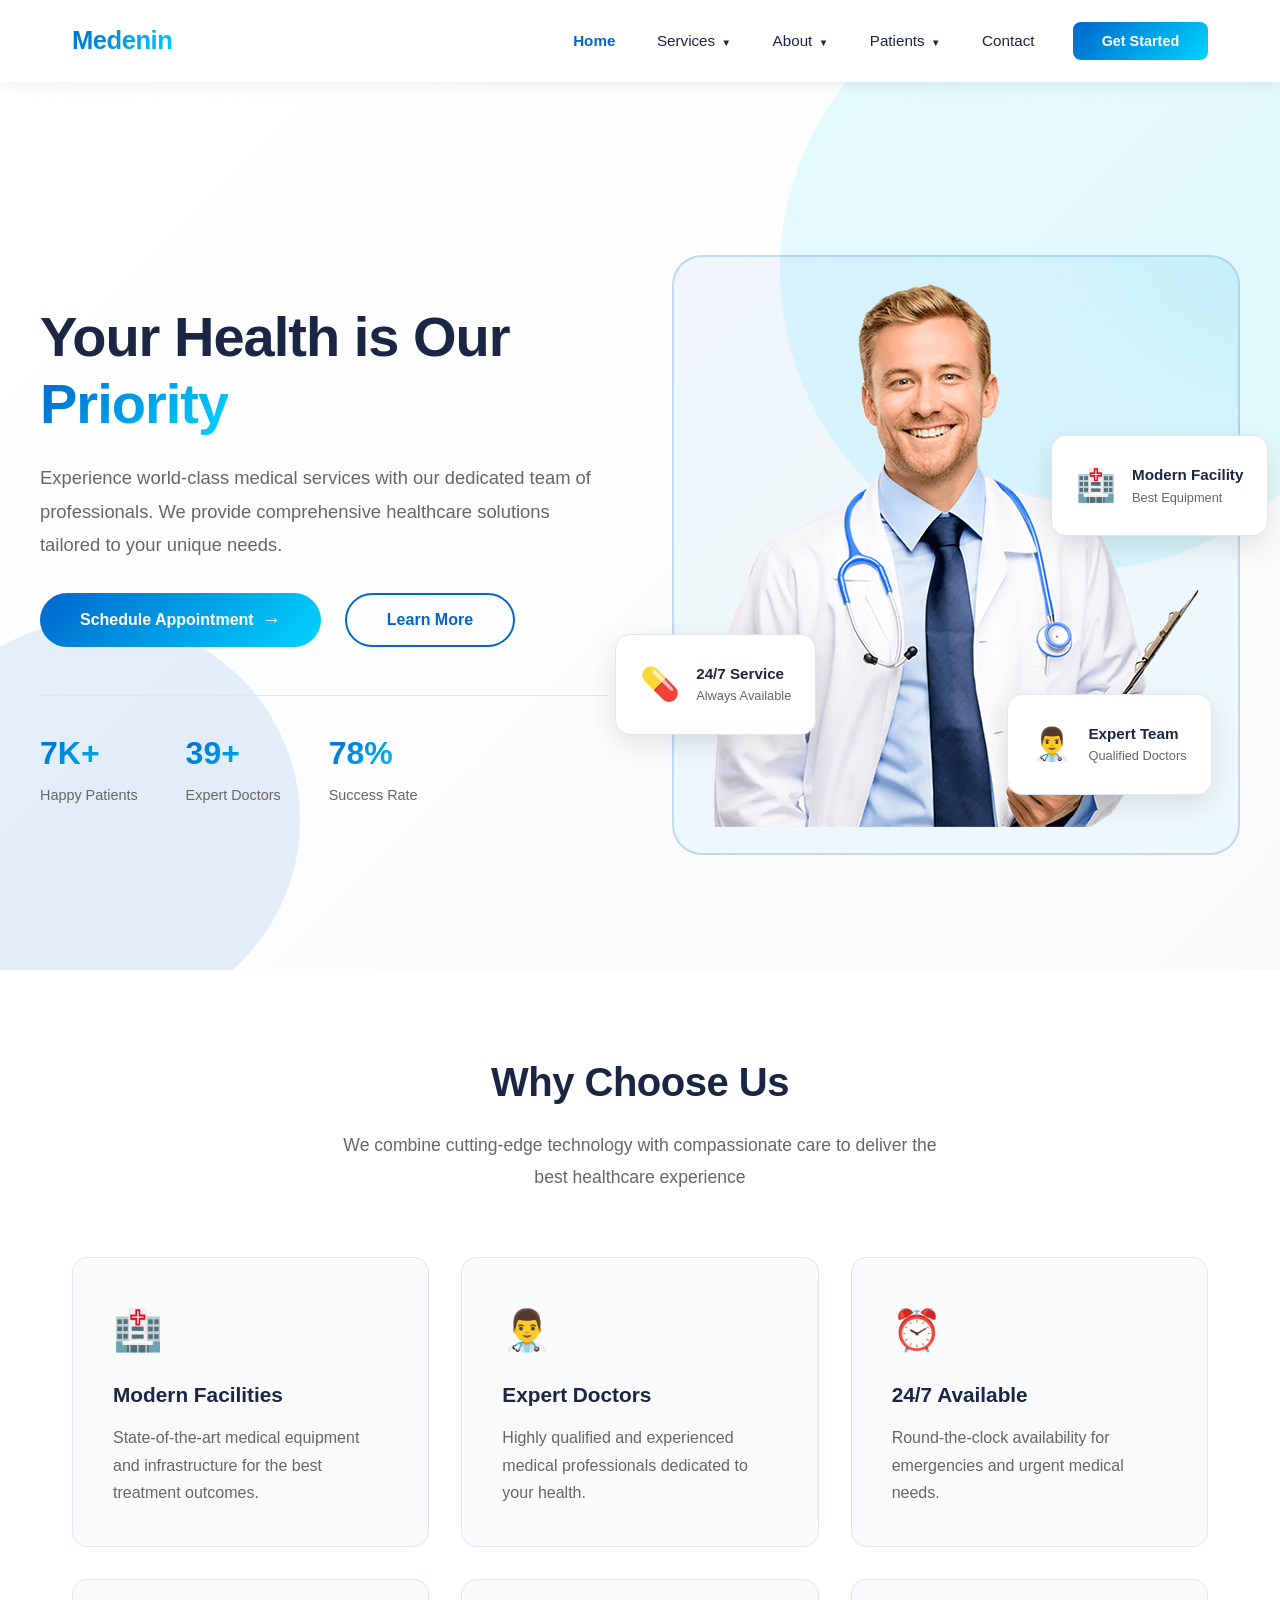
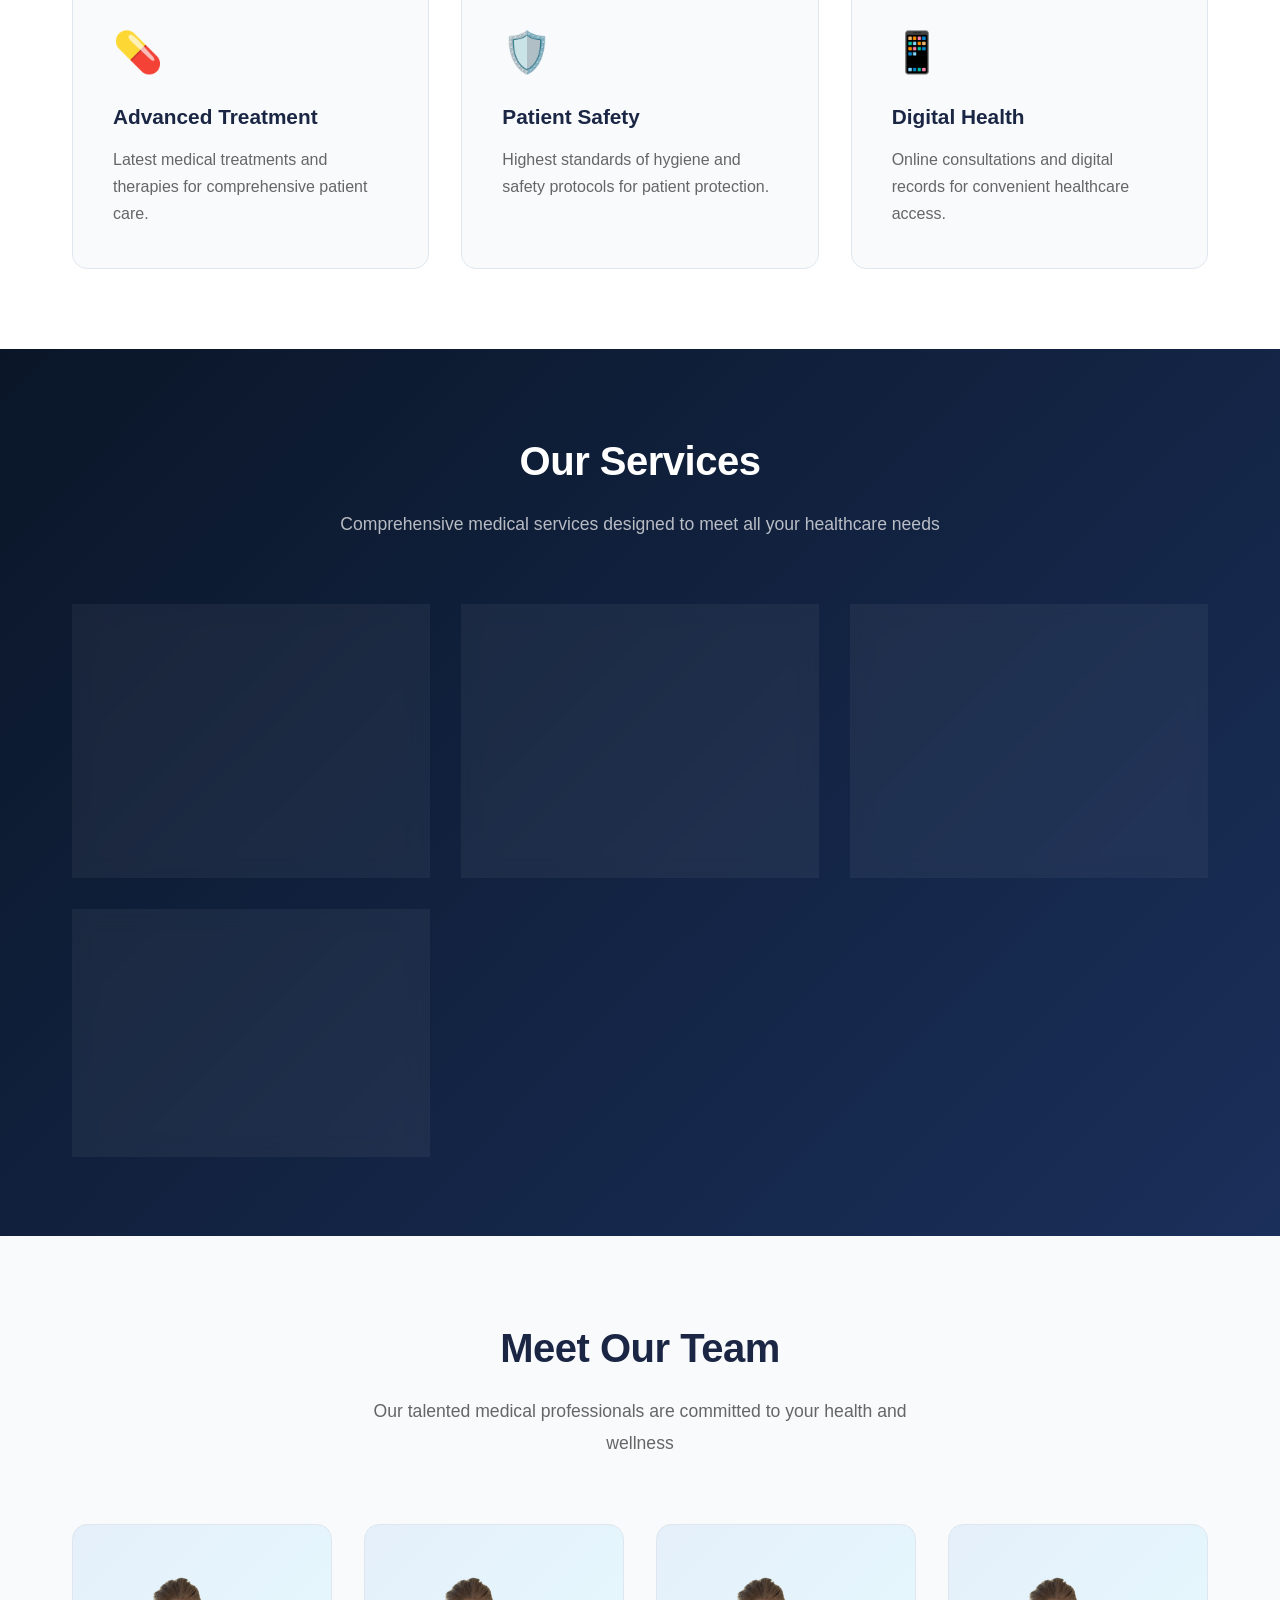
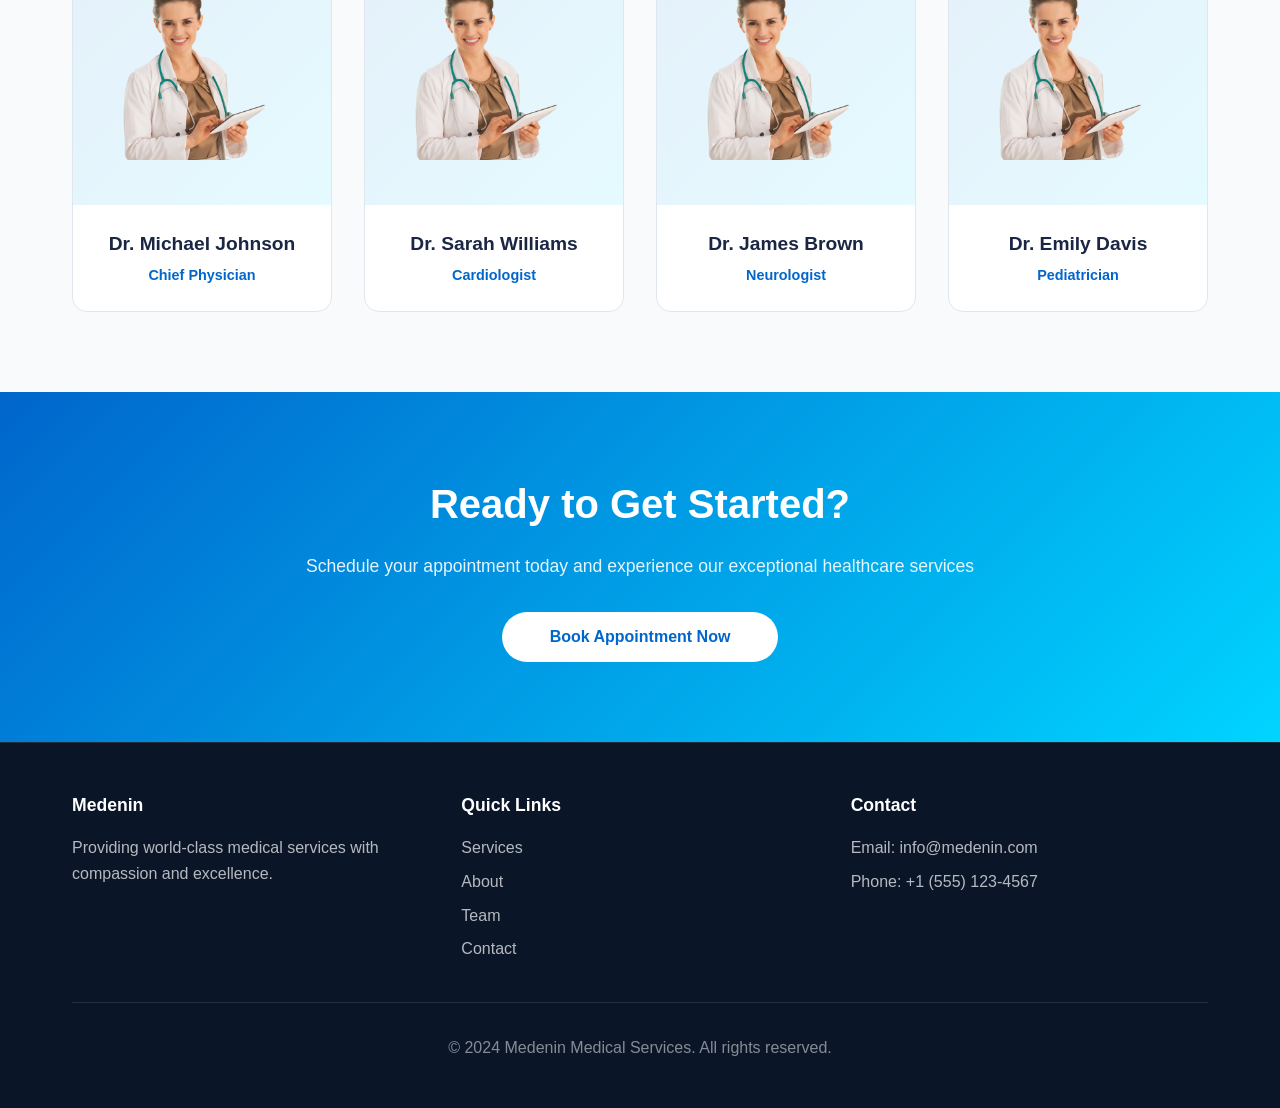
==== index.html @ 027848d7 "Initial" ====
<!DOCTYPE html>
<html lang="en">
<head>
    <meta charset="UTF-8">
    <meta name="viewport" content="width=device-width, initial-scale=1.0">
    <title>Medenin - Medical & Health Services</title>
    <link rel="stylesheet" href="css/styles.css">
</head>
<body>
    <!-- Navigation -->
    <nav class="navbar">
        <div class="nav-container">
            <div class="logo">Medenin</div>
            
            <button class="hamburger" id="hamburger">
                <span></span>
                <span></span>
                <span></span>
            </button>

            <ul class="nav-menu" id="navMenu">
                <li class="nav-item">
                    <a href="#hero" class="nav-link">Home</a>
                </li>
                
                <li class="nav-item has-dropdown">
                    <a href="#" class="nav-link">Services</a>
                    <div class="dropdown-menu">
                        <div class="dropdown-item"><a href="#services">Laboratory Tests</a></div>
                        <div class="dropdown-item"><a href="#services">Dental Care</a></div>
                        <div class="dropdown-item"><a href="#services">Cardiology</a></div>
                        <div class="dropdown-item"><a href="#services">Neurology</a></div>
                        <div class="dropdown-item"><a href="#services">Orthopedics</a></div>
                        <div class="dropdown-item"><a href="#services">Pediatrics</a></div>
                    </div>
                </li>

                <li class="nav-item has-dropdown">
                    <a href="#" class="nav-link">About</a>
                    <div class="dropdown-menu">
                        <div class="dropdown-item"><a href="#features">Why Choose Us</a></div>
                        <div class="dropdown-item"><a href="#team">Our Team</a></div>
                        <div class="dropdown-item"><a href="#team">Our Facilities</a></div>
                        <div class="dropdown-item"><a href="#contact">Contact Info</a></div>
                    </div>
                </li>

                <li class="nav-item has-dropdown">
                    <a href="#" class="nav-link">Patients</a>
                    <div class="dropdown-menu">
                        <div class="dropdown-item"><a href="#contact">Book Appointment</a></div>
                        <div class="dropdown-item"><a href="#contact">Medical Records</a></div>
                        <div class="dropdown-item"><a href="#contact">Insurance Info</a></div>
                        <div class="dropdown-item"><a href="#contact">Patient Portal</a></div>
                    </div>
                </li>

                <li class="nav-item">
                    <a href="#contact" class="nav-link">Contact</a>
                </li>

                <li class="nav-item nav-cta">
                    <button class="cta-button" id="ctaBtn">Get Started</button>
                </li>
            </ul>
        </div>
    </nav>

    <!-- Hero Section -->
    <section class="hero" id="hero">
        <div class="hero-background">
            <div class="hero-blob hero-blob-1"></div>
            <div class="hero-blob hero-blob-2"></div>
            <div class="hero-blob hero-blob-3"></div>
        </div>

        <div class="hero-container">
            <div class="hero-content">
                <h1 class="hero-title">
                    Your Health is Our <span class="highlight">Priority</span>
                </h1>
                <p class="hero-description">
                    Experience world-class medical services with our dedicated team of professionals. 
                    We provide comprehensive healthcare solutions tailored to your unique needs.
                </p>
                
                <div class="hero-buttons">
                    <button class="btn btn-primary">
                        <span class="btn-text">Schedule Appointment</span>
                        <span class="btn-icon">→</span>
                    </button>
                    <button class="btn btn-secondary">Learn More</button>
                </div>

                <div class="hero-stats">
                    <div class="hero-stat">
                        <div class="stat-value">10K+</div>
                        <div class="stat-label">Happy Patients</div>
                    </div>
                    <div class="hero-stat">
                        <div class="stat-value">50+</div>
                        <div class="stat-label">Expert Doctors</div>
                    </div>
                    <div class="hero-stat">
                        <div class="stat-value">99%</div>
                        <div class="stat-label">Success Rate</div>
                    </div>
                </div>
            </div>

            <div class="hero-visual">
                <div class="hero-image-container">
                    <div class="pulse-circle pulse-1"></div>
                    <div class="pulse-circle pulse-2"></div>
                    <div class="pulse-circle pulse-3"></div>
                    
                    <div class="hero-image-icon">
                        <img src="doc1.png" alt="doctor">                    </div>
                </div>

                <div class="floating-card card-1">
                    <div class="card-icon">💊</div>
                    <div class="card-text">
                        <div class="card-title">24/7 Service</div>
                        <div class="card-desc">Always Available</div>
                    </div>
                </div>

                <div class="floating-card card-2">
                    <div class="card-icon">🏥</div>
                    <div class="card-text">
                        <div class="card-title">Modern Facility</div>
                        <div class="card-desc">Best Equipment</div>
                    </div>
                </div>

                <div class="floating-card card-3">
                    <div class="card-icon">👨‍⚕️</div>
                    <div class="card-text">
                        <div class="card-title">Expert Team</div>
                        <div class="card-desc">Qualified Doctors</div>
                    </div>
                </div>
            </div>
        </div>
    </section>

    <!-- Features Section -->
    <section class="features" id="features">
        <div class="section-container">
            <div class="section-title">
                <h2>Why Choose Us</h2>
                <p>We combine cutting-edge technology with compassionate care to deliver the best healthcare experience</p>
            </div>

            <div class="features-grid">
                <div class="feature-card">
                    <div class="feature-icon">🏥</div>
                    <h3>Modern Facilities</h3>
                    <p>State-of-the-art medical equipment and infrastructure for the best treatment outcomes.</p>
                </div>
                <div class="feature-card">
                    <div class="feature-icon">👨‍⚕️</div>
                    <h3>Expert Doctors</h3>
                    <p>Highly qualified and experienced medical professionals dedicated to your health.</p>
                </div>
                <div class="feature-card">
                    <div class="feature-icon">⏰</div>
                    <h3>24/7 Available</h3>
                    <p>Round-the-clock availability for emergencies and urgent medical needs.</p>
                </div>
                <div class="feature-card">
                    <div class="feature-icon">💊</div>
                    <h3>Advanced Treatment</h3>
                    <p>Latest medical treatments and therapies for comprehensive patient care.</p>
                </div>
                <div class="feature-card">
                    <div class="feature-icon">🛡️</div>
                    <h3>Patient Safety</h3>
                    <p>Highest standards of hygiene and safety protocols for patient protection.</p>
                </div>
                <div class="feature-card">
                    <div class="feature-icon">📱</div>
                    <h3>Digital Health</h3>
                    <p>Online consultations and digital records for convenient healthcare access.</p>
                </div>
            </div>
        </div>
    </section>

    <!-- Services Section -->
    <section class="services" id="services">
        <div class="section-container">
            <div class="section-title">
                <h2>Our Services</h2>
                <p>Comprehensive medical services designed to meet all your healthcare needs</p>
            </div>

            <div class="services-grid">
                <div class="service-card">
                    <div class="service-icon">🔬</div>
                    <h3>Laboratory Tests</h3>
                    <p>Complete diagnostic testing with rapid and accurate results for better health insights.</p>
                </div>
                <div class="service-card">
                    <div class="service-icon">🧬</div>
                    <h3>Dental Care</h3>
                    <p>Professional dental treatments from routine checkups to advanced cosmetic procedures.</p>
                </div>
                <div class="service-card">
                    <div class="service-icon">❤️</div>
                    <h3>Cardiology</h3>
                    <p>Specialized heart care services with advanced diagnostic and treatment options.</p>
                </div>
                <div class="service-card">
                    <div class="service-icon">🧠</div>
                    <h3>Neurology</h3>
                    <p>Expert neurological care for brain and nervous system conditions.</p>
                </div>
            </div>
        </div>
    </section>

    <!-- Team Section -->
    <section class="team" id="team">
        <div class="section-container">
            <div class="section-title">
                <h2>Meet Our Team</h2>
                <p>Our talented medical professionals are committed to your health and wellness</p>
            </div>

            <div class="team-grid">
                <div class="team-member">
                    <div class="team-member-image">
                        <img src="images/doc2.png" alt="doctor">
                    </div>
                    <div class="team-member-info">
                        <div class="team-member-name">Dr. Michael Johnson</div>
                        <div class="team-member-role">Chief Physician</div>
                    </div>
                </div>
                <div class="team-member">
                    <div class="team-member-image"><img src="images/doc2.png" alt="doctor"></div>
                    <div class="team-member-info">
                        <div class="team-member-name">Dr. Sarah Williams</div>
                        <div class="team-member-role">Cardiologist</div>
                    </div>
                </div>
                <div class="team-member">
                    <div class="team-member-image"><img src="images/doc2.png" alt="doctor"></div>
                    <div class="team-member-info">
                        <div class="team-member-name">Dr. James Brown</div>
                        <div class="team-member-role">Neurologist</div>
                    </div>
                </div>
                <div class="team-member">
                    <div class="team-member-image"><img src="images/doc2.png" alt="doctor"></div>
                    <div class="team-member-info">
                        <div class="team-member-name">Dr. Emily Davis</div>
                        <div class="team-member-role">Pediatrician</div>
                    </div>
                </div>
            </div>
        </div>
    </section>

    <!-- CTA Section -->
    <section class="cta-section" id="contact">
        <div class="section-container">
            <h2>Ready to Get Started?</h2>
            <p>Schedule your appointment today and experience our exceptional healthcare services</p>
            <button class="cta-button-white">Book Appointment Now</button>
        </div>
    </section>

    <!-- Footer -->
    <footer class="footer">
        <div class="section-container">
            <div class="footer-content">
                <div class="footer-section">
                    <h4>Medenin</h4>
                    <p>Providing world-class medical services with compassion and excellence.</p>
                </div>
                <div class="footer-section">
                    <h4>Quick Links</h4>
                    <ul>
                        <li><a href="#services">Services</a></li>
                        <li><a href="#features">About</a></li>
                        <li><a href="#team">Team</a></li>
                        <li><a href="#contact">Contact</a></li>
                    </ul>
                </div>
                <div class="footer-section">
                    <h4>Contact</h4>
                    <p>Email: info@medenin.com</p>
                    <p>Phone: +1 (555) 123-4567</p>
                </div>
            </div>
            <div class="footer-bottom">
                <p>&copy; 2024 Medenin Medical Services. All rights reserved.</p>
            </div>
        </div>
    </footer>

    <script src="script/script.js"></script>
</body>
</html>
---- css/styles.css ----
/* ======================== ROOT VARIABLES ======================== */
:root {
    --primary-color: #0066cc;
    --secondary-color: #00d4ff;
    --accent-color: #ff6b6b;
    --dark-bg: #0a1628;
    --light-bg: #f8fafb;
    --text-dark: #1a2644;
    --text-light: #666;
    --border-color: #e0e6ed;
    --white: #ffffff;
    --transition: all 0.3s cubic-bezier(0.4, 0, 0.2, 1);
}

/* ======================== GLOBAL STYLES ======================== */
* {
    margin: 0;
    padding: 0;
    box-sizing: border-box;
}

html {
    scroll-behavior: smooth;
}

body {
    font-family: 'Segoe UI', Tahoma, Geneva, Verdana, sans-serif;
    background-color: var(--light-bg);
    color: var(--text-dark);
    line-height: 1.6;
    overflow-x: hidden;
}

/* ======================== SECTION CONTAINER ======================== */
.section-container {
    max-width: 1200px;
    margin: 0 auto;
    padding: 0 2rem;
}

.section-title {
    text-align: center;
    margin-bottom: 4rem;
    animation: fadeInUp 0.8s ease-out;
}

.section-title h2 {
    font-size: 2.5rem;
    margin-bottom: 1rem;
    color: var(--text-dark);
    font-weight: 800;
    letter-spacing: -0.5px;
}

.section-title p {
    font-size: 1.1rem;
    color: var(--text-light);
    max-width: 600px;
    margin: 0 auto;
    line-height: 1.8;
}

/* ======================== NAVIGATION ======================== */
.navbar {
    position: fixed;
    top: 0;
    left: 0;
    right: 0;
    background: white;
    z-index: 1000;
    box-shadow: 0 2px 15px rgba(0, 0, 0, 0.08);
    animation: slideDown 0.6s ease-out;
}

@keyframes slideDown {
    from {
        transform: translateY(-100%);
        opacity: 0;
    }
    to {
        transform: translateY(0);
        opacity: 1;
    }
}

.nav-container {
    max-width: 1200px;
    margin: 0 auto;
    padding: 1.2rem 2rem;
    display: flex;
    justify-content: space-between;
    align-items: center;
}

.logo {
    font-size: 1.6rem;
    font-weight: 800;
    background: linear-gradient(135deg, var(--primary-color), var(--secondary-color));
    -webkit-background-clip: text;
    -webkit-text-fill-color: transparent;
    background-clip: text;
    letter-spacing: -0.5px;
    transition: var(--transition);
    cursor: pointer;
}

.logo:hover {
    transform: scale(1.05);
}

.nav-menu {
    display: flex;
    list-style: none;
    gap: 0.2rem;
    align-items: center;
    margin: 0;
}

.nav-item {
    position: relative;
}

.nav-link {
    text-decoration: none;
    color: var(--text-dark);
    font-weight: 500;
    font-size: 0.95rem;
    padding: 0.6rem 1.2rem;
    transition: var(--transition);
    position: relative;
    display: block;
    border-radius: 6px;
}

.nav-link:hover {
    color: var(--primary-color);
    background: rgba(0, 102, 204, 0.05);
}

/* Dropdown */
.has-dropdown {
    position: relative;
}

.has-dropdown > .nav-link::after {
    content: '▼';
    font-size: 0.6rem;
    margin-left: 0.4rem;
    transition: var(--transition);
}

.has-dropdown:hover > .nav-link::after {
    transform: rotate(180deg);
}

.dropdown-menu {
    position: absolute;
    top: 100%;
    left: 0;
    background: white;
    border-radius: 10px;
    box-shadow: 0 8px 25px rgba(0, 0, 0, 0.12);
    min-width: 220px;
    margin-top: 0.8rem;
    opacity: 0;
    visibility: hidden;
    transform: translateY(-8px);
    transition: all 0.3s cubic-bezier(0.4, 0, 0.2, 1);
    padding: 0.8rem 0;
    border: 1px solid var(--border-color);
    z-index: 1001;
}

.has-dropdown:hover .dropdown-menu {
    opacity: 1;
    visibility: visible;
    transform: translateY(0);
}

.dropdown-item {
    border-bottom: 1px solid rgba(0, 0, 0, 0.05);
}

.dropdown-item:last-child {
    border-bottom: none;
}

.dropdown-item a {
    display: block;
    padding: 0.75rem 1.5rem;
    color: var(--text-dark);
    text-decoration: none;
    font-weight: 500;
    font-size: 0.9rem;
    transition: var(--transition);
    position: relative;
    overflow: hidden;
}

.dropdown-item a::before {
    content: '';
    position: absolute;
    left: 0;
    top: 0;
    height: 100%;
    width: 4px;
    background: linear-gradient(135deg, var(--primary-color), var(--secondary-color));
    transform: scaleX(0);
    transform-origin: left;
    transition: transform 0.3s ease;
}

.dropdown-item a:hover::before {
    transform: scaleX(1);
}

.dropdown-item a:hover {
    background: rgba(0, 102, 204, 0.05);
    color: var(--primary-color);
    padding-left: 1.8rem;
}

/* CTA Button in Nav */
.nav-cta {
    margin-left: 1rem;
}

.cta-button {
    background: linear-gradient(135deg, var(--primary-color), var(--secondary-color));
    color: white;
    padding: 0.7rem 1.8rem;
    border-radius: 8px;
    border: none;
    font-weight: 600;
    font-size: 0.9rem;
    cursor: pointer;
    transition: var(--transition);
    white-space: nowrap;
}

.cta-button:hover {
    transform: translateY(-2px);
    box-shadow: 0 8px 20px rgba(0, 102, 204, 0.3);
}

.cta-button:active {
    transform: translateY(0);
}

/* Hamburger Menu */
.hamburger {
    display: none;
    flex-direction: column;
    background: none;
    border: none;
    cursor: pointer;
    gap: 6px;
    width: 28px;
    height: 24px;
    padding: 0;
}

.hamburger span {
    width: 100%;
    height: 2.5px;
    background: var(--text-dark);
    border-radius: 2px;
    transition: var(--transition);
    transform-origin: center;
}

.hamburger.active span:nth-child(1) {
    transform: rotate(45deg) translate(9px, 9px);
}

.hamburger.active span:nth-child(2) {
    opacity: 0;
}

.hamburger.active span:nth-child(3) {
    transform: rotate(-45deg) translate(8px, -8px);
}

/* ======================== HERO SECTION ======================== */
.hero {
    padding: 150px 2rem 80px;
    background: linear-gradient(135deg, #ffffff 0%, var(--light-bg) 100%);
    min-height: 100vh;
    position: relative;
    overflow: hidden;
    margin-top: 70px;
    display: flex;
    align-items: center;
}

.hero-background {
    position: absolute;
    top: 0;
    left: 0;
    right: 0;
    bottom: 0;
    z-index: 0;
    overflow: hidden;
}

.hero-blob {
    position: absolute;
    border-radius: 50%;
    opacity: 0.1;
}

.hero-blob-1 {
    width: 600px;
    height: 600px;
    background: var(--secondary-color);
    top: -100px;
    right: -100px;
    animation: float 8s ease-in-out infinite;
}

.hero-blob-2 {
    width: 400px;
    height: 400px;
    background: var(--primary-color);
    bottom: -50px;
    left: -100px;
    animation: float 10s ease-in-out infinite reverse;
}

.hero-blob-3 {
    width: 300px;
    height: 300px;
    background: var(--accent-color);
    top: 50%;
    right: 20%;
    animation: float 12s ease-in-out infinite;
}

@keyframes float {
    0%, 100% {
        transform: translateY(0px) translateX(0px);
    }
    50% {
        transform: translateY(-40px) translateX(-30px);
    }
}

.hero-container {
    display: grid;
    grid-template-columns: 1fr 1fr;
    gap: 4rem;
    align-items: center;
    max-width: 1200px;
    margin: 0 auto;
    position: relative;
    z-index: 2;
    width: 100%;
}

/* Hero Content */
.hero-content {
    animation: fadeInUp 0.8s ease-out 0.3s backwards;
}

.hero-title {
    font-size: 3.5rem;
    line-height: 1.2;
    margin-bottom: 1.5rem;
    color: var(--text-dark);
    font-weight: 800;
    letter-spacing: -1px;
}

.hero-title .highlight {
    background: linear-gradient(135deg, var(--primary-color), var(--secondary-color));
    -webkit-background-clip: text;
    -webkit-text-fill-color: transparent;
    background-clip: text;
}

.hero-description {
    font-size: 1.15rem;
    color: var(--text-light);
    margin-bottom: 2rem;
    line-height: 1.8;
}

.hero-buttons {
    display: flex;
    gap: 1.5rem;
    flex-wrap: wrap;
    margin-bottom: 3rem;
    animation: fadeInUp 0.8s ease-out 0.5s backwards;
}

.btn {
    padding: 1rem 2.5rem;
    border-radius: 50px;
    border: none;
    font-size: 1rem;
    font-weight: 600;
    cursor: pointer;
    transition: var(--transition);
    position: relative;
    overflow: hidden;
    display: flex;
    align-items: center;
    gap: 0.5rem;
}

.btn-primary {
    background: linear-gradient(135deg, var(--primary-color), var(--secondary-color));
    color: white;
}

.btn-primary::before {
    content: '';
    position: absolute;
    top: 0;
    left: -100%;
    width: 100%;
    height: 100%;
    background: rgba(255, 255, 255, 0.2);
    transition: left 0.3s ease;
}

.btn-primary:hover::before {
    left: 100%;
}

.btn-primary:hover {
    transform: translateY(-3px);
    box-shadow: 0 15px 40px rgba(0, 102, 204, 0.3);
}

.btn-secondary {
    background: transparent;
    color: var(--primary-color);
    border: 2px solid var(--primary-color);
}

.btn-secondary:hover {
    background: var(--primary-color);
    color: white;
    transform: translateY(-3px);
}

.btn-icon {
    font-size: 1.2rem;
}

/* Hero Stats */
.hero-stats {
    display: flex;
    gap: 3rem;
    margin-top: 3rem;
    padding-top: 2rem;
    border-top: 1px solid var(--border-color);
    animation: fadeInUp 0.8s ease-out 0.6s backwards;
}

.hero-stat {
    display: flex;
    flex-direction: column;
}

.stat-value {
    font-size: 2rem;
    font-weight: 800;
    background: linear-gradient(135deg, var(--primary-color), var(--secondary-color));
    -webkit-background-clip: text;
    -webkit-text-fill-color: transparent;
    background-clip: text;
    margin-bottom: 0.3rem;
}

.stat-label {
    color: var(--text-light);
    font-size: 0.9rem;
    font-weight: 500;
}

/* Hero Visual */
.hero-visual {
    position: relative;
    animation: fadeInRight 0.8s ease-out 0.5s backwards;
    height: 600px;
}

.hero-image-container {
    width: 100%;
    height: 100%;
    background: linear-gradient(135deg, rgba(0, 102, 204, 0.05), rgba(0, 212, 255, 0.05));
    border-radius: 30px;
    display: flex;
    align-items: center;
    justify-content: center;
    position: relative;
    overflow: hidden;
    border: 2px solid rgba(0, 102, 204, 0.2);
}

.hero-image-container::before {
    content: '';
    position: absolute;
    top: -50%;
    right: -50%;
    width: 500px;
    height: 500px;
    background: radial-gradient(circle, var(--secondary-color) 0%, transparent 70%);
    opacity: 0.1;
    animation: spin 20s linear infinite;
}

@keyframes spin {
    from {
        transform: rotate(0deg);
    }
    to {
        transform: rotate(360deg);
    }
}

/* Pulse Circles */
.pulse-circle {
    position: absolute;
    border: 2px solid var(--primary-color);
    border-radius: 50%;
    opacity: 0;
}

.pulse-1 {
    width: 100px;
    height: 100px;
    animation: pulse-animation 2s ease-out infinite;
}

.pulse-2 {
    width: 100px;
    height: 100px;
    animation: pulse-animation 2s ease-out 0.7s infinite;
}

.pulse-3 {
    width: 100px;
    height: 100px;
    animation: pulse-animation 2s ease-out 1.4s infinite;
}

@keyframes pulse-animation {
    0% {
        transform: scale(0);
        opacity: 1;
    }
    100% {
        transform: scale(3);
        opacity: 0;
    }
}

.hero-image-icon {
    font-size: 100px;
    color: var(--primary-color);
    z-index: 2;
    width: 120px;
    height: 120px;
    display: flex;
    align-items: center;
    justify-content: center;
}


/* Floating Cards */
.floating-card {
    position: absolute;
    background: white;
    padding: 1.5rem;
    border-radius: 15px;
    display: flex;
    align-items: center;
    gap: 1rem;
    z-index: 9;
    box-shadow: 0 10px 30px rgba(0, 0, 0, 0.1);
    border: 1px solid var(--border-color);
    animation: float-up 0.8s ease-out backwards;
    cursor: pointer;
    transition: var(--transition);
}

.floating-card:hover {
    transform: translateY(-5px);
    box-shadow: 0 20px 40px rgba(0, 102, 204, 0.2);
}

.card-1 {
    bottom: 20%;
    left: -10%;
    animation-delay: 0.7s;
}

.card-2 {
    top: 30%;
    right: -5%;
    animation-delay: 0.9s;
}

.card-3 {
    bottom: 10%;
    right: 5%;
    animation-delay: 1.1s;
}

@keyframes float-up {
    from {
        opacity: 0;
        transform: translateY(30px);
    }
    to {
        opacity: 1;
        transform: translateY(0);
    }
}

.card-icon {
    font-size: 2rem;
}

.card-text {
    display: flex;
    flex-direction: column;
}

.card-title {
    font-weight: 700;
    color: var(--text-dark);
    font-size: 0.95rem;
}

.card-desc {
    color: var(--text-light);
    font-size: 0.8rem;
}

@keyframes fadeInRight {
    from {
        opacity: 0;
        transform: translateX(30px);
    }
    to {
        opacity: 1;
        transform: translateX(0);
    }
}

@keyframes fadeInUp {
    from {
        opacity: 0;
        transform: translateY(30px);
    }
    to {
        opacity: 1;
        transform: translateY(0);
    }
}

/* ======================== FEATURES SECTION ======================== */
.features {
    padding: 5rem 2rem;
    background: white;
}

.features-grid {
    display: grid;
    grid-template-columns: repeat(auto-fit, minmax(300px, 1fr));
    gap: 2rem;
}

.feature-card {
    background: var(--light-bg);
    padding: 2.5rem;
    border-radius: 15px;
    border: 1px solid var(--border-color);
    transition: var(--transition);
    animation: fadeInUp 0.8s ease-out;
    cursor: pointer;
}

.feature-card:hover {
    transform: translateY(-10px);
    box-shadow: 0 20px 40px rgba(0, 102, 204, 0.15);
    border-color: var(--secondary-color);
}

.feature-icon {
    font-size: 2.5rem;
    margin-bottom: 1rem;
    animation: pulse-icon 2s ease-in-out infinite;
}

@keyframes pulse-icon {
    0%, 100% {
        transform: scale(1);
    }
    50% {
        transform: scale(1.1);
    }
}

.feature-card:hover .feature-icon {
    animation: none;
    transform: scale(1.2) rotate(5deg);
}

.feature-card h3 {
    font-size: 1.3rem;
    margin-bottom: 0.8rem;
    color: var(--text-dark);
    font-weight: 700;
}

.feature-card p {
    color: var(--text-light);
    line-height: 1.7;
}

/* Stagger animation for feature cards */
.feature-card:nth-child(1) {
    animation-delay: 0s;
}

.feature-card:nth-child(2) {
    animation-delay: 0.1s;
}

.feature-card:nth-child(3) {
    animation-delay: 0.2s;
}

.feature-card:nth-child(4) {
    animation-delay: 0.3s;
}

.feature-card:nth-child(5) {
    animation-delay: 0.4s;
}

.feature-card:nth-child(6) {
    animation-delay: 0.5s;
}

/* ======================== SERVICES SECTION ======================== */
.services {
    padding: 5rem 2rem;
    background: linear-gradient(135deg, var(--dark-bg) 0%, #1a2f5a 100%);
    color: white;
}

.services .section-title h2,
.services .section-title p {
    color: white;
}

.services .section-title p {
    color: rgba(255, 255, 255, 0.7);
}

.services-grid {
    display: grid;
    grid-template-columns: repeat(auto-fit, minmax(280px, 1fr));
    gap: 2rem;
}

.service-card {
    background: rgba(255, 255, 255, 0.05);
    padding: 2rem;
    border-radius: 15px;
    border: 1px solid rgba(255, 255, 255, 0.1);
    transition: var(--transition);
    animation: fadeInUp 0.8s ease-out;
    backdrop-filter: blur(10px);
}

.service-card:hover {
    background: rgba(255, 255, 255, 0.1);
    transform: translateY(-10px);
    border-color: var(--secondary-color);
    box-shadow: 0 20px 40px rgba(0, 212, 255, 0.2);
}

.service-icon {
    font-size: 2.5rem;
    margin-bottom: 1rem;
}

.service-card h3 {
    font-size: 1.3rem;
    margin-bottom: 0.8rem;
}

.service-card p {
    color: rgba(255, 255, 255, 0.7);
    line-height: 1.7;
}

/* Stagger animation for service cards */
.service-card:nth-child(1) {
    animation-delay: 0s;
}

.service-card:nth-child(2) {
    animation-delay: 0.1s;
}

.service-card:nth-child(3) {
    animation-delay: 0.2s;
}

.service-card:nth-child(4) {
    animation-delay: 0.3s;
}

/* ======================== TEAM SECTION ======================== */
.team {
    padding: 5rem 2rem;
    background: var(--light-bg);
}

.team-grid {
    display: grid;
    grid-template-columns: repeat(auto-fit, minmax(250px, 1fr));
    gap: 2rem;
}

.team-member {
    background: white;
    border-radius: 15px;
    overflow: hidden;
    align-items: center;
    align-content: center;
    animation: fadeInUp 0.8s ease-out;
    transition: var(--transition);
    border: 1px solid var(--border-color);
}

.team-member:hover {
    transform: translateY(-10px);
    box-shadow: 0 20px 40px rgba(0, 102, 204, 0.1);
}

.team-member-image {
    width: 100%;
    height: 280px;
    background: linear-gradient(135deg, rgba(0, 102, 204, 0.1), rgba(0, 212, 255, 0.1));
    display: flex;
    align-items: center;
    justify-content: center;
    overflow: hidden;
    position: relative;
}

.team-member-image img {
    max-width: 100%;
    max-height: 100%;
    object-fit: contain;
    display: block;

}
.team-member-image::after {
    content: '';
    position: absolute;
    top: 0;
    left: 0;
    right: 0;
    bottom: 0;
    background: linear-gradient(135deg, transparent, rgba(0, 102, 204, 0.2));
    opacity: 0;
    transition: opacity 0.3s ease;
}

.team-member:hover .team-member-image::after {
    opacity: 1;
}

.team-member-info {
    padding: 1.5rem;
    text-align: center;
}

.team-member-name {
    font-size: 1.2rem;
    font-weight: 700;
    margin-bottom: 0.3rem;
    color: var(--text-dark);
}

.team-member-role {
    color: var(--primary-color);
    font-size: 0.9rem;
    font-weight: 600;
}

/* Stagger animation for team members */
.team-member:nth-child(1) {
    animation-delay: 0s;
}

.team-member:nth-child(2) {
    animation-delay: 0.1s;
}

.team-member:nth-child(3) {
    animation-delay: 0.2s;
}

.team-member:nth-child(4) {
    animation-delay: 0.3s;
}

/* ======================== CTA SECTION ======================== */
.cta-section {
    padding: 5rem 2rem;
    background: linear-gradient(135deg, var(--primary-color) 0%, var(--secondary-color) 100%);
    color: white;
    text-align: center;
    animation: fadeInUp 0.8s ease-out;
}

.cta-section h2 {
    font-size: 2.5rem;
    margin-bottom: 1rem;
}

.cta-section p {
    font-size: 1.1rem;
    margin-bottom: 2rem;
    opacity: 0.9;
}

.cta-button-white {
    background: white;
    color: var(--primary-color);
    padding: 1rem 3rem;
    border-radius: 50px;
    border: none;
    font-size: 1rem;
    font-weight: 600;
    cursor: pointer;
    transition: var(--transition);
    display: inline-block;
    text-decoration: none;
}

.cta-button-white:hover {
    transform: translateY(-3px);
    box-shadow: 0 15px 40px rgba(0, 0, 0, 0.2);
}

/* ======================== FOOTER ======================== */
.footer {
    background: var(--dark-bg);
    color: white;
    padding: 3rem 2rem;
    border-top: 1px solid rgba(255, 255, 255, 0.1);
}

.footer-content {
    display: grid;
    grid-template-columns: repeat(auto-fit, minmax(250px, 1fr));
    gap: 2rem;
    margin-bottom: 2rem;
}

.footer-section h4 {
    margin-bottom: 1rem;
    font-size: 1.1rem;
}

.footer-section p {
    color: rgba(255, 255, 255, 0.7);
    margin-bottom: 0.5rem;
}

.footer-section ul {
    list-style: none;
}

.footer-section ul li {
    margin-bottom: 0.5rem;
}

.footer-section ul a {
    color: rgba(255, 255, 255, 0.7);
    text-decoration: none;
    transition: var(--transition);
}

.footer-section ul a:hover {
    color: var(--secondary-color);
}

.footer-bottom {
    text-align: center;
    padding-top: 2rem;
    border-top: 1px solid rgba(255, 255, 255, 0.1);
    color: rgba(255, 255, 255, 0.5);
}

/* ======================== RESPONSIVE ======================== */
@media (max-width: 768px) {
    .hamburger {
        display: flex;
    }

    .nav-menu {
        position: absolute;
        top: 100%;
        left: 0;
        right: 0;
        background: white;
        flex-direction: column;
        gap: 0;
        max-height: 0;
        overflow: hidden;
        transition: max-height 0.3s ease;
        box-shadow: 0 10px 30px rgba(0, 0, 0, 0.1);
        padding: 0;
        border-bottom: 1px solid var(--border-color);
    }

    .nav-menu.active {
        max-height: 600px;
    }

    .nav-item {
        width: 100%;
        border-bottom: 1px solid var(--border-color);
    }

    .nav-item:last-child {
        border-bottom: none;
    }

    .nav-link {
        padding: 1rem 1.5rem;
        border-radius: 0;
    }

    .dropdown-menu {
        position: static;
        opacity: 0;
        visibility: hidden;
        transform: none;
        box-shadow: none;
        background: var(--light-bg);
        max-height: 0;
        overflow: hidden;
        transition: all 0.3s ease;
        padding: 0;
        margin: 0;
        border: none;
    }

    .has-dropdown.active .dropdown-menu {
        opacity: 1;
        visibility: visible;
        max-height: 300px;
    }

    .has-dropdown.active > .nav-link::after {
        transform: rotate(180deg);
    }

    .dropdown-item a {
        padding: 0.75rem 1.5rem 0.75rem 3rem;
    }

    .dropdown-item a:hover {
        padding-left: 3rem;
    }

    .nav-cta {
        margin-left: 0;
        width: 100%;
    }

    .cta-button {
        width: calc(100% - 3rem);
        margin: 1rem 1.5rem;
    }

    .hero {
        grid-template-columns: 1fr;
        padding: 120px 1rem 50px;
    }

    .hero-container {
        grid-template-columns: 1fr;
    }

    .hero-title {
        font-size: 2.5rem;
    }

    .hero-description {
        font-size: 1rem;
    }

    .hero-buttons {
        flex-direction: column;
    }

    .btn {
        width: 100%;
        justify-content: center;
    }

    

.hero-visual{
display:block;
height:auto;
margin-top:30px;
}

.hero-image-container{
height:320px;
border-radius:20px;
}

.floating-card{
display:none;
}


    .hero-stats {
        flex-direction: column;
        gap: 1.5rem;
    }

    .features-grid,
    .services-grid,
    .team-grid {
        grid-template-columns: 1fr;
    }

    .section-title h2 {
        font-size: 1.8rem;
    }

    .cta-section h2 {
        font-size: 1.8rem;
    }

    .hero-blob-1,
    .hero-blob-2,
    .hero-blob-3 {
        width: 200px;
        height: 200px;
    }
}

@media (max-width: 480px) {
    .hero-title {
        font-size: 2rem;
    }

    .section-title h2 {
        font-size: 1.5rem;
    }

    .btn {
        padding: 0.75rem 1.5rem;
        font-size: 0.9rem;
    }
}
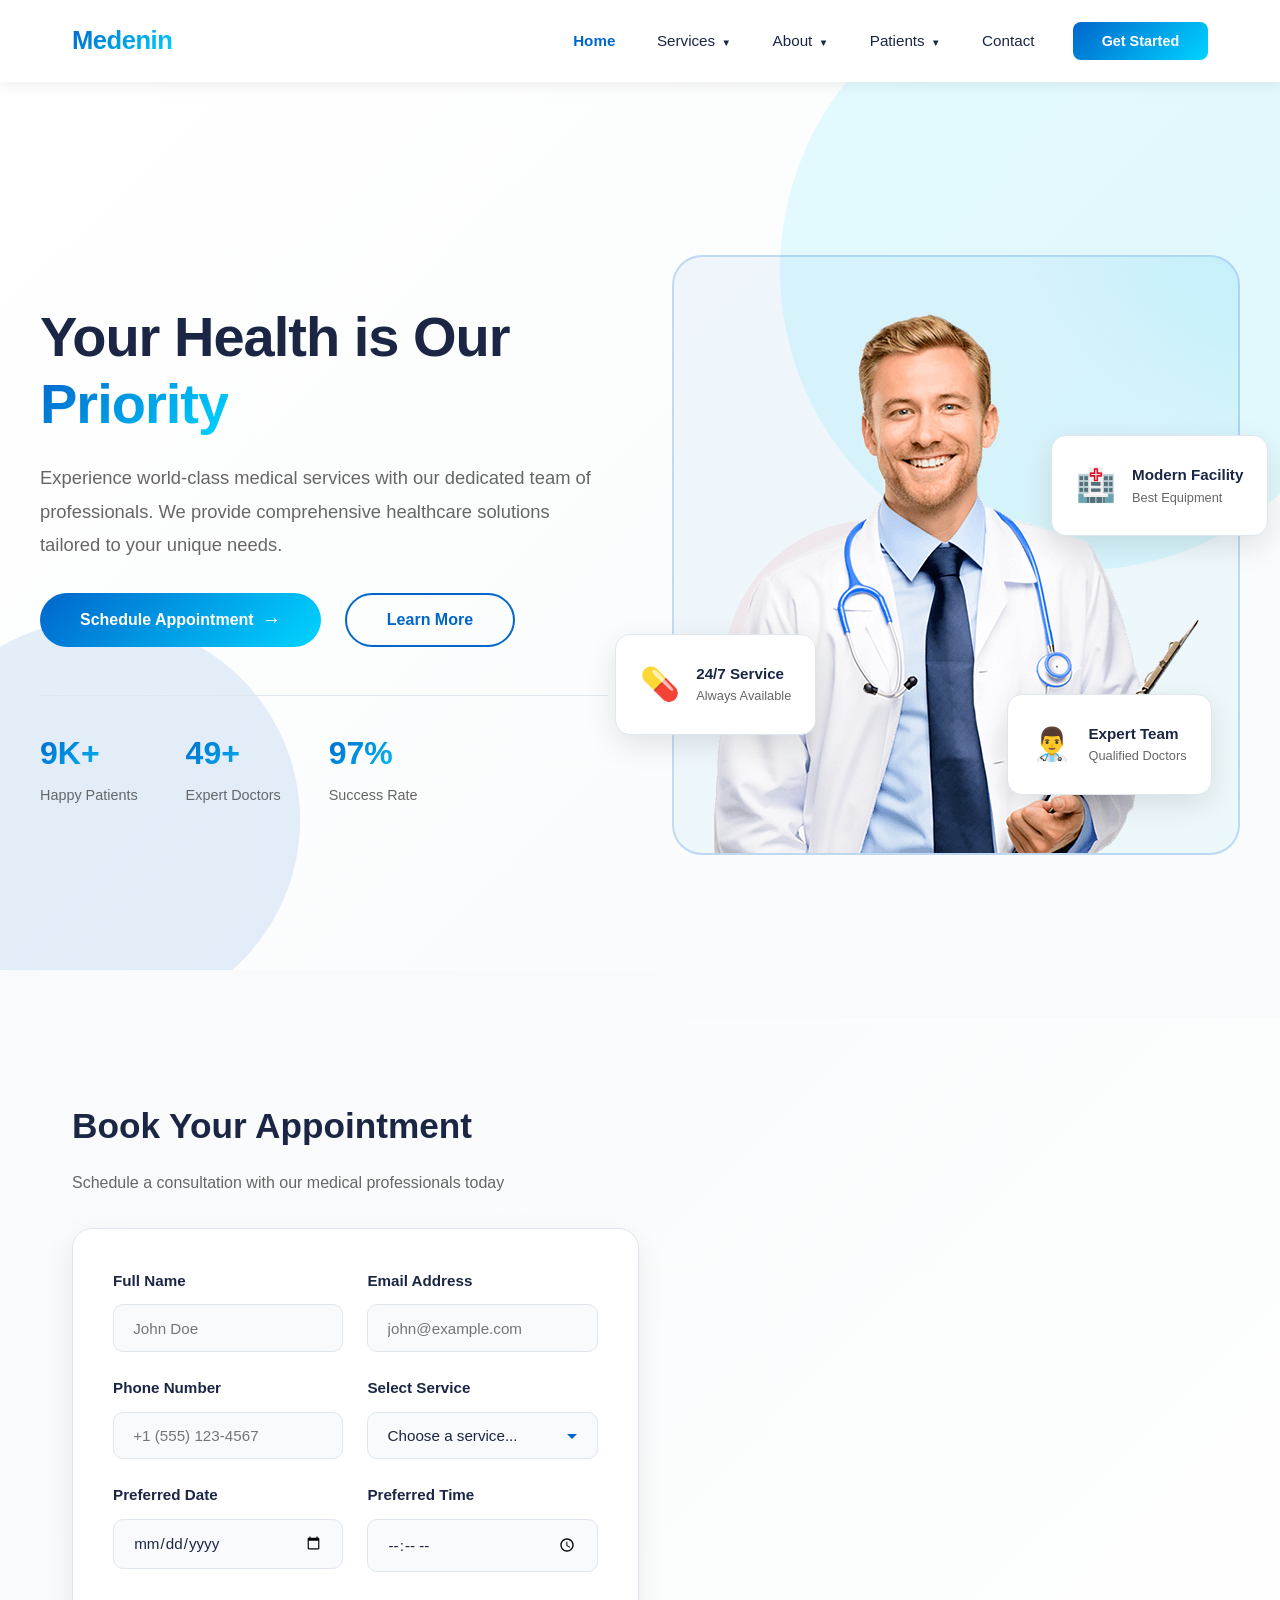
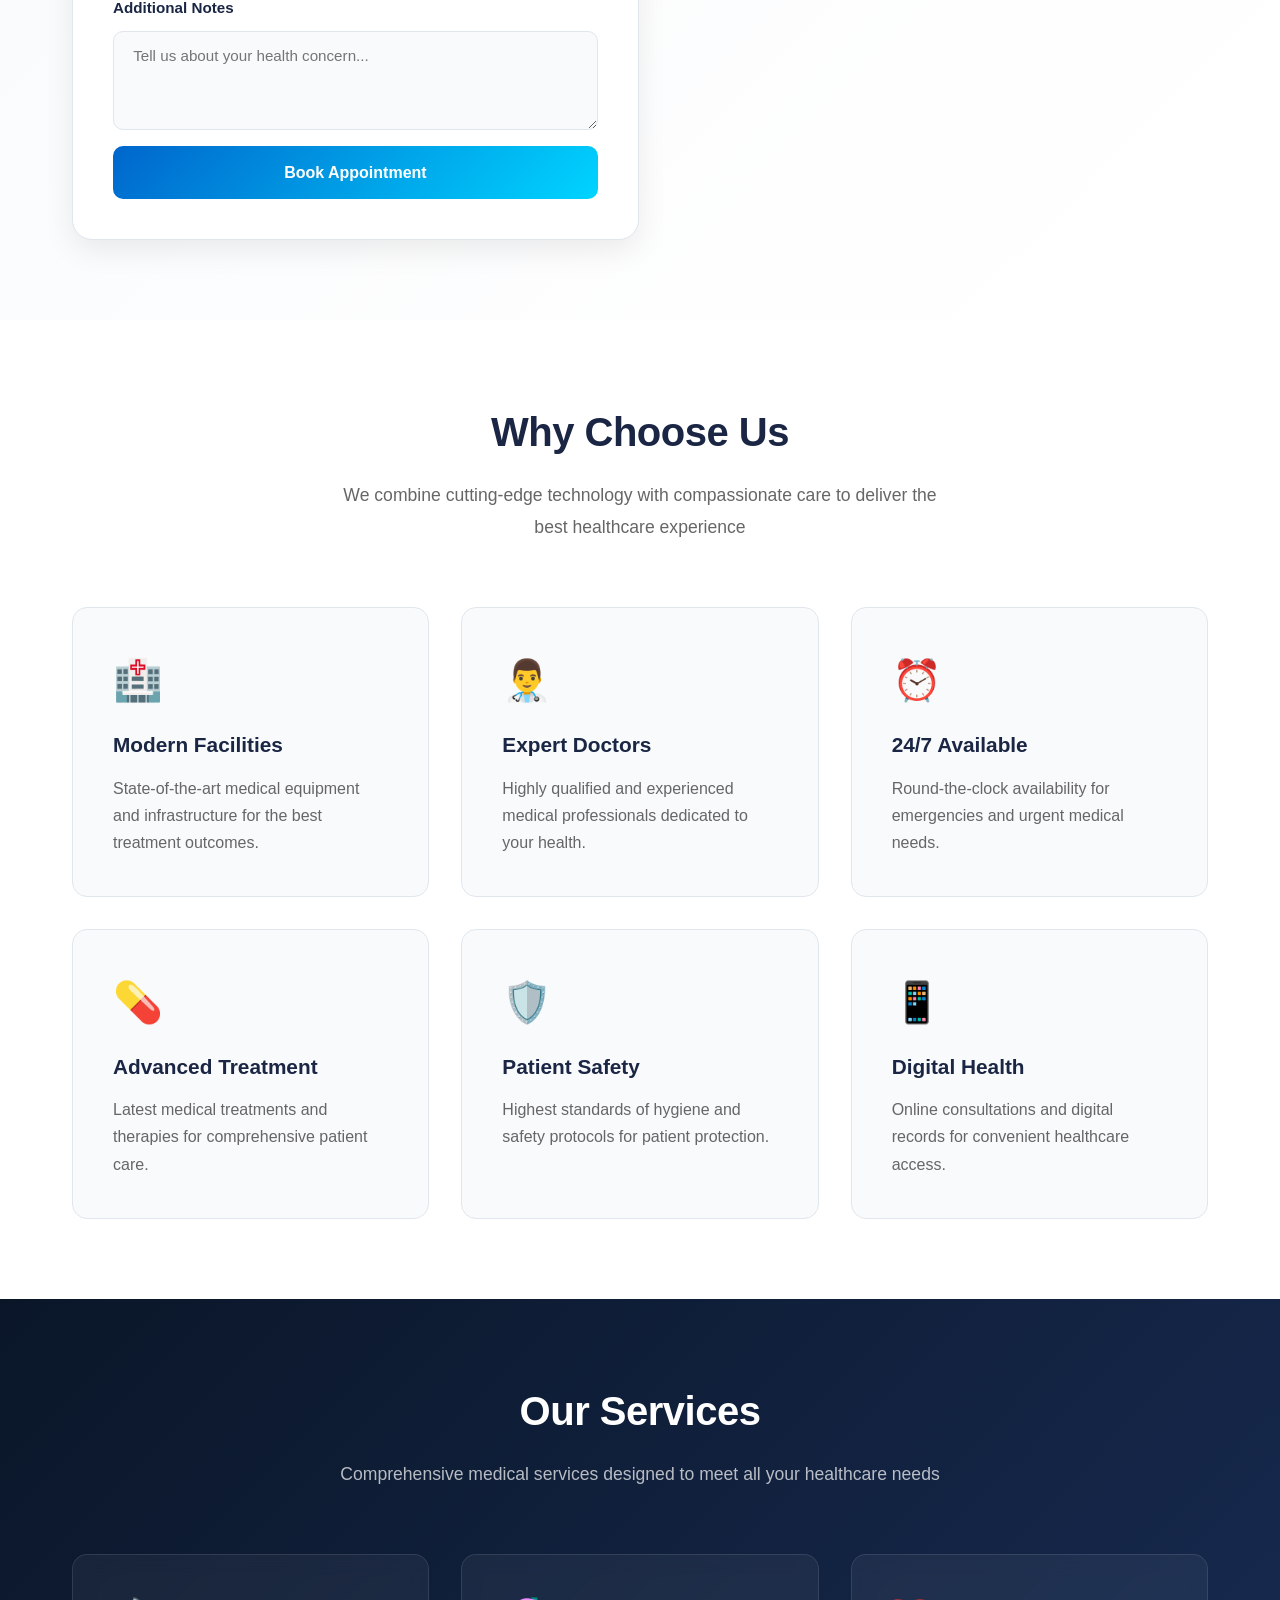
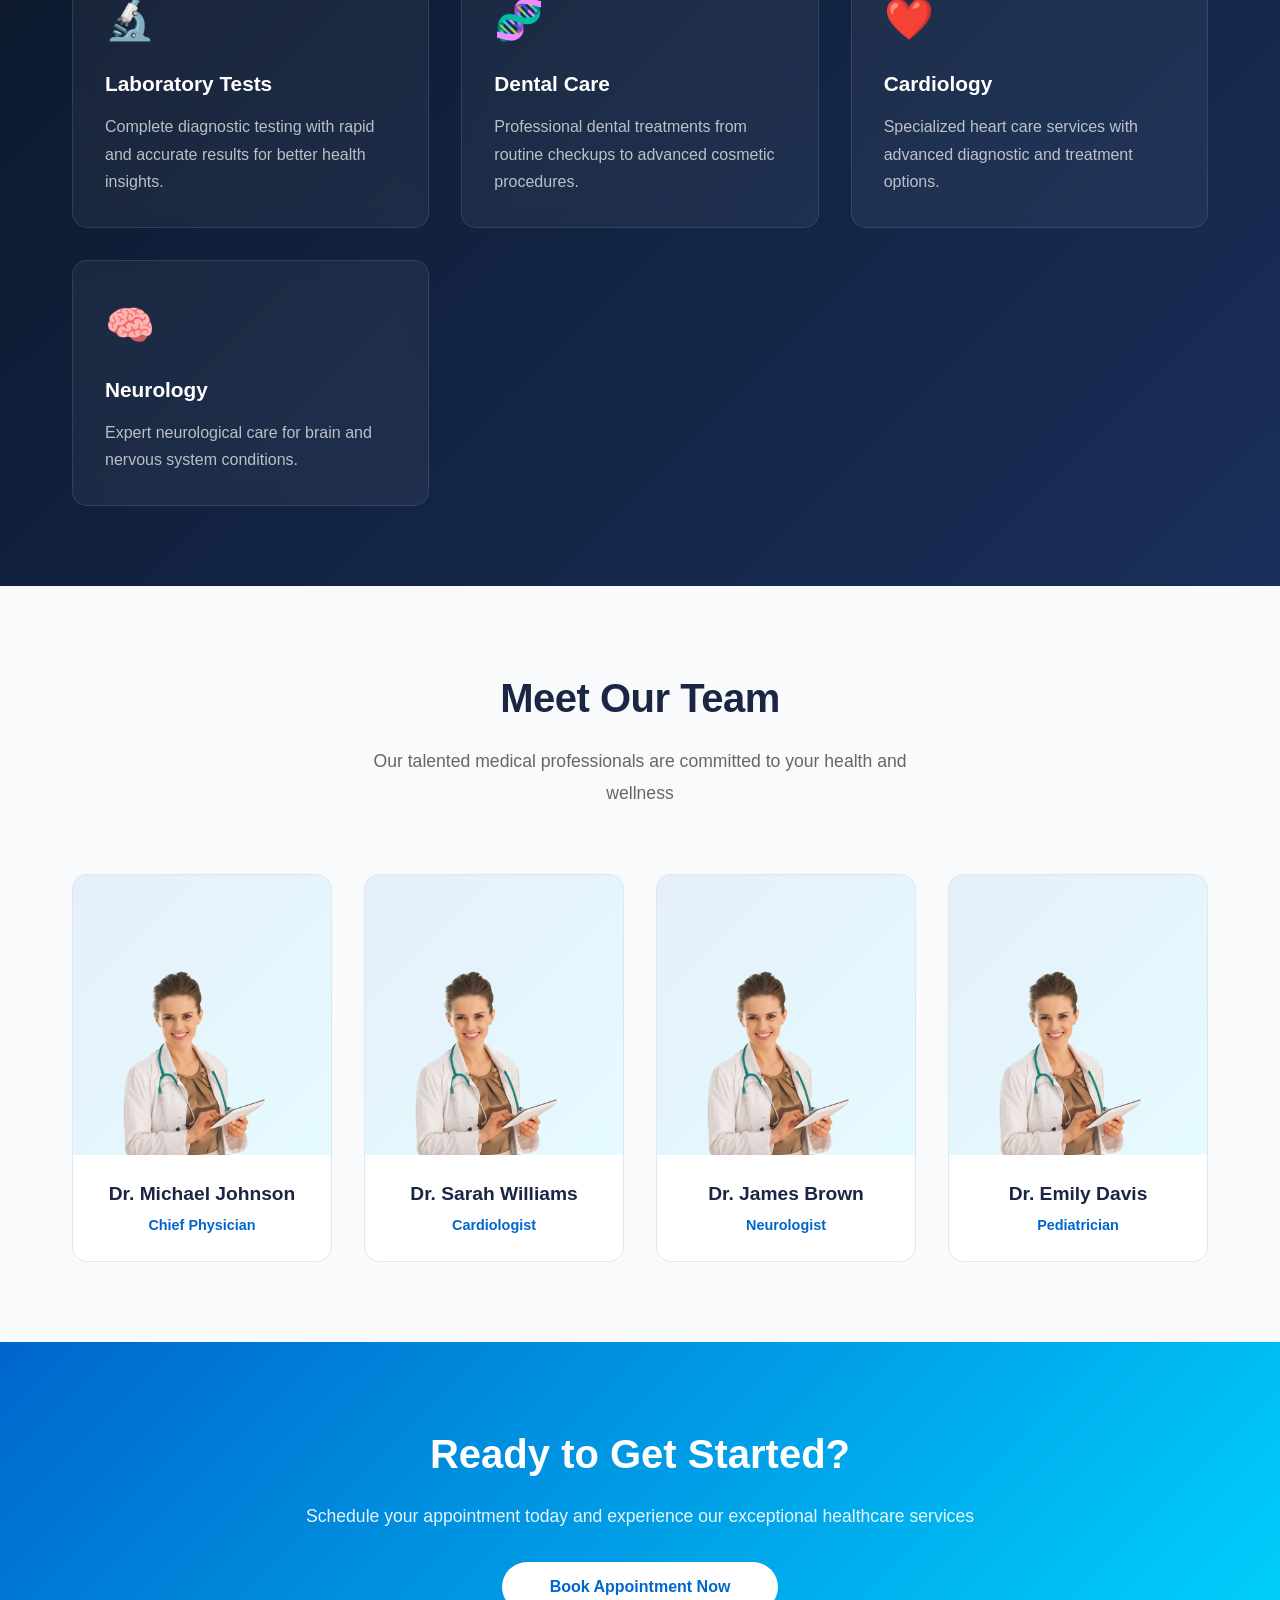
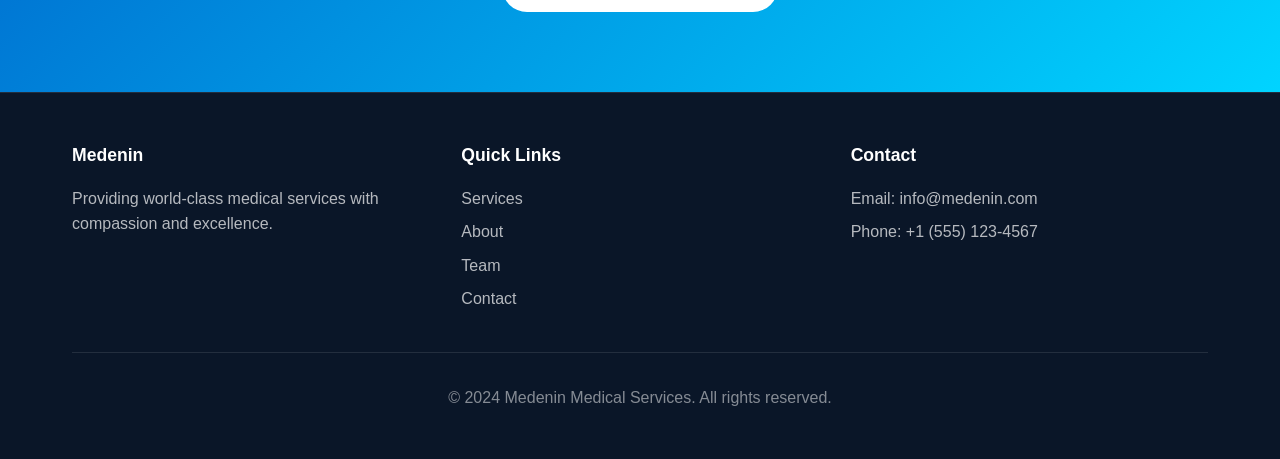
==== commit cce42b4c: "appoiment added" ====
--- a/index.html
+++ b/index.html
@@ -145,6 +145,70 @@
         </div>
     </section>
 
+    <!-- Appointment Form Section -->
+    <section class="appointment-form-section" id="appointment">
+        <div class="section-container">
+            <div class="form-wrapper">
+                <div class="form-content">
+                    <h2>Book Your Appointment</h2>
+                    <p>Schedule a consultation with our medical professionals today</p>
+                    
+                    <form class="appointment-form" id="appointmentForm">
+                        <div class="form-row">
+                            <div class="form-group">
+                                <label for="fullname">Full Name</label>
+                                <input type="text" id="fullname" name="fullname" placeholder="John Doe" required>
+                            </div>
+                            <div class="form-group">
+                                <label for="email">Email Address</label>
+                                <input type="email" id="email" name="email" placeholder="john@example.com" required>
+                            </div>
+                        </div>
+
+                        <div class="form-row">
+                            <div class="form-group">
+                                <label for="phone">Phone Number</label>
+                                <input type="tel" id="phone" name="phone" placeholder="+1 (555) 123-4567" required>
+                            </div>
+                            <div class="form-group">
+                                <label for="service">Select Service</label>
+                                <select id="service" name="service" required>
+                                    <option value="">Choose a service...</option>
+                                    <option value="laboratory">Laboratory Tests</option>
+                                    <option value="dental">Dental Care</option>
+                                    <option value="cardiology">Cardiology</option>
+                                    <option value="neurology">Neurology</option>
+                                    <option value="orthopedics">Orthopedics</option>
+                                    <option value="pediatrics">Pediatrics</option>
+                                </select>
+                            </div>
+                        </div>
+
+                        <div class="form-row">
+                            <div class="form-group">
+                                <label for="date">Preferred Date</label>
+                                <input type="date" id="date" name="date" required>
+                            </div>
+                            <div class="form-group">
+                                <label for="time">Preferred Time</label>
+                                <input type="time" id="time" name="time" required>
+                            </div>
+                        </div>
+
+                        <div class="form-group full-width">
+                            <label for="message">Additional Notes</label>
+                            <textarea id="message" name="message" placeholder="Tell us about your health concern..." rows="4"></textarea>
+                        </div>
+
+                        <button type="submit" class="form-submit-btn">Book Appointment</button>
+                    </form>
+                </div>
+
+                         </div>
+        </div>
+    </section>
+
+
     <!-- Features Section -->
     <section class="features" id="features">
         <div class="section-container">
@@ -240,21 +304,27 @@
                     </div>
                 </div>
                 <div class="team-member">
-                    <div class="team-member-image"><img src="images/doc2.png" alt="doctor"></div>
+                    <div class="team-member-image">
+                        <img src="images/doc2.png" alt="doctor">
+                    </div>
                     <div class="team-member-info">
                         <div class="team-member-name">Dr. Sarah Williams</div>
                         <div class="team-member-role">Cardiologist</div>
                     </div>
                 </div>
                 <div class="team-member">
-                    <div class="team-member-image"><img src="images/doc2.png" alt="doctor"></div>
+                    <div class="team-member-image">
+                        <img src="images/doc2.png" alt="doctor">
+                    </div>
                     <div class="team-member-info">
                         <div class="team-member-name">Dr. James Brown</div>
                         <div class="team-member-role">Neurologist</div>
                     </div>
                 </div>
                 <div class="team-member">
-                    <div class="team-member-image"><img src="images/doc2.png" alt="doctor"></div>
+                    <div class="team-member-image">
+                        <img src="images/doc2.png" alt="doctor">
+                    </div>
                     <div class="team-member-info">
                         <div class="team-member-name">Dr. Emily Davis</div>
                         <div class="team-member-role">Pediatrician</div>
--- a/css/styles.css
+++ b/css/styles.css
@@ -567,8 +567,10 @@
     display: flex;
     align-items: center;
     justify-content: center;
-}
-
+    position: absolute;
+    top: 45%;
+    
+}
 
 /* Floating Cards */
 .floating-card {
@@ -663,6 +665,178 @@
     }
 }
 
+/* ======================== APPOINTMENT FORM SECTION ======================== */
+.appointment-form-section {
+    padding: 5rem 2rem;
+    background: linear-gradient(135deg, #f8fafb 0%, #ffffff 100%);
+    margin-top: 3rem;
+}
+
+.form-wrapper {
+    display: grid;
+    grid-template-columns: 2fr 2fr;
+    gap: 4rem;
+    align-items: center;
+    max-width: 1200px;
+    margin: 0 auto;
+}
+
+.form-content {
+    animation: fadeInLeft 0.8s ease-out;
+}
+
+.form-content h2 {
+    font-size: 2.2rem;
+    margin-bottom: 1rem;
+    color: var(--text-dark);
+    font-weight: 800;
+}
+
+.form-content > p {
+    font-size: 1rem;
+    color: var(--text-light);
+    margin-bottom: 2rem;
+}
+
+.appointment-form {
+    background: white;
+    padding: 2.5rem;
+    border-radius: 20px;
+    border: 1px solid var(--border-color);
+    box-shadow: 0 10px 30px rgba(0, 0, 0, 0.08);
+    animation: fadeInUp 0.8s ease-out 0.2s backwards;
+}
+
+.form-row {
+    display: grid;
+    grid-template-columns: 2fr 2fr;
+    gap: 1.5rem;
+    margin-bottom: 1.5rem;
+}
+
+.form-group {
+    display: flex;
+    flex-direction: column;
+}
+
+.form-group.full-width {
+    grid-column: 1 / -1;
+}
+
+.form-group label {
+    font-size: 0.95rem;
+    font-weight: 600;
+    color: var(--text-dark);
+    margin-bottom: 0.7rem;
+    display: block;
+}
+
+.form-group input,
+.form-group textarea,
+.form-group select {
+    padding: 0.9rem 1.2rem;
+    border: 1.5px solid var(--border-color);
+    border-radius: 10px;
+    font-family: inherit;
+    font-size: 0.95rem;
+    transition: var(--transition);
+    background: var(--light-bg);
+    color: var(--text-dark);
+}
+
+.form-group input:focus,
+.form-group textarea:focus,
+.form-group select:focus {
+    outline: none;
+    border-color: var(--primary-color);
+    background: white;
+    box-shadow: 0 0 0 3px rgba(0, 102, 204, 0.1);
+}
+
+.form-group textarea {
+    resize: vertical;
+    font-family: inherit;
+}
+
+.form-group select {
+    cursor: pointer;
+    appearance: none;
+    background-image: url("data:image/svg+xml,%3Csvg xmlns='http://www.w3.org/2000/svg' width='12' height='12' viewBox='0 0 12 12'%3E%3Cpath fill='%230066cc' d='M6 9L1 4h10z'/%3E%3C/svg%3E");
+    background-repeat: no-repeat;
+    background-position: right 1.2rem center;
+    padding-right: 2.5rem;
+}
+
+.form-submit-btn {
+    width: 100%;
+    padding: 1.1rem;
+    background: linear-gradient(135deg, var(--primary-color), var(--secondary-color));
+    color: white;
+    border: none;
+    border-radius: 10px;
+    font-size: 1rem;
+    font-weight: 600;
+    cursor: pointer;
+    transition: var(--transition);
+    margin-top: 1rem;
+}
+
+.form-submit-btn:hover {
+    transform: translateY(-3px);
+    box-shadow: 0 12px 30px rgba(0, 102, 204, 0.3);
+}
+
+.form-submit-btn:active {
+    transform: translateY(-1px);
+}
+
+/* Form Image */
+.form-image {
+    animation: fadeInRight 0.8s ease-out 0.2s backwards;
+}
+
+.form-image-box {
+    width: 100%;
+    height: 450px;
+    background: linear-gradient(135deg, rgba(0, 102, 204, 0.08), rgba(0, 212, 255, 0.08));
+    border-radius: 20px;
+    display: flex;
+    align-items: center;
+    justify-content: center;
+    border: 2px solid rgba(0, 102, 204, 0.15);
+    position: relative;
+    overflow: hidden;
+}
+
+.form-image-box::before {
+    content: '';
+    position: absolute;
+    top: -50%;
+    right: -50%;
+    width: 400px;
+    height: 400px;
+    background: radial-gradient(circle, var(--secondary-color) 0%, transparent 70%);
+    opacity: 0.1;
+    animation: float 8s ease-in-out infinite;
+}
+
+.form-icon {
+    font-size: 120px;
+    z-index: 1;
+    animation: bounce 3s ease-in-out infinite;
+}
+
+@keyframes fadeInLeft {
+    from {
+        opacity: 0;
+        transform: translateX(-30px);
+    }
+    to {
+        opacity: 1;
+        transform: translateX(0);
+    }
+}
+
 /* ======================== FEATURES SECTION ======================== */
 .features {
     padding: 5rem 2rem;
@@ -835,8 +1009,6 @@
     background: white;
     border-radius: 15px;
     overflow: hidden;
-    align-items: center;
-    align-content: center;
     animation: fadeInUp 0.8s ease-out;
     transition: var(--transition);
     border: 1px solid var(--border-color);
@@ -854,8 +1026,9 @@
     display: flex;
     align-items: center;
     justify-content: center;
+    font-size: 80px;
+    position: relative;
     overflow: hidden;
-    position: relative;
 }
 
 .team-member-image img {
@@ -863,8 +1036,10 @@
     max-height: 100%;
     object-fit: contain;
     display: block;
-
-}
+    position: absolute;
+    bottom: 0%;
+}
+
 .team-member-image::after {
     content: '';
     position: absolute;
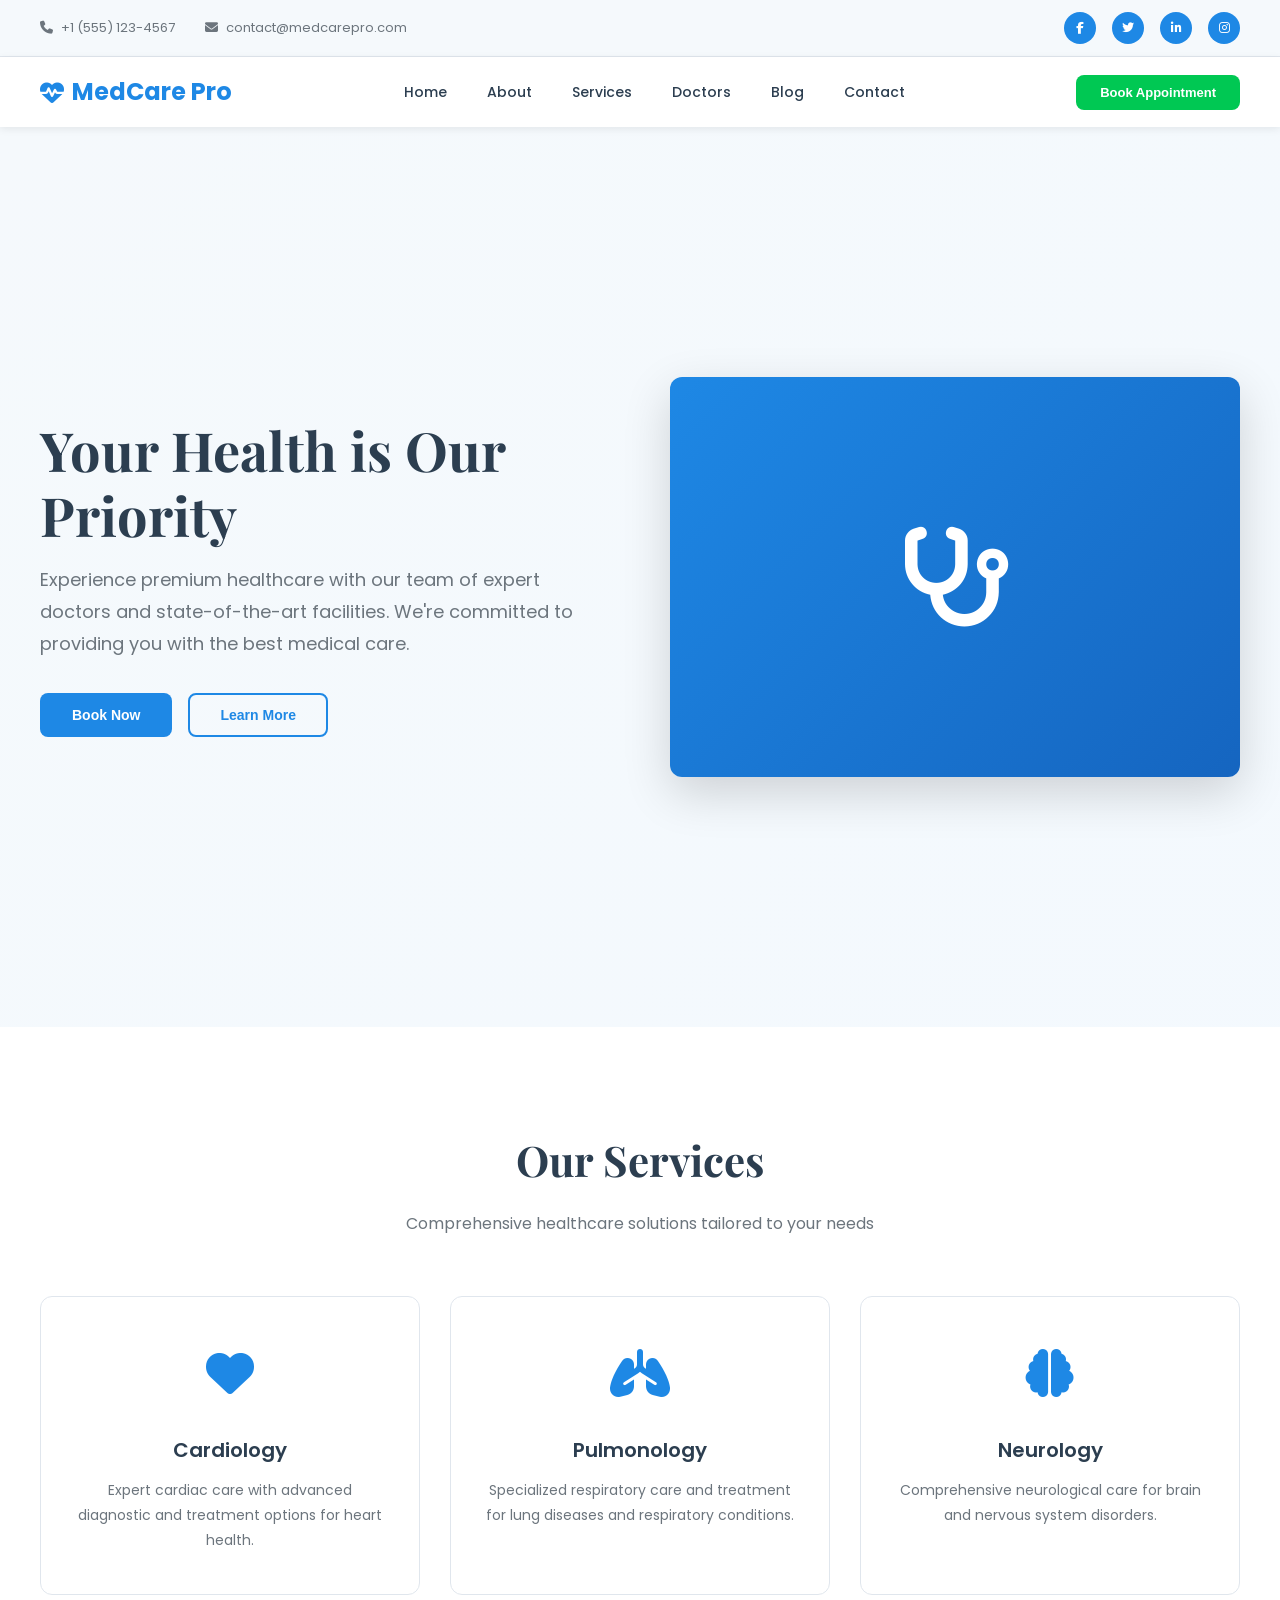
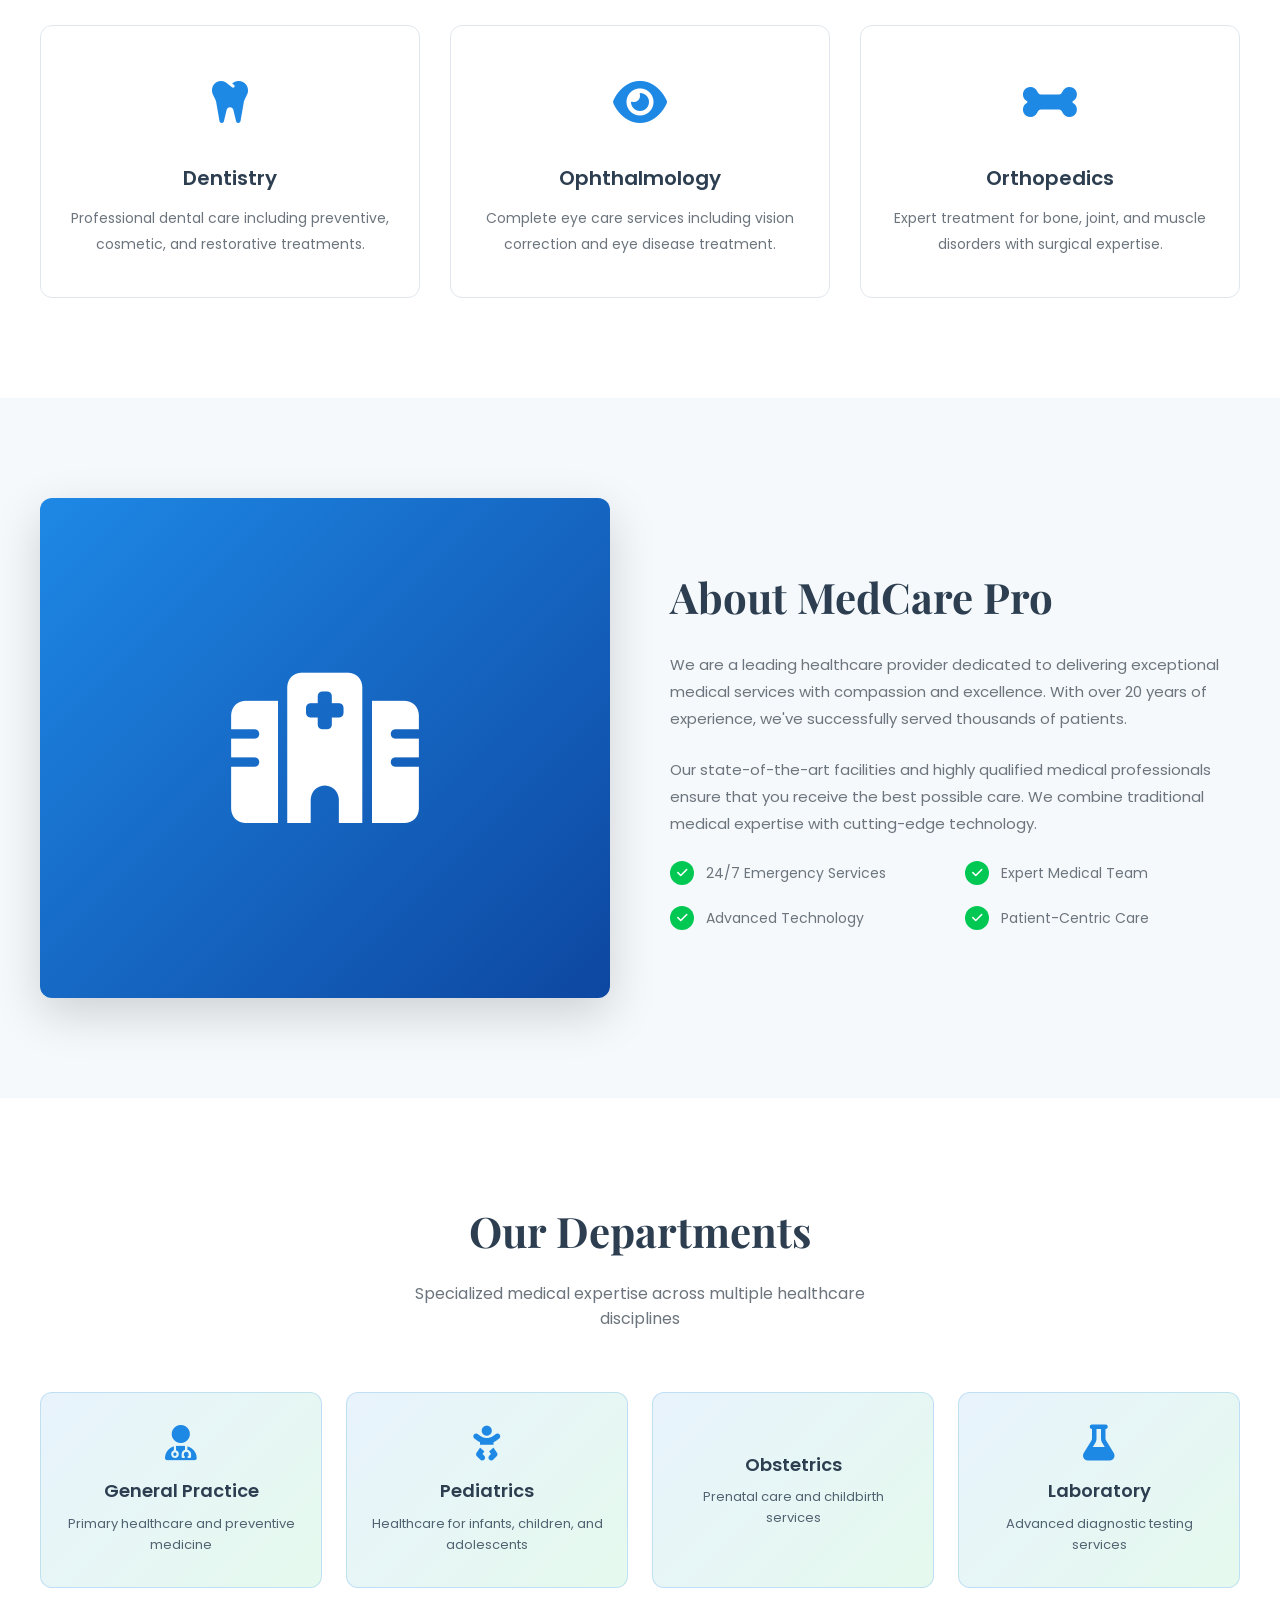
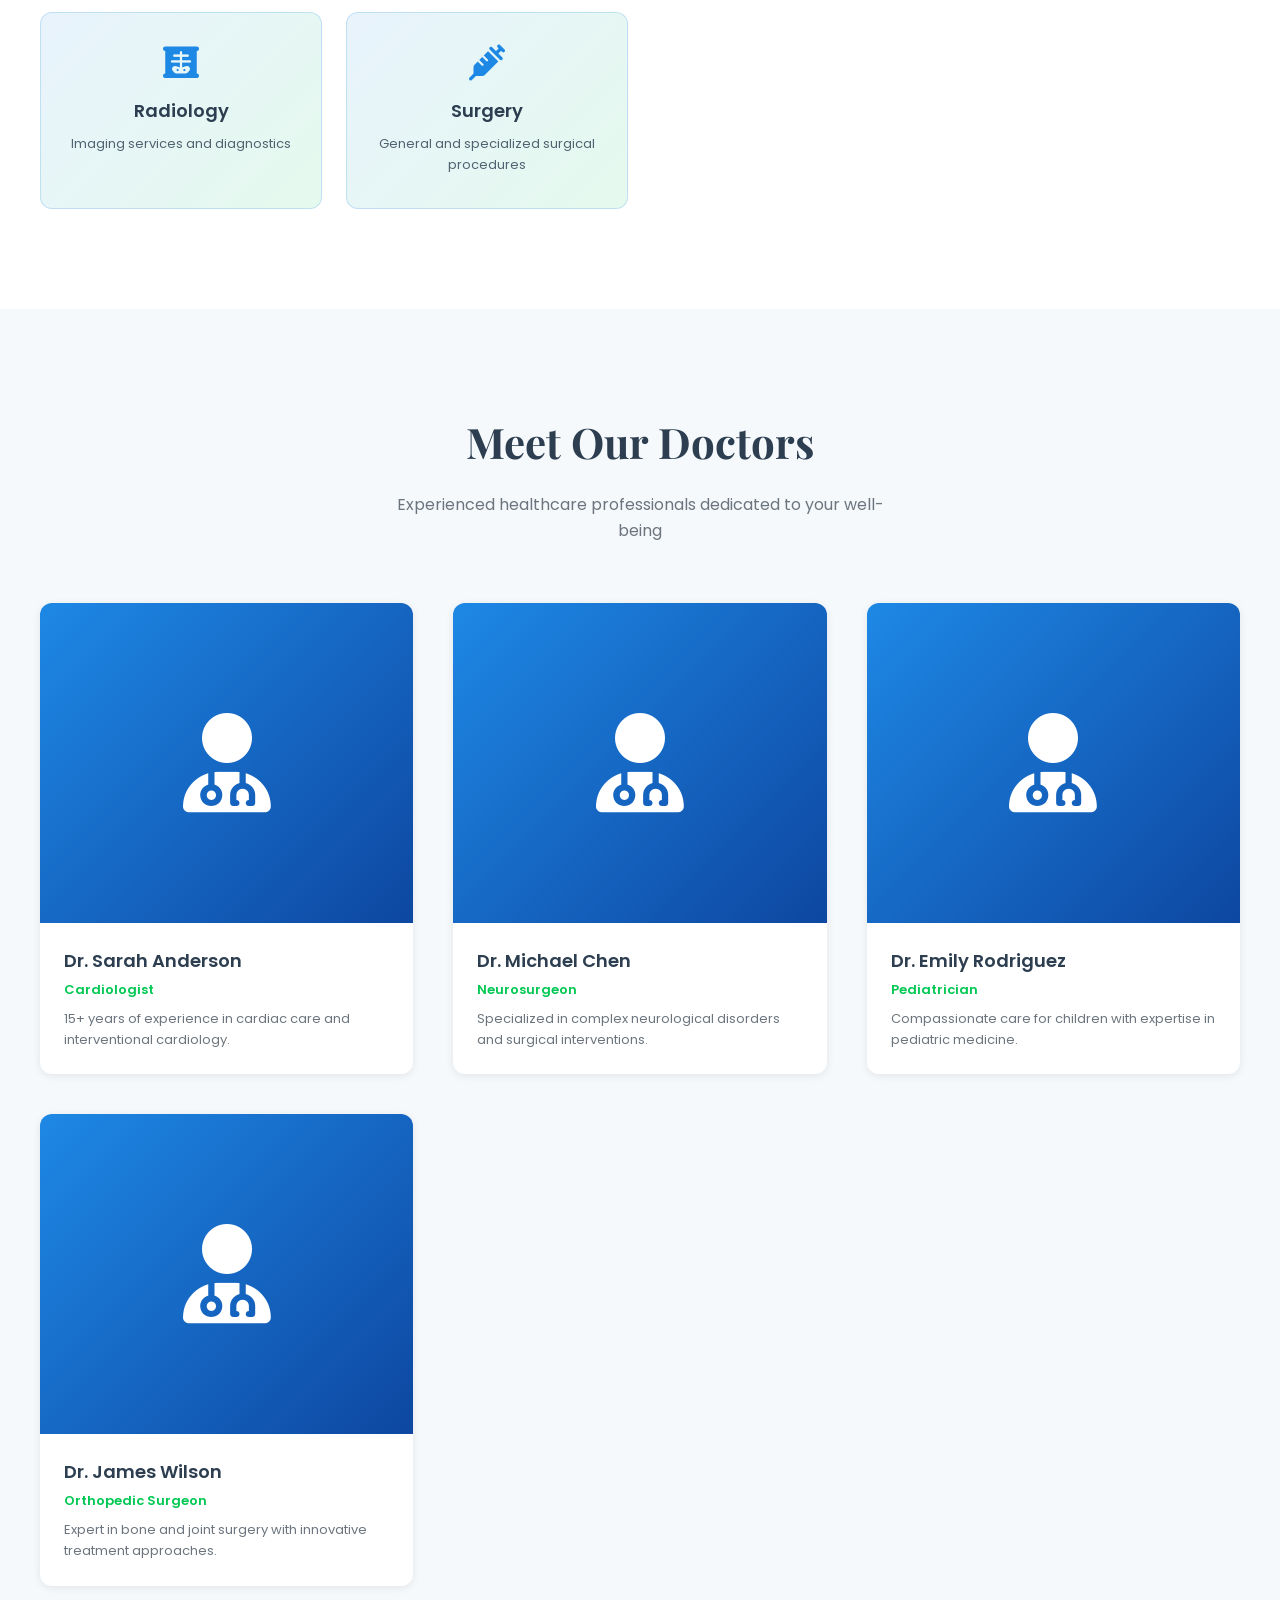
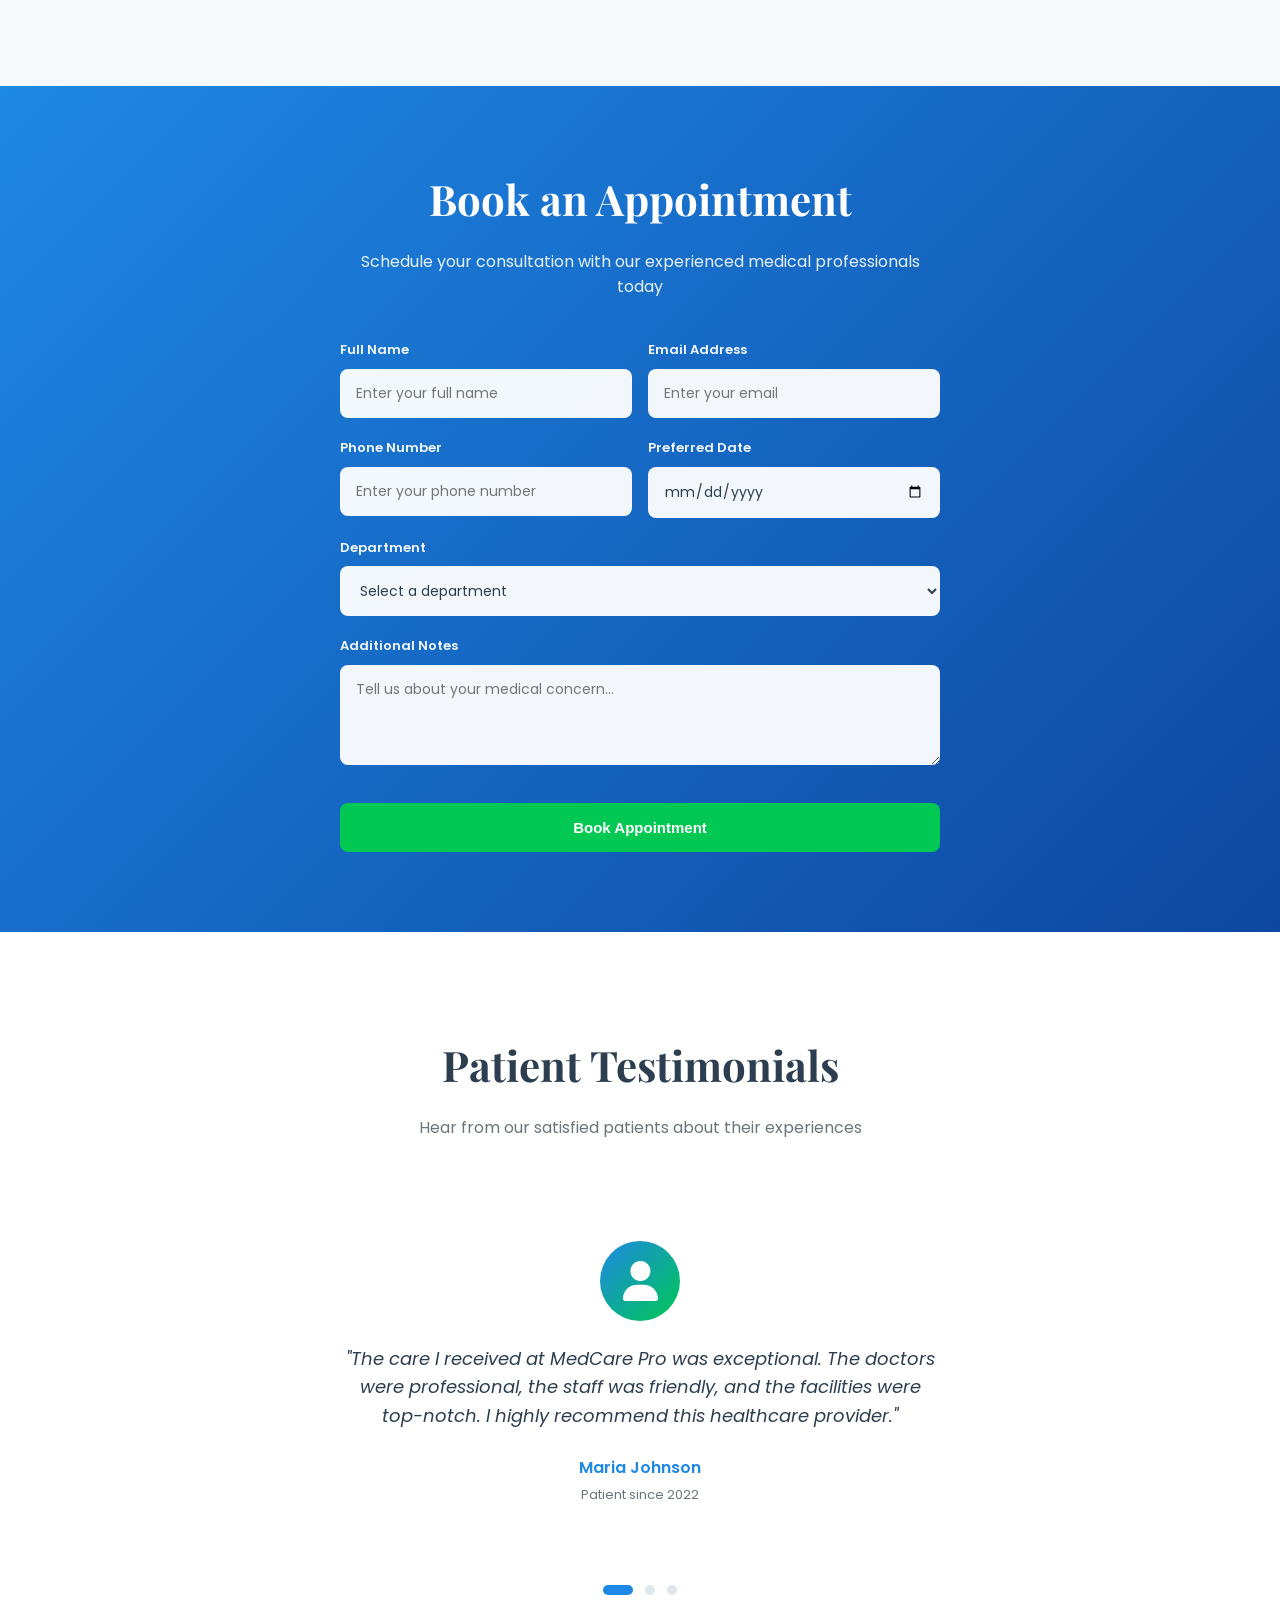
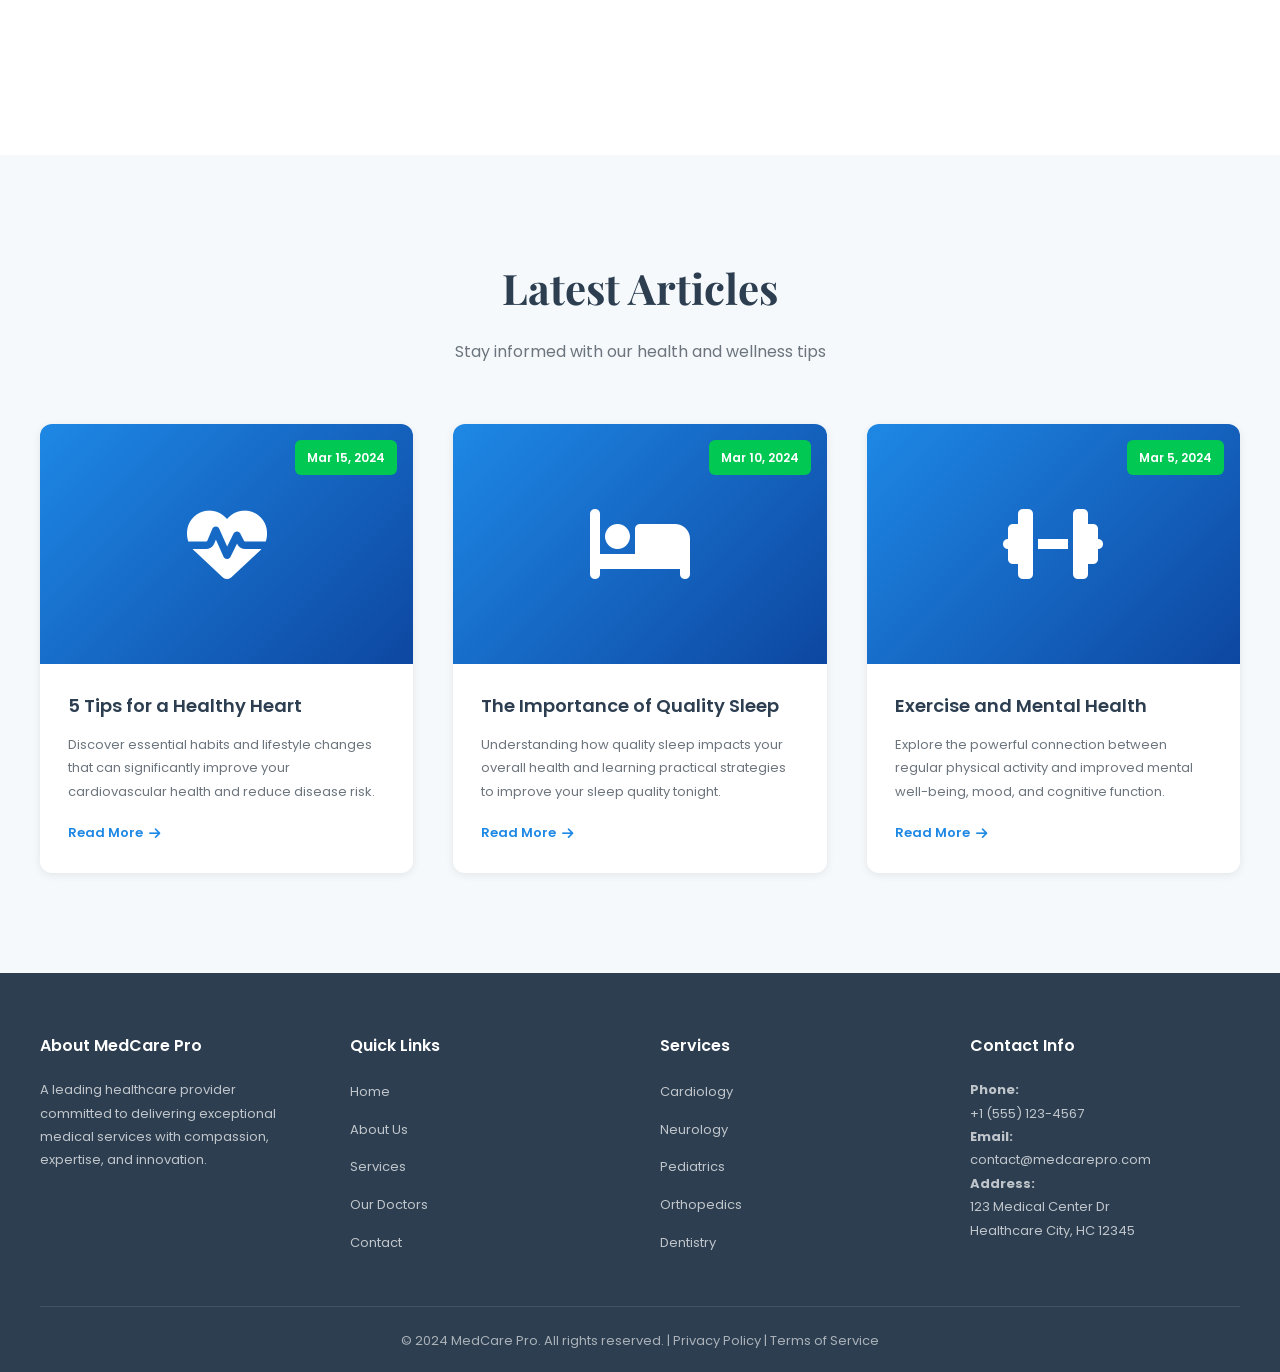
==== commit 497e5ef8: "Add files via upload" ====
--- a/index.html
+++ b/index.html
@@ -3,375 +3,1715 @@
 <head>
     <meta charset="UTF-8">
     <meta name="viewport" content="width=device-width, initial-scale=1.0">
-    <title>Medenin - Medical & Health Services</title>
-    <link rel="stylesheet" href="css/styles.css">
+    <title>MedCare Pro - Premium Healthcare Solutions</title>
+    <link href="https://fonts.googleapis.com/css2?family=Poppins:wght@300;400;500;600;700&family=Playfair+Display:wght@600;700&display=swap" rel="stylesheet">
+    <link rel="stylesheet" href="https://cdnjs.cloudflare.com/ajax/libs/font-awesome/6.4.0/css/all.min.css">
+    
+    <style>
+        * {
+            margin: 0;
+            padding: 0;
+            box-sizing: border-box;
+        }
+
+        :root {
+            --primary: #1E88E5;
+            --primary-dark: #1565C0;
+            --secondary: #0D47A1;
+            --accent: #00C853;
+            --accent-light: #4CAF50;
+            --bg-light: #F5F9FC;
+            --bg-white: #FFFFFF;
+            --text-dark: #2C3E50;
+            --text-light: #6C757D;
+            --border-light: #E0E6ED;
+            --shadow-sm: 0 2px 8px rgba(0, 0, 0, 0.08);
+            --shadow-md: 0 8px 24px rgba(0, 0, 0, 0.12);
+            --shadow-lg: 0 16px 48px rgba(0, 0, 0, 0.16);
+            --transition: all 0.3s cubic-bezier(0.4, 0, 0.2, 1);
+        }
+
+        body {
+            font-family: 'Poppins', sans-serif;
+            color: var(--text-dark);
+            background-color: var(--bg-white);
+            line-height: 1.6;
+            overflow-x: hidden;
+        }
+
+        /* ============ TOPBAR ============ */
+        .topbar {
+            background: var(--bg-light);
+            padding: 12px 0;
+            border-bottom: 1px solid var(--border-light);
+            font-size: 13px;
+        }
+
+        .topbar-content {
+            display: flex;
+            justify-content: space-between;
+            align-items: center;
+            max-width: 1400px;
+            margin: 0 auto;
+            padding: 0 40px;
+        }
+
+        .topbar-left {
+            display: flex;
+            gap: 30px;
+            color: var(--text-light);
+        }
+
+        .topbar-item {
+            display: flex;
+            align-items: center;
+            gap: 8px;
+            transition: var(--transition);
+        }
+
+        .topbar-item:hover {
+            color: var(--primary);
+        }
+
+        .topbar-right {
+            display: flex;
+            gap: 16px;
+        }
+
+        .social-icon {
+            width: 32px;
+            height: 32px;
+            display: flex;
+            align-items: center;
+            justify-content: center;
+            background: var(--primary);
+            color: white;
+            border-radius: 50%;
+            font-size: 12px;
+            cursor: pointer;
+            transition: var(--transition);
+        }
+
+        .social-icon:hover {
+            background: var(--primary-dark);
+            transform: translateY(-2px);
+        }
+
+        /* ============ NAVBAR ============ */
+        .navbar {
+            background: var(--bg-white);
+            padding: 16px 40px;
+            box-shadow: var(--shadow-sm);
+            position: sticky;
+            top: 0;
+            z-index: 1000;
+        }
+
+        .navbar-content {
+            display: flex;
+            justify-content: space-between;
+            align-items: center;
+            max-width: 1400px;
+            margin: 0 auto;
+        }
+
+        .logo {
+            font-size: 24px;
+            font-weight: 700;
+            color: var(--primary);
+            text-decoration: none;
+            display: flex;
+            align-items: center;
+            gap: 8px;
+        }
+
+        .logo:hover {
+            color: var(--primary-dark);
+        }
+
+        .nav-menu {
+            display: flex;
+            gap: 40px;
+            list-style: none;
+        }
+
+        .nav-item a {
+            color: var(--text-dark);
+            text-decoration: none;
+            font-weight: 500;
+            font-size: 14px;
+            position: relative;
+            transition: var(--transition);
+        }
+
+        .nav-item a::after {
+            content: '';
+            position: absolute;
+            bottom: -4px;
+            left: 0;
+            width: 0;
+            height: 2px;
+            background: var(--accent);
+            transition: width 0.3s ease;
+        }
+
+        .nav-item a:hover {
+            color: var(--primary);
+        }
+
+        .nav-item a:hover::after {
+            width: 100%;
+        }
+
+        .btn-appointment {
+            background: var(--accent);
+            color: white;
+            border: none;
+            padding: 10px 24px;
+            border-radius: 8px;
+            font-weight: 600;
+            cursor: pointer;
+            transition: var(--transition);
+            font-size: 13px;
+        }
+
+        .btn-appointment:hover {
+            background: var(--accent-light);
+            transform: translateY(-2px);
+            box-shadow: var(--shadow-md);
+        }
+
+        .hamburger {
+            display: none;
+            flex-direction: column;
+            gap: 6px;
+            cursor: pointer;
+        }
+
+        .hamburger span {
+            width: 24px;
+            height: 3px;
+            background: var(--text-dark);
+            border-radius: 2px;
+            transition: var(--transition);
+        }
+
+        /* ============ HERO SECTION ============ */
+        .hero {
+            background: linear-gradient(135deg, var(--bg-light) 0%, rgba(30, 136, 229, 0.05) 100%);
+            padding: 80px 40px;
+            min-height: 100vh;
+            display: flex;
+            align-items: center;
+        }
+
+        .hero-content {
+            display: grid;
+            grid-template-columns: 1fr 1fr;
+            gap: 60px;
+            max-width: 1400px;
+            margin: 0 auto;
+            width: 100%;
+            align-items: center;
+        }
+
+        .hero-left {
+            animation: fadeInUp 0.8s ease 0.2s both;
+        }
+
+        .hero-right {
+            animation: fadeInUp 0.8s ease 0.4s both;
+        }
+
+        .hero h1 {
+            font-family: 'Playfair Display', serif;
+            font-size: 54px;
+            font-weight: 700;
+            line-height: 1.2;
+            color: var(--text-dark);
+            margin-bottom: 16px;
+        }
+
+        .hero-subtitle {
+            font-size: 18px;
+            color: var(--text-light);
+            margin-bottom: 32px;
+            line-height: 1.8;
+        }
+
+        .hero-buttons {
+            display: flex;
+            gap: 16px;
+        }
+
+        .btn-primary {
+            background: var(--primary);
+            color: white;
+            border: none;
+            padding: 14px 32px;
+            border-radius: 8px;
+            font-weight: 600;
+            cursor: pointer;
+            transition: var(--transition);
+            font-size: 14px;
+        }
+
+        .btn-primary:hover {
+            background: var(--primary-dark);
+            transform: translateY(-3px);
+            box-shadow: var(--shadow-lg);
+        }
+
+        .btn-secondary {
+            background: transparent;
+            color: var(--primary);
+            border: 2px solid var(--primary);
+            padding: 12px 30px;
+            border-radius: 8px;
+            font-weight: 600;
+            cursor: pointer;
+            transition: var(--transition);
+            font-size: 14px;
+        }
+
+        .btn-secondary:hover {
+            background: var(--primary);
+            color: white;
+        }
+
+        .hero-image {
+            position: relative;
+            height: 400px;
+            background: linear-gradient(135deg, var(--primary) 0%, var(--primary-dark) 100%);
+            border-radius: 12px;
+            overflow: hidden;
+            box-shadow: var(--shadow-lg);
+            display: flex;
+            align-items: center;
+            justify-content: center;
+            color: white;
+            font-size: 100px;
+        }
+
+        /* ============ SERVICES SECTION ============ */
+        .services {
+            padding: 100px 40px;
+            background: var(--bg-white);
+        }
+
+        .section-header {
+            text-align: center;
+            margin-bottom: 60px;
+        }
+
+        .section-header h2 {
+            font-family: 'Playfair Display', serif;
+            font-size: 42px;
+            font-weight: 700;
+            color: var(--text-dark);
+            margin-bottom: 16px;
+        }
+
+        .section-header p {
+            font-size: 16px;
+            color: var(--text-light);
+            max-width: 500px;
+            margin: 0 auto;
+        }
+
+        .services-grid {
+            display: grid;
+            grid-template-columns: repeat(auto-fit, minmax(300px, 1fr));
+            gap: 30px;
+            max-width: 1400px;
+            margin: 0 auto;
+        }
+
+        .service-card {
+            background: var(--bg-white);
+            padding: 40px 30px;
+            border-radius: 12px;
+            border: 1px solid var(--border-light);
+            text-align: center;
+            transition: var(--transition);
+            cursor: pointer;
+        }
+
+        .service-card:hover {
+            transform: translateY(-8px);
+            box-shadow: var(--shadow-lg);
+            border-color: var(--primary);
+        }
+
+        .service-icon {
+            font-size: 48px;
+            color: var(--primary);
+            margin-bottom: 20px;
+            transition: var(--transition);
+        }
+
+        .service-card:hover .service-icon {
+            color: var(--accent);
+            transform: scale(1.1) rotate(5deg);
+        }
+
+        .service-card h3 {
+            font-size: 20px;
+            font-weight: 600;
+            margin-bottom: 12px;
+            color: var(--text-dark);
+        }
+
+        .service-card p {
+            font-size: 14px;
+            color: var(--text-light);
+            line-height: 1.8;
+        }
+
+        /* ============ ABOUT SECTION ============ */
+        .about {
+            padding: 100px 40px;
+            background: var(--bg-light);
+        }
+
+        .about-content {
+            display: grid;
+            grid-template-columns: 1fr 1fr;
+            gap: 60px;
+            max-width: 1400px;
+            margin: 0 auto;
+            align-items: center;
+        }
+
+        .about-image {
+            height: 500px;
+            background: linear-gradient(135deg, var(--primary) 0%, var(--secondary) 100%);
+            border-radius: 12px;
+            overflow: hidden;
+            box-shadow: var(--shadow-lg);
+            display: flex;
+            align-items: center;
+            justify-content: center;
+            color: white;
+            font-size: 150px;
+        }
+
+        .about-text h2 {
+            font-family: 'Playfair Display', serif;
+            font-size: 42px;
+            font-weight: 700;
+            margin-bottom: 20px;
+            color: var(--text-dark);
+        }
+
+        .about-text p {
+            font-size: 15px;
+            color: var(--text-light);
+            margin-bottom: 24px;
+            line-height: 1.8;
+        }
+
+        .about-features {
+            display: grid;
+            grid-template-columns: 1fr 1fr;
+            gap: 20px;
+        }
+
+        .feature-item {
+            display: flex;
+            gap: 12px;
+            align-items: flex-start;
+        }
+
+        .feature-icon {
+            width: 24px;
+            height: 24px;
+            background: var(--accent);
+            color: white;
+            border-radius: 50%;
+            display: flex;
+            align-items: center;
+            justify-content: center;
+            flex-shrink: 0;
+            font-size: 12px;
+        }
+
+        .feature-item p {
+            font-size: 14px;
+            margin: 0;
+        }
+
+        /* ============ DEPARTMENTS SECTION ============ */
+        .departments {
+            padding: 100px 40px;
+            background: var(--bg-white);
+        }
+
+        .departments-grid {
+            display: grid;
+            grid-template-columns: repeat(auto-fit, minmax(240px, 1fr));
+            gap: 24px;
+            max-width: 1400px;
+            margin: 0 auto;
+            margin-top: 60px;
+        }
+
+        .department-card {
+            background: linear-gradient(135deg, rgba(30, 136, 229, 0.1) 0%, rgba(0, 200, 83, 0.1) 100%);
+            padding: 32px 24px;
+            border-radius: 12px;
+            text-align: center;
+            transition: var(--transition);
+            cursor: pointer;
+            border: 1px solid rgba(30, 136, 229, 0.2);
+        }
+
+        .department-card:hover {
+            background: linear-gradient(135deg, var(--primary) 0%, var(--accent) 100%);
+            color: white;
+            transform: translateY(-6px);
+            box-shadow: var(--shadow-lg);
+        }
+
+        .department-card i {
+            font-size: 36px;
+            color: var(--primary);
+            margin-bottom: 16px;
+            transition: var(--transition);
+        }
+
+        .department-card:hover i {
+            color: white;
+            transform: scale(1.2);
+        }
+
+        .department-card h3 {
+            font-size: 18px;
+            font-weight: 600;
+            margin-bottom: 8px;
+        }
+
+        .department-card p {
+            font-size: 13px;
+            opacity: 0.8;
+        }
+
+        /* ============ DOCTORS SECTION ============ */
+        .doctors {
+            padding: 100px 40px;
+            background: var(--bg-light);
+        }
+
+        .doctors-grid {
+            display: grid;
+            grid-template-columns: repeat(auto-fit, minmax(280px, 1fr));
+            gap: 40px;
+            max-width: 1400px;
+            margin: 0 auto;
+            margin-top: 60px;
+        }
+
+        .doctor-card {
+            background: var(--bg-white);
+            border-radius: 12px;
+            overflow: hidden;
+            box-shadow: var(--shadow-sm);
+            transition: var(--transition);
+            cursor: pointer;
+        }
+
+        .doctor-card:hover {
+            box-shadow: var(--shadow-lg);
+            transform: translateY(-8px);
+        }
+
+        .doctor-image {
+            height: 320px;
+            background: linear-gradient(135deg, var(--primary) 0%, var(--secondary) 100%);
+            position: relative;
+            display: flex;
+            align-items: center;
+            justify-content: center;
+            color: white;
+            font-size: 100px;
+            overflow: hidden;
+        }
+
+        .doctor-social {
+            position: absolute;
+            top: 0;
+            left: 0;
+            right: 0;
+            bottom: 0;
+            background: rgba(0, 0, 0, 0.7);
+            display: flex;
+            align-items: center;
+            justify-content: center;
+            gap: 16px;
+            opacity: 0;
+            transition: var(--transition);
+        }
+
+        .doctor-card:hover .doctor-social {
+            opacity: 1;
+        }
+
+        .doctor-social a {
+            width: 40px;
+            height: 40px;
+            background: var(--accent);
+            color: white;
+            border-radius: 50%;
+            display: flex;
+            align-items: center;
+            justify-content: center;
+            transition: var(--transition);
+        }
+
+        .doctor-social a:hover {
+            background: var(--primary);
+            transform: scale(1.2);
+        }
+
+        .doctor-info {
+            padding: 24px;
+        }
+
+        .doctor-info h3 {
+            font-size: 18px;
+            font-weight: 600;
+            margin-bottom: 4px;
+        }
+
+        .doctor-specialty {
+            font-size: 13px;
+            color: var(--accent);
+            font-weight: 600;
+            margin-bottom: 8px;
+        }
+
+        .doctor-info p {
+            font-size: 13px;
+            color: var(--text-light);
+        }
+
+        /* ============ APPOINTMENT SECTION ============ */
+        .appointment {
+            padding: 80px 40px;
+            background: linear-gradient(135deg, var(--primary) 0%, var(--secondary) 100%);
+            color: white;
+        }
+
+        .appointment-content {
+            max-width: 600px;
+            margin: 0 auto;
+        }
+
+        .appointment h2 {
+            font-family: 'Playfair Display', serif;
+            font-size: 42px;
+            margin-bottom: 16px;
+            text-align: center;
+        }
+
+        .appointment p {
+            text-align: center;
+            margin-bottom: 40px;
+            opacity: 0.9;
+        }
+
+        .form-group {
+            margin-bottom: 20px;
+        }
+
+        .form-group label {
+            display: block;
+            font-size: 13px;
+            font-weight: 600;
+            margin-bottom: 8px;
+            opacity: 0.95;
+        }
+
+        .form-group input,
+        .form-group select,
+        .form-group textarea {
+            width: 100%;
+            padding: 14px 16px;
+            border: none;
+            border-radius: 8px;
+            font-family: 'Poppins', sans-serif;
+            font-size: 14px;
+            background: rgba(255, 255, 255, 0.95);
+            color: var(--text-dark);
+            transition: var(--transition);
+        }
+
+        .form-group textarea {
+            resize: vertical;
+            min-height: 100px;
+        }
+
+        .form-group input:focus,
+        .form-group select:focus,
+        .form-group textarea:focus {
+            outline: none;
+            box-shadow: 0 0 0 3px rgba(255, 255, 255, 0.3);
+            background: white;
+        }
+
+        .form-row {
+            display: grid;
+            grid-template-columns: 1fr 1fr;
+            gap: 16px;
+        }
+
+        .btn-submit {
+            width: 100%;
+            background: var(--accent);
+            color: white;
+            border: none;
+            padding: 16px;
+            border-radius: 8px;
+            font-weight: 600;
+            font-size: 15px;
+            cursor: pointer;
+            transition: var(--transition);
+            margin-top: 10px;
+        }
+
+        .btn-submit:hover {
+            background: var(--accent-light);
+            transform: translateY(-2px);
+            box-shadow: var(--shadow-lg);
+        }
+
+        /* ============ TESTIMONIALS SECTION ============ */
+        .testimonials {
+            padding: 100px 40px;
+            background: var(--bg-white);
+        }
+
+        .testimonials-container {
+            max-width: 1400px;
+            margin: 0 auto;
+        }
+
+        .testimonial-slide {
+            display: none;
+            text-align: center;
+            padding: 40px;
+            animation: fadeIn 0.5s ease;
+        }
+
+        .testimonial-slide.active {
+            display: block;
+        }
+
+        .testimonial-image {
+            width: 80px;
+            height: 80px;
+            margin: 0 auto 24px;
+            background: linear-gradient(135deg, var(--primary) 0%, var(--accent) 100%);
+            border-radius: 50%;
+            display: flex;
+            align-items: center;
+            justify-content: center;
+            color: white;
+            font-size: 40px;
+        }
+
+        .testimonial-text {
+            font-size: 18px;
+            color: var(--text-dark);
+            margin-bottom: 24px;
+            font-style: italic;
+            max-width: 600px;
+            margin-left: auto;
+            margin-right: auto;
+        }
+
+        .testimonial-author {
+            font-weight: 600;
+            color: var(--primary);
+            margin-bottom: 4px;
+        }
+
+        .testimonial-role {
+            font-size: 13px;
+            color: var(--text-light);
+        }
+
+        .testimonial-controls {
+            display: flex;
+            justify-content: center;
+            gap: 12px;
+            margin-top: 40px;
+        }
+
+        .testimonial-dot {
+            width: 10px;
+            height: 10px;
+            border-radius: 50%;
+            background: var(--border-light);
+            cursor: pointer;
+            transition: var(--transition);
+        }
+
+        .testimonial-dot.active {
+            background: var(--primary);
+            width: 30px;
+            border-radius: 5px;
+        }
+
+        /* ============ BLOG SECTION ============ */
+        .blog {
+            padding: 100px 40px;
+            background: var(--bg-light);
+        }
+
+        .blog-grid {
+            display: grid;
+            grid-template-columns: repeat(auto-fit, minmax(320px, 1fr));
+            gap: 40px;
+            max-width: 1400px;
+            margin: 0 auto;
+            margin-top: 60px;
+        }
+
+        .blog-card {
+            background: var(--bg-white);
+            border-radius: 12px;
+            overflow: hidden;
+            box-shadow: var(--shadow-sm);
+            transition: var(--transition);
+            cursor: pointer;
+        }
+
+        .blog-card:hover {
+            box-shadow: var(--shadow-lg);
+            transform: translateY(-8px);
+        }
+
+        .blog-image {
+            height: 240px;
+            background: linear-gradient(135deg, var(--primary) 0%, var(--secondary) 100%);
+            overflow: hidden;
+            display: flex;
+            align-items: center;
+            justify-content: center;
+            color: white;
+            font-size: 80px;
+            position: relative;
+        }
+
+        .blog-date {
+            position: absolute;
+            top: 16px;
+            right: 16px;
+            background: var(--accent);
+            color: white;
+            padding: 8px 12px;
+            border-radius: 6px;
+            font-size: 12px;
+            font-weight: 600;
+        }
+
+        .blog-content {
+            padding: 28px;
+        }
+
+        .blog-content h3 {
+            font-size: 18px;
+            font-weight: 600;
+            margin-bottom: 12px;
+            color: var(--text-dark);
+        }
+
+        .blog-content p {
+            font-size: 13px;
+            color: var(--text-light);
+            margin-bottom: 16px;
+            line-height: 1.8;
+        }
+
+        .blog-link {
+            color: var(--primary);
+            text-decoration: none;
+            font-weight: 600;
+            font-size: 13px;
+            display: inline-flex;
+            align-items: center;
+            gap: 6px;
+            transition: var(--transition);
+        }
+
+        .blog-link:hover {
+            color: var(--accent);
+            gap: 12px;
+        }
+
+        /* ============ FOOTER ============ */
+        .footer {
+            background: var(--text-dark);
+            color: white;
+            padding: 60px 40px 20px;
+        }
+
+        .footer-content {
+            display: grid;
+            grid-template-columns: repeat(auto-fit, minmax(240px, 1fr));
+            gap: 40px;
+            max-width: 1400px;
+            margin: 0 auto;
+            margin-bottom: 40px;
+        }
+
+        .footer-section h3 {
+            font-size: 16px;
+            font-weight: 600;
+            margin-bottom: 20px;
+        }
+
+        .footer-section ul {
+            list-style: none;
+        }
+
+        .footer-section ul li {
+            margin-bottom: 12px;
+        }
+
+        .footer-section a {
+            color: rgba(255, 255, 255, 0.7);
+            text-decoration: none;
+            font-size: 13px;
+            transition: var(--transition);
+        }
+
+        .footer-section a:hover {
+            color: var(--accent);
+        }
+
+        .footer-section p {
+            font-size: 13px;
+            color: rgba(255, 255, 255, 0.7);
+            line-height: 1.8;
+        }
+
+        .footer-bottom {
+            border-top: 1px solid rgba(255, 255, 255, 0.1);
+            padding-top: 24px;
+            text-align: center;
+            font-size: 13px;
+            color: rgba(255, 255, 255, 0.6);
+        }
+
+        /* ============ ANIMATIONS ============ */
+        @keyframes fadeInUp {
+            from {
+                opacity: 0;
+                transform: translateY(30px);
+            }
+            to {
+                opacity: 1;
+                transform: translateY(0);
+            }
+        }
+
+        @keyframes fadeIn {
+            from {
+                opacity: 0;
+            }
+            to {
+                opacity: 1;
+            }
+        }
+
+        @keyframes slideInLeft {
+            from {
+                opacity: 0;
+                transform: translateX(-30px);
+            }
+            to {
+                opacity: 1;
+                transform: translateX(0);
+            }
+        }
+
+        /* ============ SCROLL ANIMATIONS ============ */
+        .scroll-animate {
+            opacity: 0;
+            transform: translateY(30px);
+            animation: fadeInUp 0.6s ease forwards;
+        }
+
+        /* ============ RESPONSIVE DESIGN ============ */
+        @media (max-width: 1024px) {
+            .topbar-content,
+            .navbar-content {
+                padding: 0 24px;
+            }
+
+            .hero-content {
+                grid-template-columns: 1fr;
+                gap: 40px;
+            }
+
+            .hero h1 {
+                font-size: 40px;
+            }
+
+            .about-content {
+                grid-template-columns: 1fr;
+                gap: 40px;
+            }
+
+            .form-row {
+                grid-template-columns: 1fr;
+            }
+        }
+
+        @media (max-width: 768px) {
+            .topbar-left {
+                gap: 16px;
+                font-size: 11px;
+            }
+
+            .topbar-item {
+                gap: 4px;
+            }
+
+            .topbar-right {
+                gap: 10px;
+            }
+
+            .navbar-content {
+                padding: 12px 20px;
+            }
+
+            .nav-menu {
+                display: none;
+                position: absolute;
+                top: 100%;
+                left: 0;
+                right: 0;
+                flex-direction: column;
+                background: var(--bg-white);
+                padding: 20px;
+                box-shadow: var(--shadow-md);
+                z-index: 999;
+                gap: 0;
+            }
+
+            .nav-menu.active {
+                display: flex;
+            }
+
+            .nav-item {
+                padding: 12px 0;
+                border-bottom: 1px solid var(--border-light);
+            }
+
+            .nav-item a {
+                display: block;
+            }
+
+            .hamburger {
+                display: flex;
+            }
+
+            .btn-appointment {
+                padding: 8px 16px;
+                font-size: 12px;
+            }
+
+            .hero {
+                padding: 60px 20px;
+                min-height: auto;
+            }
+
+            .hero h1 {
+                font-size: 32px;
+            }
+
+            .hero-subtitle {
+                font-size: 15px;
+            }
+
+            .hero-buttons {
+                flex-direction: column;
+            }
+
+            .btn-primary,
+            .btn-secondary {
+                width: 100%;
+            }
+
+            .hero-image {
+                height: 300px;
+                font-size: 60px;
+            }
+
+            .services,
+            .about,
+            .departments,
+            .doctors,
+            .appointment,
+            .testimonials,
+            .blog {
+                padding: 60px 20px;
+            }
+
+            .services-grid,
+            .departments-grid,
+            .doctors-grid,
+            .blog-grid {
+                gap: 20px;
+            }
+
+            .section-header h2 {
+                font-size: 32px;
+            }
+
+            .about-features {
+                grid-template-columns: 1fr;
+                gap: 16px;
+            }
+
+            .appointment-content {
+                max-width: 100%;
+            }
+
+            .form-group input,
+            .form-group select,
+            .form-group textarea {
+                font-size: 16px;
+            }
+
+            .doctor-image {
+                height: 240px;
+                font-size: 60px;
+            }
+
+            .testimonial-text {
+                font-size: 15px;
+            }
+
+            .footer-content {
+                grid-template-columns: 1fr;
+                gap: 30px;
+            }
+        }
+
+        @media (max-width: 480px) {
+            .topbar {
+                display: none;
+            }
+
+            .navbar-content {
+                padding: 12px 16px;
+            }
+
+            .logo {
+                font-size: 18px;
+            }
+
+            .hero {
+                padding: 40px 16px;
+            }
+
+            .hero h1 {
+                font-size: 24px;
+            }
+
+            .hero-subtitle {
+                font-size: 14px;
+            }
+
+            .services,
+            .about,
+            .departments,
+            .doctors,
+            .appointment,
+            .testimonials,
+            .blog {
+                padding: 40px 16px;
+            }
+
+            .section-header h2 {
+                font-size: 24px;
+            }
+
+            .hero-image,
+            .about-image,
+            .blog-image,
+            .doctor-image {
+                font-size: 40px;
+            }
+
+            .service-card {
+                padding: 24px 16px;
+            }
+
+            .hero-image {
+                height: 200px;
+            }
+
+            .about-image {
+                height: 300px;
+            }
+
+            .doctor-image {
+                height: 200px;
+            }
+
+            .appointment h2 {
+                font-size: 28px;
+            }
+
+            .testimonial-image {
+                width: 60px;
+                height: 60px;
+                font-size: 30px;
+            }
+        }
+    </style>
 </head>
 <body>
-    <!-- Navigation -->
+    <!-- TOPBAR -->
+    <div class="topbar">
+        <div class="topbar-content">
+            <div class="topbar-left">
+                <div class="topbar-item">
+                    <i class="fas fa-phone"></i>
+                    <span>+1 (555) 123-4567</span>
+                </div>
+                <div class="topbar-item">
+                    <i class="fas fa-envelope"></i>
+                    <span>contact@medcarepro.com</span>
+                </div>
+            </div>
+            <div class="topbar-right">
+                <div class="social-icon">
+                    <i class="fab fa-facebook-f"></i>
+                </div>
+                <div class="social-icon">
+                    <i class="fab fa-twitter"></i>
+                </div>
+                <div class="social-icon">
+                    <i class="fab fa-linkedin-in"></i>
+                </div>
+                <div class="social-icon">
+                    <i class="fab fa-instagram"></i>
+                </div>
+            </div>
+        </div>
+    </div>
+
+    <!-- NAVBAR -->
     <nav class="navbar">
-        <div class="nav-container">
-            <div class="logo">Medenin</div>
-            
-            <button class="hamburger" id="hamburger">
+        <div class="navbar-content">
+            <a href="#" class="logo">
+                <i class="fas fa-heartbeat"></i> MedCare Pro
+            </a>
+            <ul class="nav-menu" id="navMenu">
+                <li class="nav-item"><a href="#hero">Home</a></li>
+                <li class="nav-item"><a href="#about">About</a></li>
+                <li class="nav-item"><a href="#services">Services</a></li>
+                <li class="nav-item"><a href="#doctors">Doctors</a></li>
+                <li class="nav-item"><a href="#blog">Blog</a></li>
+                <li class="nav-item"><a href="#contact">Contact</a></li>
+            </ul>
+            <button class="btn-appointment">Book Appointment</button>
+            <div class="hamburger" id="hamburger">
                 <span></span>
                 <span></span>
                 <span></span>
-            </button>
-
-            <ul class="nav-menu" id="navMenu">
-                <li class="nav-item">
-                    <a href="#hero" class="nav-link">Home</a>
-                </li>
-                
-                <li class="nav-item has-dropdown">
-                    <a href="#" class="nav-link">Services</a>
-                    <div class="dropdown-menu">
-                        <div class="dropdown-item"><a href="#services">Laboratory Tests</a></div>
-                        <div class="dropdown-item"><a href="#services">Dental Care</a></div>
-                        <div class="dropdown-item"><a href="#services">Cardiology</a></div>
-                        <div class="dropdown-item"><a href="#services">Neurology</a></div>
-                        <div class="dropdown-item"><a href="#services">Orthopedics</a></div>
-                        <div class="dropdown-item"><a href="#services">Pediatrics</a></div>
-                    </div>
-                </li>
-
-                <li class="nav-item has-dropdown">
-                    <a href="#" class="nav-link">About</a>
-                    <div class="dropdown-menu">
-                        <div class="dropdown-item"><a href="#features">Why Choose Us</a></div>
-                        <div class="dropdown-item"><a href="#team">Our Team</a></div>
-                        <div class="dropdown-item"><a href="#team">Our Facilities</a></div>
-                        <div class="dropdown-item"><a href="#contact">Contact Info</a></div>
-                    </div>
-                </li>
-
-                <li class="nav-item has-dropdown">
-                    <a href="#" class="nav-link">Patients</a>
-                    <div class="dropdown-menu">
-                        <div class="dropdown-item"><a href="#contact">Book Appointment</a></div>
-                        <div class="dropdown-item"><a href="#contact">Medical Records</a></div>
-                        <div class="dropdown-item"><a href="#contact">Insurance Info</a></div>
-                        <div class="dropdown-item"><a href="#contact">Patient Portal</a></div>
-                    </div>
-                </li>
-
-                <li class="nav-item">
-                    <a href="#contact" class="nav-link">Contact</a>
-                </li>
-
-                <li class="nav-item nav-cta">
-                    <button class="cta-button" id="ctaBtn">Get Started</button>
-                </li>
-            </ul>
+            </div>
         </div>
     </nav>
 
-    <!-- Hero Section -->
+    <!-- HERO SECTION -->
     <section class="hero" id="hero">
-        <div class="hero-background">
-            <div class="hero-blob hero-blob-1"></div>
-            <div class="hero-blob hero-blob-2"></div>
-            <div class="hero-blob hero-blob-3"></div>
-        </div>
-
-        <div class="hero-container">
-            <div class="hero-content">
-                <h1 class="hero-title">
-                    Your Health is Our <span class="highlight">Priority</span>
-                </h1>
-                <p class="hero-description">
-                    Experience world-class medical services with our dedicated team of professionals. 
-                    We provide comprehensive healthcare solutions tailored to your unique needs.
-                </p>
-                
+        <div class="hero-content">
+            <div class="hero-left">
+                <h1>Your Health is Our Priority</h1>
+                <p class="hero-subtitle">Experience premium healthcare with our team of expert doctors and state-of-the-art facilities. We're committed to providing you with the best medical care.</p>
                 <div class="hero-buttons">
-                    <button class="btn btn-primary">
-                        <span class="btn-text">Schedule Appointment</span>
-                        <span class="btn-icon">→</span>
-                    </button>
-                    <button class="btn btn-secondary">Learn More</button>
-                </div>
-
-                <div class="hero-stats">
-                    <div class="hero-stat">
-                        <div class="stat-value">10K+</div>
-                        <div class="stat-label">Happy Patients</div>
-                    </div>
-                    <div class="hero-stat">
-                        <div class="stat-value">50+</div>
-                        <div class="stat-label">Expert Doctors</div>
-                    </div>
-                    <div class="hero-stat">
-                        <div class="stat-value">99%</div>
-                        <div class="stat-label">Success Rate</div>
-                    </div>
-                </div>
-            </div>
-
-            <div class="hero-visual">
-                <div class="hero-image-container">
-                    <div class="pulse-circle pulse-1"></div>
-                    <div class="pulse-circle pulse-2"></div>
-                    <div class="pulse-circle pulse-3"></div>
-                    
-                    <div class="hero-image-icon">
-                        <img src="doc1.png" alt="doctor">                    </div>
-                </div>
-
-                <div class="floating-card card-1">
-                    <div class="card-icon">💊</div>
-                    <div class="card-text">
-                        <div class="card-title">24/7 Service</div>
-                        <div class="card-desc">Always Available</div>
-                    </div>
-                </div>
-
-                <div class="floating-card card-2">
-                    <div class="card-icon">🏥</div>
-                    <div class="card-text">
-                        <div class="card-title">Modern Facility</div>
-                        <div class="card-desc">Best Equipment</div>
-                    </div>
-                </div>
-
-                <div class="floating-card card-3">
-                    <div class="card-icon">👨‍⚕️</div>
-                    <div class="card-text">
-                        <div class="card-title">Expert Team</div>
-                        <div class="card-desc">Qualified Doctors</div>
-                    </div>
+                    <button class="btn-primary">Book Now</button>
+                    <button class="btn-secondary">Learn More</button>
+                </div>
+            </div>
+            <div class="hero-right">
+                <div class="hero-image">
+                    <i class="fas fa-stethoscope"></i>
                 </div>
             </div>
         </div>
     </section>
 
-    <!-- Appointment Form Section -->
-    <section class="appointment-form-section" id="appointment">
-        <div class="section-container">
-            <div class="form-wrapper">
-                <div class="form-content">
-                    <h2>Book Your Appointment</h2>
-                    <p>Schedule a consultation with our medical professionals today</p>
-                    
-                    <form class="appointment-form" id="appointmentForm">
-                        <div class="form-row">
-                            <div class="form-group">
-                                <label for="fullname">Full Name</label>
-                                <input type="text" id="fullname" name="fullname" placeholder="John Doe" required>
-                            </div>
-                            <div class="form-group">
-                                <label for="email">Email Address</label>
-                                <input type="email" id="email" name="email" placeholder="john@example.com" required>
-                            </div>
-                        </div>
-
-                        <div class="form-row">
-                            <div class="form-group">
-                                <label for="phone">Phone Number</label>
-                                <input type="tel" id="phone" name="phone" placeholder="+1 (555) 123-4567" required>
-                            </div>
-                            <div class="form-group">
-                                <label for="service">Select Service</label>
-                                <select id="service" name="service" required>
-                                    <option value="">Choose a service...</option>
-                                    <option value="laboratory">Laboratory Tests</option>
-                                    <option value="dental">Dental Care</option>
-                                    <option value="cardiology">Cardiology</option>
-                                    <option value="neurology">Neurology</option>
-                                    <option value="orthopedics">Orthopedics</option>
-                                    <option value="pediatrics">Pediatrics</option>
-                                </select>
-                            </div>
-                        </div>
-
-                        <div class="form-row">
-                            <div class="form-group">
-                                <label for="date">Preferred Date</label>
-                                <input type="date" id="date" name="date" required>
-                            </div>
-                            <div class="form-group">
-                                <label for="time">Preferred Time</label>
-                                <input type="time" id="time" name="time" required>
-                            </div>
-                        </div>
-
-                        <div class="form-group full-width">
-                            <label for="message">Additional Notes</label>
-                            <textarea id="message" name="message" placeholder="Tell us about your health concern..." rows="4"></textarea>
-                        </div>
-
-                        <button type="submit" class="form-submit-btn">Book Appointment</button>
-                    </form>
-                </div>
-
-                         </div>
+    <!-- SERVICES SECTION -->
+    <section class="services" id="services">
+        <div class="section-header">
+            <h2>Our Services</h2>
+            <p>Comprehensive healthcare solutions tailored to your needs</p>
+        </div>
+        <div class="services-grid">
+            <div class="service-card">
+                <div class="service-icon">
+                    <i class="fas fa-heart"></i>
+                </div>
+                <h3>Cardiology</h3>
+                <p>Expert cardiac care with advanced diagnostic and treatment options for heart health.</p>
+            </div>
+            <div class="service-card">
+                <div class="service-icon">
+                    <i class="fas fa-lungs"></i>
+                </div>
+                <h3>Pulmonology</h3>
+                <p>Specialized respiratory care and treatment for lung diseases and respiratory conditions.</p>
+            </div>
+            <div class="service-card">
+                <div class="service-icon">
+                    <i class="fas fa-brain"></i>
+                </div>
+                <h3>Neurology</h3>
+                <p>Comprehensive neurological care for brain and nervous system disorders.</p>
+            </div>
+            <div class="service-card">
+                <div class="service-icon">
+                    <i class="fas fa-tooth"></i>
+                </div>
+                <h3>Dentistry</h3>
+                <p>Professional dental care including preventive, cosmetic, and restorative treatments.</p>
+            </div>
+            <div class="service-card">
+                <div class="service-icon">
+                    <i class="fas fa-eye"></i>
+                </div>
+                <h3>Ophthalmology</h3>
+                <p>Complete eye care services including vision correction and eye disease treatment.</p>
+            </div>
+            <div class="service-card">
+                <div class="service-icon">
+                    <i class="fas fa-bone"></i>
+                </div>
+                <h3>Orthopedics</h3>
+                <p>Expert treatment for bone, joint, and muscle disorders with surgical expertise.</p>
+            </div>
         </div>
     </section>
 
-
-    <!-- Features Section -->
-    <section class="features" id="features">
-        <div class="section-container">
-            <div class="section-title">
-                <h2>Why Choose Us</h2>
-                <p>We combine cutting-edge technology with compassionate care to deliver the best healthcare experience</p>
-            </div>
-
-            <div class="features-grid">
-                <div class="feature-card">
-                    <div class="feature-icon">🏥</div>
-                    <h3>Modern Facilities</h3>
-                    <p>State-of-the-art medical equipment and infrastructure for the best treatment outcomes.</p>
-                </div>
-                <div class="feature-card">
-                    <div class="feature-icon">👨‍⚕️</div>
-                    <h3>Expert Doctors</h3>
-                    <p>Highly qualified and experienced medical professionals dedicated to your health.</p>
-                </div>
-                <div class="feature-card">
-                    <div class="feature-icon">⏰</div>
-                    <h3>24/7 Available</h3>
-                    <p>Round-the-clock availability for emergencies and urgent medical needs.</p>
-                </div>
-                <div class="feature-card">
-                    <div class="feature-icon">💊</div>
-                    <h3>Advanced Treatment</h3>
-                    <p>Latest medical treatments and therapies for comprehensive patient care.</p>
-                </div>
-                <div class="feature-card">
-                    <div class="feature-icon">🛡️</div>
-                    <h3>Patient Safety</h3>
-                    <p>Highest standards of hygiene and safety protocols for patient protection.</p>
-                </div>
-                <div class="feature-card">
-                    <div class="feature-icon">📱</div>
-                    <h3>Digital Health</h3>
-                    <p>Online consultations and digital records for convenient healthcare access.</p>
+    <!-- ABOUT SECTION -->
+    <section class="about" id="about">
+        <div class="about-content">
+            <div class="about-image">
+                <i class="fas fa-hospital"></i>
+            </div>
+            <div class="about-text">
+                <h2>About MedCare Pro</h2>
+                <p>We are a leading healthcare provider dedicated to delivering exceptional medical services with compassion and excellence. With over 20 years of experience, we've successfully served thousands of patients.</p>
+                <p>Our state-of-the-art facilities and highly qualified medical professionals ensure that you receive the best possible care. We combine traditional medical expertise with cutting-edge technology.</p>
+                <div class="about-features">
+                    <div class="feature-item">
+                        <div class="feature-icon">
+                            <i class="fas fa-check"></i>
+                        </div>
+                        <p>24/7 Emergency Services</p>
+                    </div>
+                    <div class="feature-item">
+                        <div class="feature-icon">
+                            <i class="fas fa-check"></i>
+                        </div>
+                        <p>Expert Medical Team</p>
+                    </div>
+                    <div class="feature-item">
+                        <div class="feature-icon">
+                            <i class="fas fa-check"></i>
+                        </div>
+                        <p>Advanced Technology</p>
+                    </div>
+                    <div class="feature-item">
+                        <div class="feature-icon">
+                            <i class="fas fa-check"></i>
+                        </div>
+                        <p>Patient-Centric Care</p>
+                    </div>
                 </div>
             </div>
         </div>
     </section>
 
-    <!-- Services Section -->
-    <section class="services" id="services">
-        <div class="section-container">
-            <div class="section-title">
-                <h2>Our Services</h2>
-                <p>Comprehensive medical services designed to meet all your healthcare needs</p>
-            </div>
-
-            <div class="services-grid">
-                <div class="service-card">
-                    <div class="service-icon">🔬</div>
-                    <h3>Laboratory Tests</h3>
-                    <p>Complete diagnostic testing with rapid and accurate results for better health insights.</p>
-                </div>
-                <div class="service-card">
-                    <div class="service-icon">🧬</div>
-                    <h3>Dental Care</h3>
-                    <p>Professional dental treatments from routine checkups to advanced cosmetic procedures.</p>
-                </div>
-                <div class="service-card">
-                    <div class="service-icon">❤️</div>
-                    <h3>Cardiology</h3>
-                    <p>Specialized heart care services with advanced diagnostic and treatment options.</p>
-                </div>
-                <div class="service-card">
-                    <div class="service-icon">🧠</div>
-                    <h3>Neurology</h3>
-                    <p>Expert neurological care for brain and nervous system conditions.</p>
-                </div>
+    <!-- DEPARTMENTS SECTION -->
+    <section class="departments">
+        <div class="section-header">
+            <h2>Our Departments</h2>
+            <p>Specialized medical expertise across multiple healthcare disciplines</p>
+        </div>
+        <div class="departments-grid">
+            <div class="department-card">
+                <i class="fas fa-user-md"></i>
+                <h3>General Practice</h3>
+                <p>Primary healthcare and preventive medicine</p>
+            </div>
+            <div class="department-card">
+                <i class="fas fa-baby"></i>
+                <h3>Pediatrics</h3>
+                <p>Healthcare for infants, children, and adolescents</p>
+            </div>
+            <div class="department-card">
+                <i class="fas fa-pregnancy-woman"></i>
+                <h3>Obstetrics</h3>
+                <p>Prenatal care and childbirth services</p>
+            </div>
+            <div class="department-card">
+                <i class="fas fa-flask"></i>
+                <h3>Laboratory</h3>
+                <p>Advanced diagnostic testing services</p>
+            </div>
+            <div class="department-card">
+                <i class="fas fa-x-ray"></i>
+                <h3>Radiology</h3>
+                <p>Imaging services and diagnostics</p>
+            </div>
+            <div class="department-card">
+                <i class="fas fa-syringe"></i>
+                <h3>Surgery</h3>
+                <p>General and specialized surgical procedures</p>
             </div>
         </div>
     </section>
 
-    <!-- Team Section -->
-    <section class="team" id="team">
-        <div class="section-container">
-            <div class="section-title">
-                <h2>Meet Our Team</h2>
-                <p>Our talented medical professionals are committed to your health and wellness</p>
-            </div>
-
-            <div class="team-grid">
-                <div class="team-member">
-                    <div class="team-member-image">
-                        <img src="images/doc2.png" alt="doctor">
+    <!-- DOCTORS SECTION -->
+    <section class="doctors" id="doctors">
+        <div class="section-header">
+            <h2>Meet Our Doctors</h2>
+            <p>Experienced healthcare professionals dedicated to your well-being</p>
+        </div>
+        <div class="doctors-grid">
+            <div class="doctor-card">
+                <div class="doctor-image">
+                    <i class="fas fa-user-doctor"></i>
+                    <div class="doctor-social">
+                        <a href="#"><i class="fab fa-facebook-f"></i></a>
+                        <a href="#"><i class="fab fa-twitter"></i></a>
+                        <a href="#"><i class="fab fa-linkedin-in"></i></a>
                     </div>
-                    <div class="team-member-info">
-                        <div class="team-member-name">Dr. Michael Johnson</div>
-                        <div class="team-member-role">Chief Physician</div>
+                </div>
+                <div class="doctor-info">
+                    <h3>Dr. Sarah Anderson</h3>
+                    <div class="doctor-specialty">Cardiologist</div>
+                    <p>15+ years of experience in cardiac care and interventional cardiology.</p>
+                </div>
+            </div>
+            <div class="doctor-card">
+                <div class="doctor-image">
+                    <i class="fas fa-user-doctor"></i>
+                    <div class="doctor-social">
+                        <a href="#"><i class="fab fa-facebook-f"></i></a>
+                        <a href="#"><i class="fab fa-twitter"></i></a>
+                        <a href="#"><i class="fab fa-linkedin-in"></i></a>
                     </div>
                 </div>
-                <div class="team-member">
-                    <div class="team-member-image">
-                        <img src="images/doc2.png" alt="doctor">
+                <div class="doctor-info">
+                    <h3>Dr. Michael Chen</h3>
+                    <div class="doctor-specialty">Neurosurgeon</div>
+                    <p>Specialized in complex neurological disorders and surgical interventions.</p>
+                </div>
+            </div>
+            <div class="doctor-card">
+                <div class="doctor-image">
+                    <i class="fas fa-user-doctor"></i>
+                    <div class="doctor-social">
+                        <a href="#"><i class="fab fa-facebook-f"></i></a>
+                        <a href="#"><i class="fab fa-twitter"></i></a>
+                        <a href="#"><i class="fab fa-linkedin-in"></i></a>
                     </div>
-                    <div class="team-member-info">
-                        <div class="team-member-name">Dr. Sarah Williams</div>
-                        <div class="team-member-role">Cardiologist</div>
+                </div>
+                <div class="doctor-info">
+                    <h3>Dr. Emily Rodriguez</h3>
+                    <div class="doctor-specialty">Pediatrician</div>
+                    <p>Compassionate care for children with expertise in pediatric medicine.</p>
+                </div>
+            </div>
+            <div class="doctor-card">
+                <div class="doctor-image">
+                    <i class="fas fa-user-doctor"></i>
+                    <div class="doctor-social">
+                        <a href="#"><i class="fab fa-facebook-f"></i></a>
+                        <a href="#"><i class="fab fa-twitter"></i></a>
+                        <a href="#"><i class="fab fa-linkedin-in"></i></a>
                     </div>
                 </div>
-                <div class="team-member">
-                    <div class="team-member-image">
-                        <img src="images/doc2.png" alt="doctor">
-                    </div>
-                    <div class="team-member-info">
-                        <div class="team-member-name">Dr. James Brown</div>
-                        <div class="team-member-role">Neurologist</div>
-                    </div>
-                </div>
-                <div class="team-member">
-                    <div class="team-member-image">
-                        <img src="images/doc2.png" alt="doctor">
-                    </div>
-                    <div class="team-member-info">
-                        <div class="team-member-name">Dr. Emily Davis</div>
-                        <div class="team-member-role">Pediatrician</div>
-                    </div>
+                <div class="doctor-info">
+                    <h3>Dr. James Wilson</h3>
+                    <div class="doctor-specialty">Orthopedic Surgeon</div>
+                    <p>Expert in bone and joint surgery with innovative treatment approaches.</p>
                 </div>
             </div>
         </div>
     </section>
 
-    <!-- CTA Section -->
-    <section class="cta-section" id="contact">
-        <div class="section-container">
-            <h2>Ready to Get Started?</h2>
-            <p>Schedule your appointment today and experience our exceptional healthcare services</p>
-            <button class="cta-button-white">Book Appointment Now</button>
+    <!-- APPOINTMENT SECTION -->
+    <section class="appointment" id="contact">
+        <div class="appointment-content">
+            <h2>Book an Appointment</h2>
+            <p>Schedule your consultation with our experienced medical professionals today</p>
+            <form>
+                <div class="form-row">
+                    <div class="form-group">
+                        <label for="name">Full Name</label>
+                        <input type="text" id="name" placeholder="Enter your full name" required>
+                    </div>
+                    <div class="form-group">
+                        <label for="email">Email Address</label>
+                        <input type="email" id="email" placeholder="Enter your email" required>
+                    </div>
+                </div>
+                <div class="form-row">
+                    <div class="form-group">
+                        <label for="phone">Phone Number</label>
+                        <input type="tel" id="phone" placeholder="Enter your phone number" required>
+                    </div>
+                    <div class="form-group">
+                        <label for="date">Preferred Date</label>
+                        <input type="date" id="date" required>
+                    </div>
+                </div>
+                <div class="form-group">
+                    <label for="department">Department</label>
+                    <select id="department" required>
+                        <option value="">Select a department</option>
+                        <option value="cardiology">Cardiology</option>
+                        <option value="neurology">Neurology</option>
+                        <option value="pediatrics">Pediatrics</option>
+                        <option value="orthopedics">Orthopedics</option>
+                        <option value="dentistry">Dentistry</option>
+                    </select>
+                </div>
+                <div class="form-group">
+                    <label for="message">Additional Notes</label>
+                    <textarea id="message" placeholder="Tell us about your medical concern..."></textarea>
+                </div>
+                <button type="submit" class="btn-submit">Book Appointment</button>
+            </form>
         </div>
     </section>
 
-    <!-- Footer -->
+    <!-- TESTIMONIALS SECTION -->
+    <section class="testimonials">
+        <div class="testimonials-container">
+            <div class="section-header">
+                <h2>Patient Testimonials</h2>
+                <p>Hear from our satisfied patients about their experiences</p>
+            </div>
+            <div style="max-width: 800px; margin: 60px auto;">
+                <div class="testimonial-slide active">
+                    <div class="testimonial-image">
+                        <i class="fas fa-user"></i>
+                    </div>
+                    <p class="testimonial-text">"The care I received at MedCare Pro was exceptional. The doctors were professional, the staff was friendly, and the facilities were top-notch. I highly recommend this healthcare provider."</p>
+                    <div class="testimonial-author">Maria Johnson</div>
+                    <div class="testimonial-role">Patient since 2022</div>
+                </div>
+                <div class="testimonial-slide">
+                    <div class="testimonial-image">
+                        <i class="fas fa-user"></i>
+                    </div>
+                    <p class="testimonial-text">"I was impressed by the professionalism and expertise of the medical team. They took time to explain everything and answered all my questions with patience and care."</p>
+                    <div class="testimonial-author">Robert Smith</div>
+                    <div class="testimonial-role">Patient since 2021</div>
+                </div>
+                <div class="testimonial-slide">
+                    <div class="testimonial-image">
+                        <i class="fas fa-user"></i>
+                    </div>
+                    <p class="testimonial-text">"Outstanding service from start to finish. The appointment booking process was seamless, and the treatment exceeded my expectations. Thank you, MedCare Pro!"</p>
+                    <div class="testimonial-author">Lisa Chen</div>
+                    <div class="testimonial-role">Patient since 2023</div>
+                </div>
+                <div class="testimonial-controls">
+                    <div class="testimonial-dot active" onclick="showTestimonial(0)"></div>
+                    <div class="testimonial-dot" onclick="showTestimonial(1)"></div>
+                    <div class="testimonial-dot" onclick="showTestimonial(2)"></div>
+                </div>
+            </div>
+        </div>
+    </section>
+
+    <!-- BLOG SECTION -->
+    <section class="blog" id="blog">
+        <div class="section-header">
+            <h2>Latest Articles</h2>
+            <p>Stay informed with our health and wellness tips</p>
+        </div>
+        <div class="blog-grid">
+            <div class="blog-card">
+                <div class="blog-image">
+                    <i class="fas fa-heartbeat"></i>
+                    <div class="blog-date">Mar 15, 2024</div>
+                </div>
+                <div class="blog-content">
+                    <h3>5 Tips for a Healthy Heart</h3>
+                    <p>Discover essential habits and lifestyle changes that can significantly improve your cardiovascular health and reduce disease risk.</p>
+                    <a href="#" class="blog-link">
+                        Read More <i class="fas fa-arrow-right"></i>
+                    </a>
+                </div>
+            </div>
+            <div class="blog-card">
+                <div class="blog-image">
+                    <i class="fas fa-bed"></i>
+                    <div class="blog-date">Mar 10, 2024</div>
+                </div>
+                <div class="blog-content">
+                    <h3>The Importance of Quality Sleep</h3>
+                    <p>Understanding how quality sleep impacts your overall health and learning practical strategies to improve your sleep quality tonight.</p>
+                    <a href="#" class="blog-link">
+                        Read More <i class="fas fa-arrow-right"></i>
+                    </a>
+                </div>
+            </div>
+            <div class="blog-card">
+                <div class="blog-image">
+                    <i class="fas fa-dumbbell"></i>
+                    <div class="blog-date">Mar 5, 2024</div>
+                </div>
+                <div class="blog-content">
+                    <h3>Exercise and Mental Health</h3>
+                    <p>Explore the powerful connection between regular physical activity and improved mental well-being, mood, and cognitive function.</p>
+                    <a href="#" class="blog-link">
+                        Read More <i class="fas fa-arrow-right"></i>
+                    </a>
+                </div>
+            </div>
+        </div>
+    </section>
+
+    <!-- FOOTER -->
     <footer class="footer">
-        <div class="section-container">
-            <div class="footer-content">
-                <div class="footer-section">
-                    <h4>Medenin</h4>
-                    <p>Providing world-class medical services with compassion and excellence.</p>
-                </div>
-                <div class="footer-section">
-                    <h4>Quick Links</h4>
-                    <ul>
-                        <li><a href="#services">Services</a></li>
-                        <li><a href="#features">About</a></li>
-                        <li><a href="#team">Team</a></li>
-                        <li><a href="#contact">Contact</a></li>
-                    </ul>
-                </div>
-                <div class="footer-section">
-                    <h4>Contact</h4>
-                    <p>Email: info@medenin.com</p>
-                    <p>Phone: +1 (555) 123-4567</p>
-                </div>
-            </div>
-            <div class="footer-bottom">
-                <p>&copy; 2024 Medenin Medical Services. All rights reserved.</p>
-            </div>
+        <div class="footer-content">
+            <div class="footer-section">
+                <h3>About MedCare Pro</h3>
+                <p>A leading healthcare provider committed to delivering exceptional medical services with compassion, expertise, and innovation.</p>
+            </div>
+            <div class="footer-section">
+                <h3>Quick Links</h3>
+                <ul>
+                    <li><a href="#hero">Home</a></li>
+                    <li><a href="#about">About Us</a></li>
+                    <li><a href="#services">Services</a></li>
+                    <li><a href="#doctors">Our Doctors</a></li>
+                    <li><a href="#contact">Contact</a></li>
+                </ul>
+            </div>
+            <div class="footer-section">
+                <h3>Services</h3>
+                <ul>
+                    <li><a href="#">Cardiology</a></li>
+                    <li><a href="#">Neurology</a></li>
+                    <li><a href="#">Pediatrics</a></li>
+                    <li><a href="#">Orthopedics</a></li>
+                    <li><a href="#">Dentistry</a></li>
+                </ul>
+            </div>
+            <div class="footer-section">
+                <h3>Contact Info</h3>
+                <p>
+                    <strong>Phone:</strong><br>
+                    +1 (555) 123-4567
+                </p>
+                <p>
+                    <strong>Email:</strong><br>
+                    contact@medcarepro.com
+                </p>
+                <p>
+                    <strong>Address:</strong><br>
+                    123 Medical Center Dr<br>
+                    Healthcare City, HC 12345
+                </p>
+            </div>
+        </div>
+        <div class="footer-bottom">
+            <p>&copy; 2024 MedCare Pro. All rights reserved. | Privacy Policy | Terms of Service</p>
         </div>
     </footer>
 
-    <script src="script/script.js"></script>
+    <script>
+        // Mobile menu toggle
+        const hamburger = document.getElementById('hamburger');
+        const navMenu = document.getElementById('navMenu');
+
+        hamburger.addEventListener('click', () => {
+            navMenu.classList.toggle('active');
+        });
+
+        // Close menu when link is clicked
+        document.querySelectorAll('.nav-item a').forEach(link => {
+            link.addEventListener('click', () => {
+                navMenu.classList.remove('active');
+            });
+        });
+
+        // Testimonial carousel
+        let currentSlide = 0;
+        const slides = document.querySelectorAll('.testimonial-slide');
+        const dots = document.querySelectorAll('.testimonial-dot');
+
+        function showTestimonial(n) {
+            slides[currentSlide].classList.remove('active');
+            dots[currentSlide].classList.remove('active');
+            
+            currentSlide = n;
+            slides[currentSlide].classList.add('active');
+            dots[currentSlide].classList.add('active');
+        }
+
+        // Auto-rotate testimonials
+        setInterval(() => {
+            showTestimonial((currentSlide + 1) % slides.length);
+        }, 6000);
+
+        // Scroll animations
+        const observerOptions = {
+            threshold: 0.1,
+            rootMargin: '0px 0px -100px 0px'
+        };
+
+        const observer = new IntersectionObserver((entries) => {
+            entries.forEach(entry => {
+                if (entry.isIntersecting) {
+                    entry.target.classList.add('scroll-animate');
+                    observer.unobserve(entry.target);
+                }
+            });
+        }, observerOptions);
+
+        // Observe cards and sections
+        document.querySelectorAll('.service-card, .doctor-card, .blog-card, .department-card').forEach(el => {
+            el.classList.add('scroll-animate');
+            observer.observe(el);
+        });
+
+        // Form submission
+        document.querySelector('form').addEventListener('submit', (e) => {
+            e.preventDefault();
+            alert('Thank you for booking an appointment! Our team will contact you soon.');
+            e.target.reset();
+        });
+
+        // Smooth scroll for navigation links
+        document.querySelectorAll('a[href^="#"]').forEach(anchor => {
+            anchor.addEventListener('click', function (e) {
+                e.preventDefault();
+                const target = document.querySelector(this.getAttribute('href'));
+                if (target) {
+                    target.scrollIntoView({
+                        behavior: 'smooth',
+                        block: 'start'
+                    });
+                }
+            });
+        });
+    </script>
 </body>
 </html>
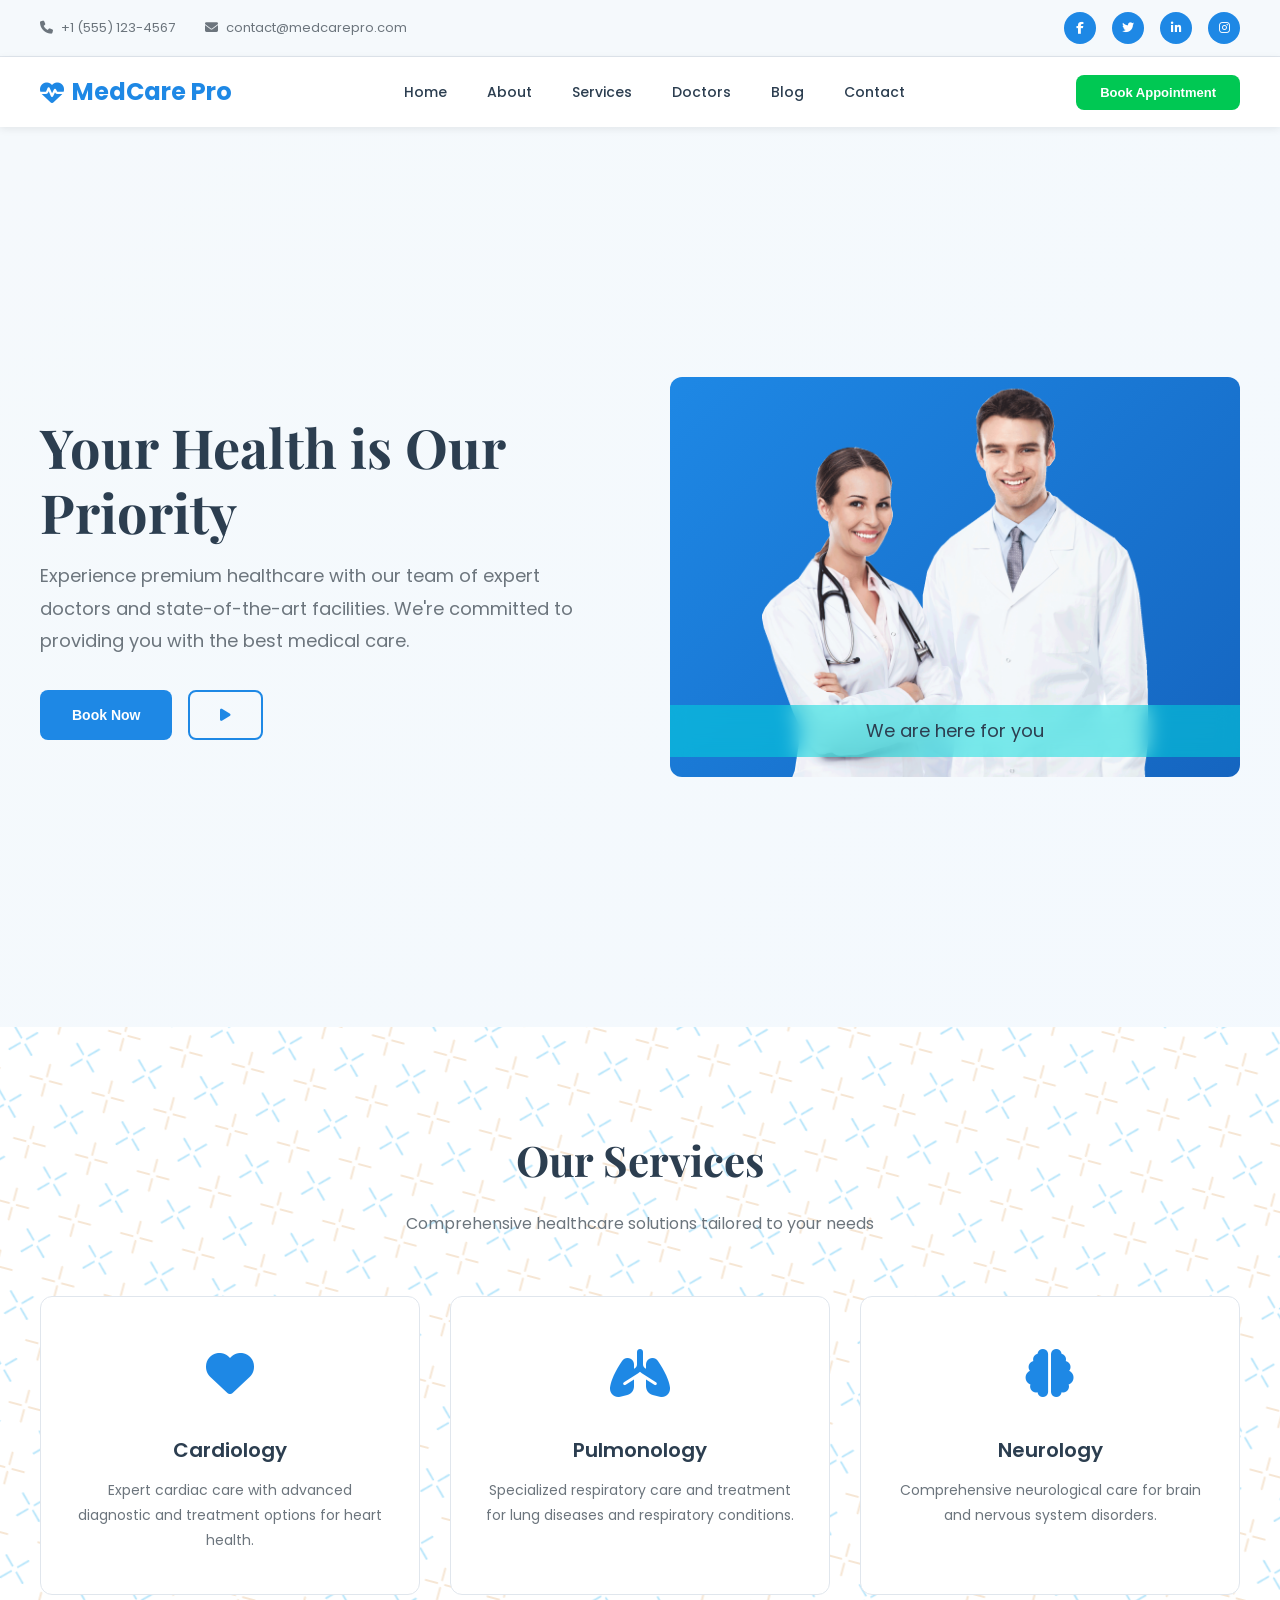
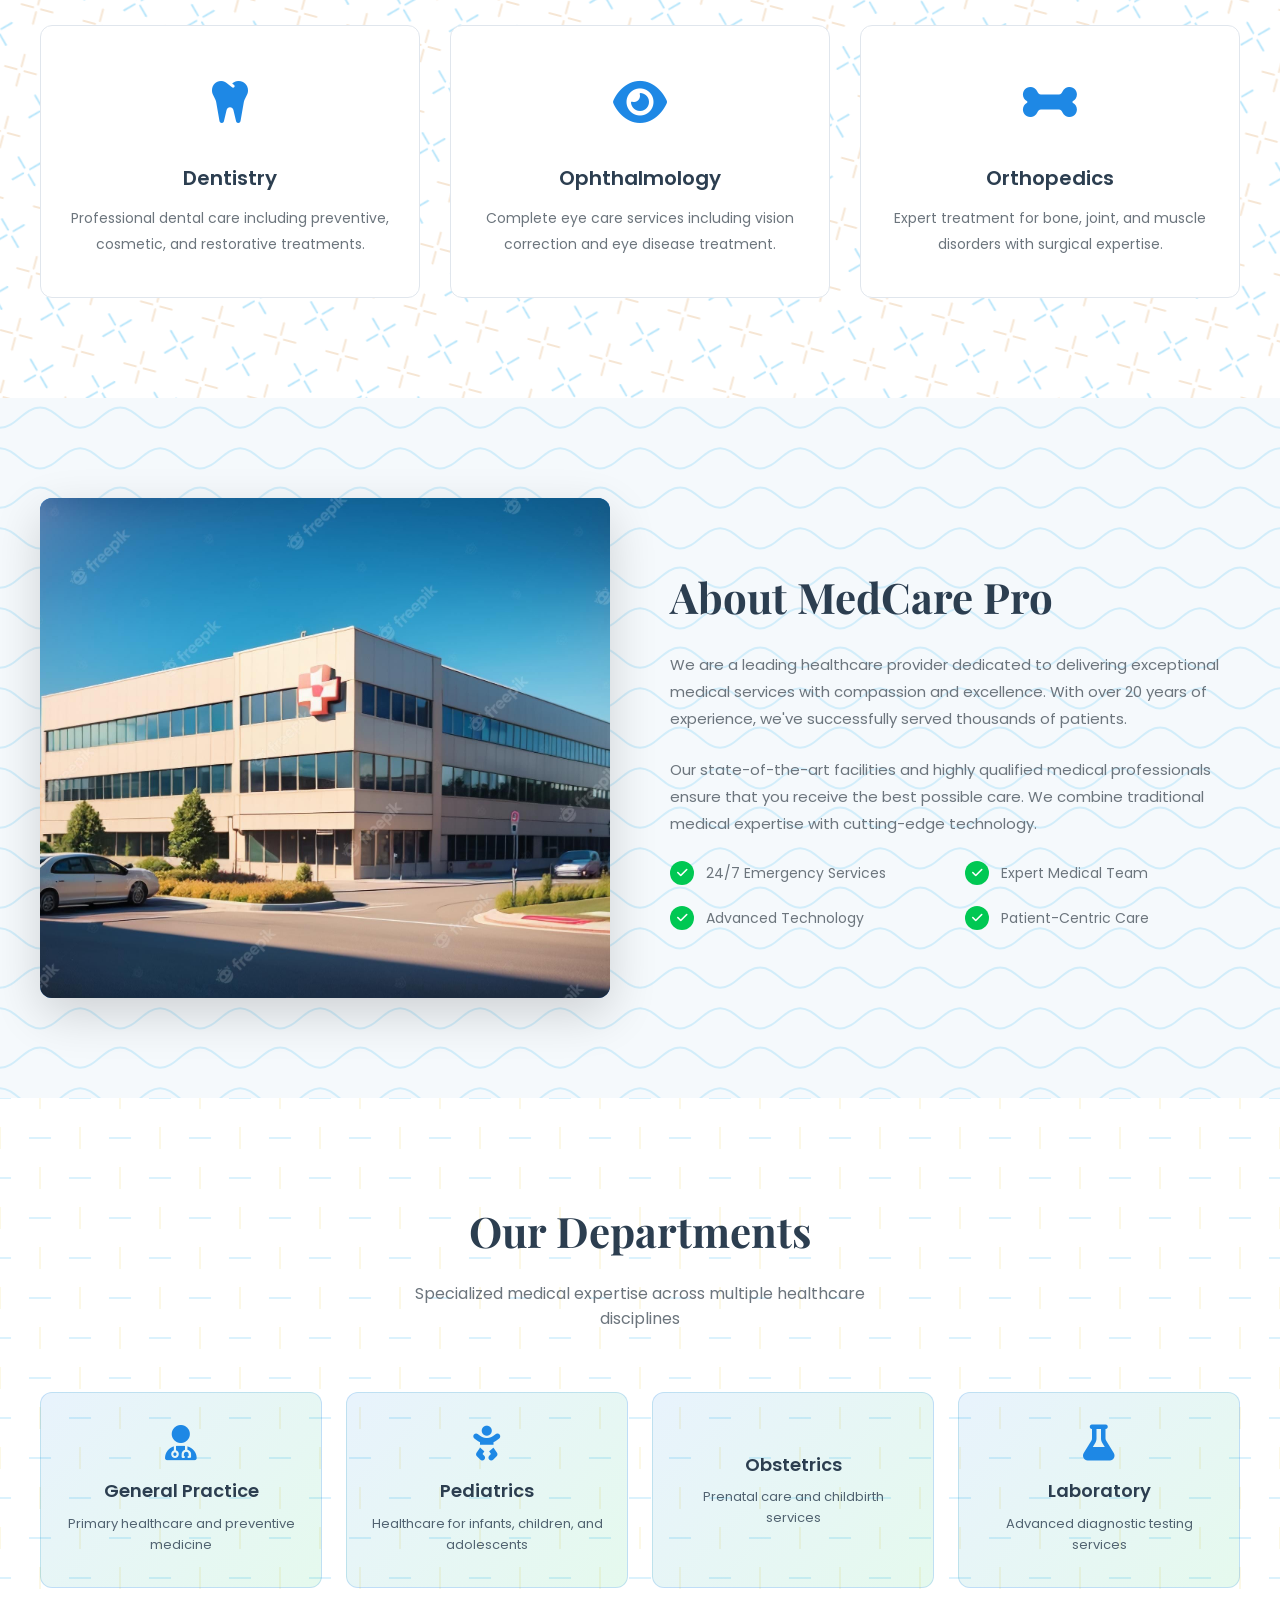
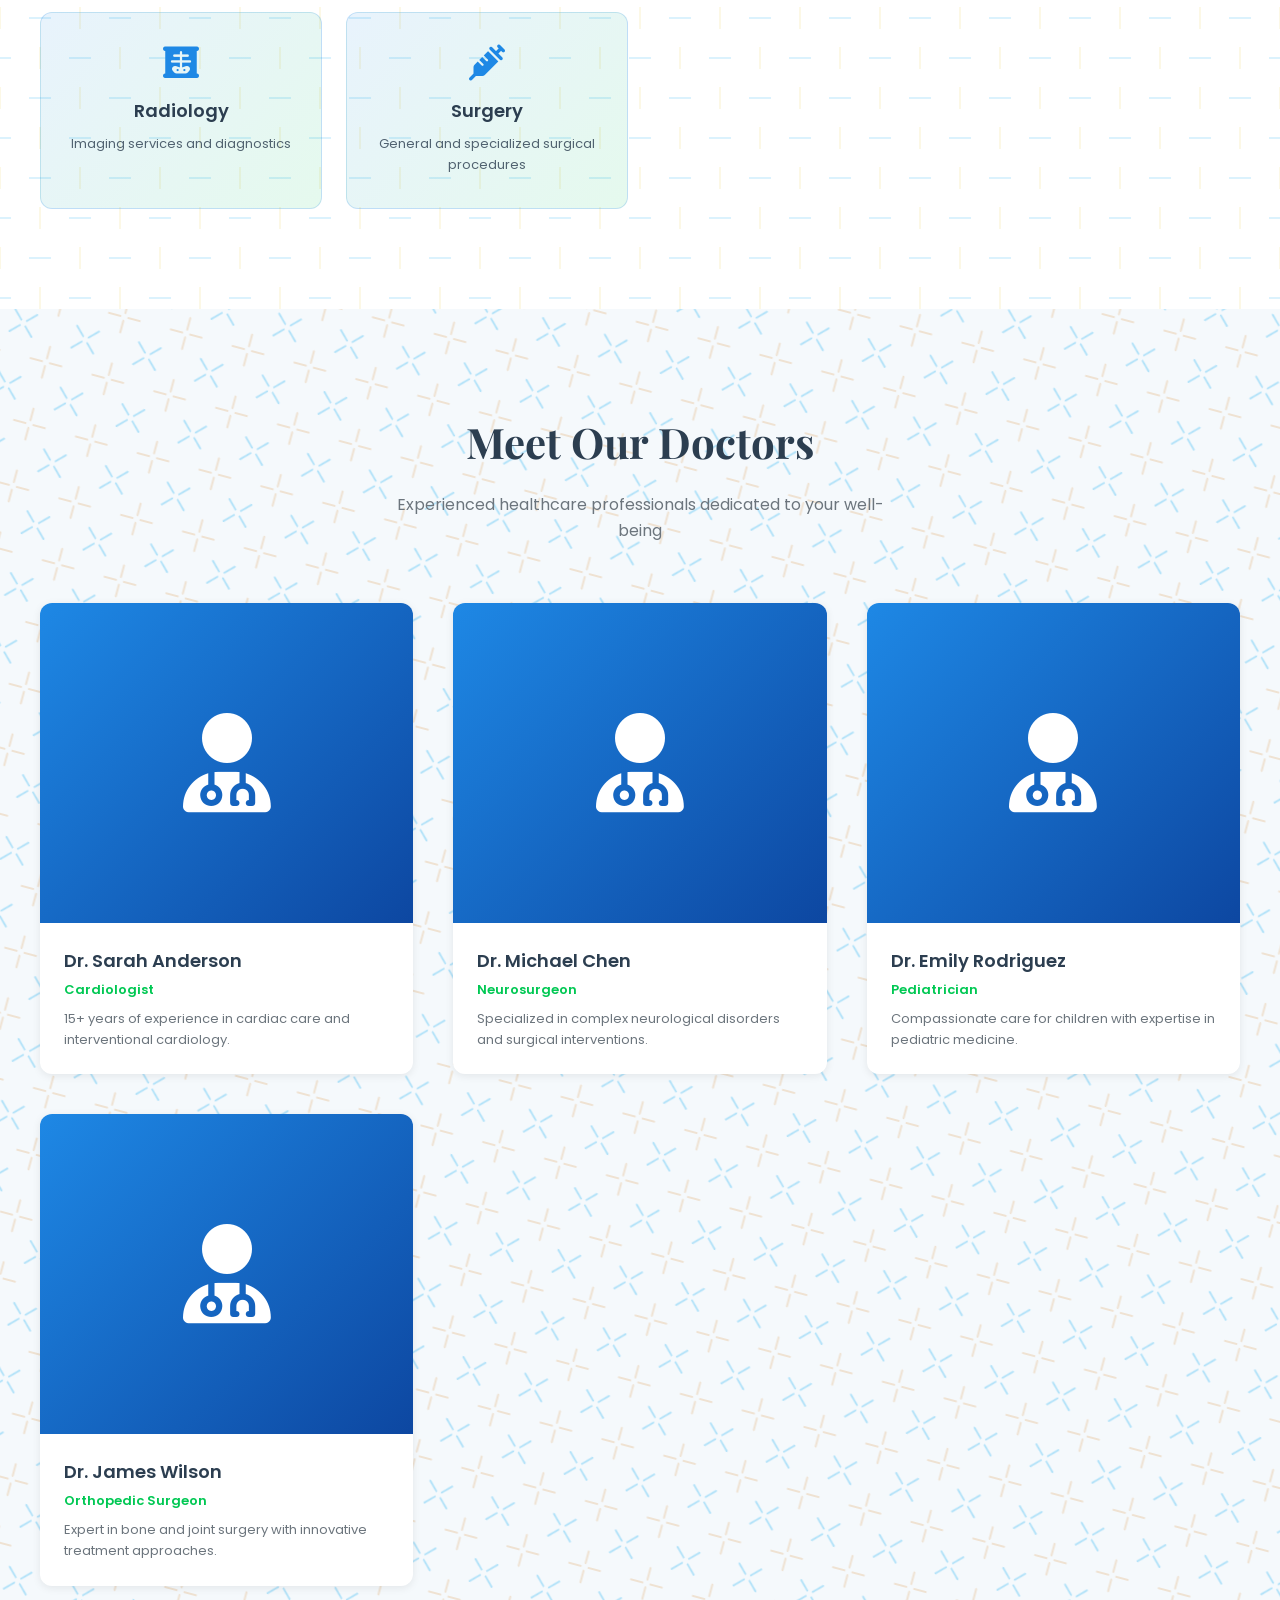
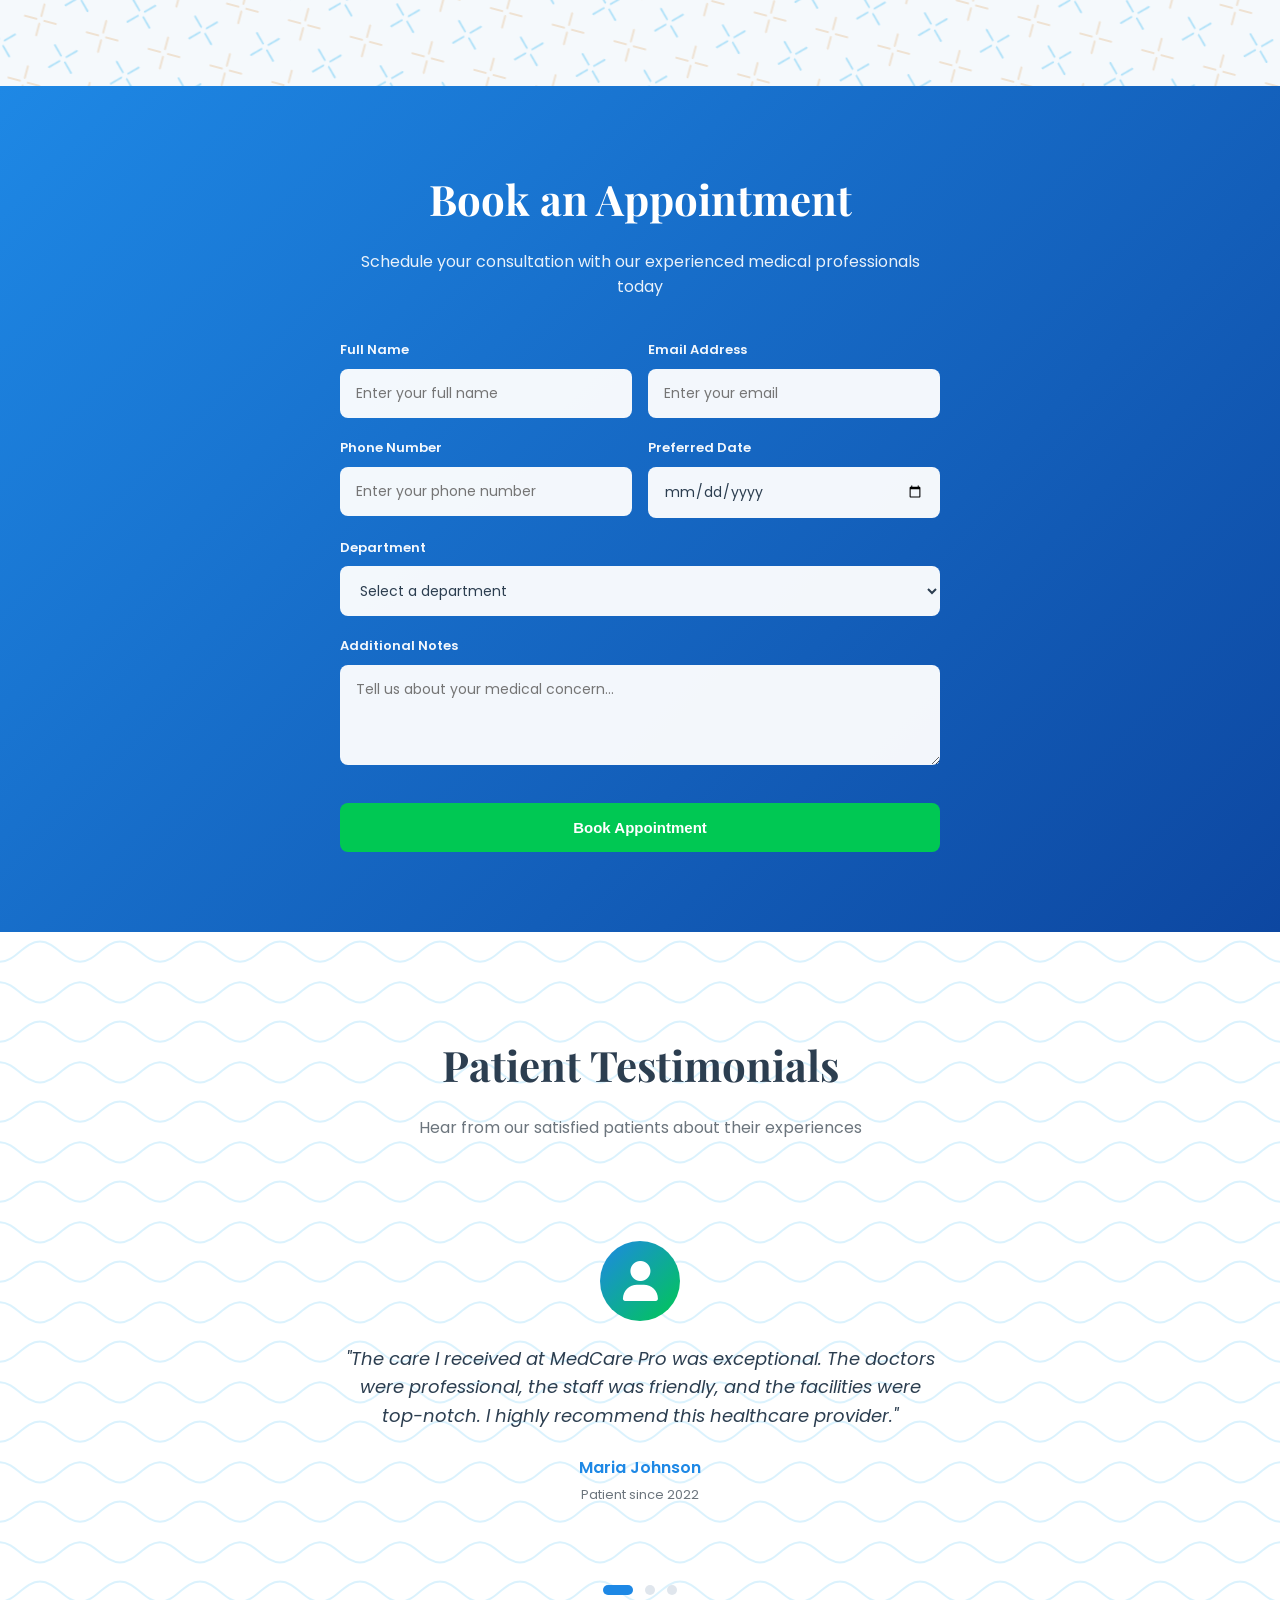
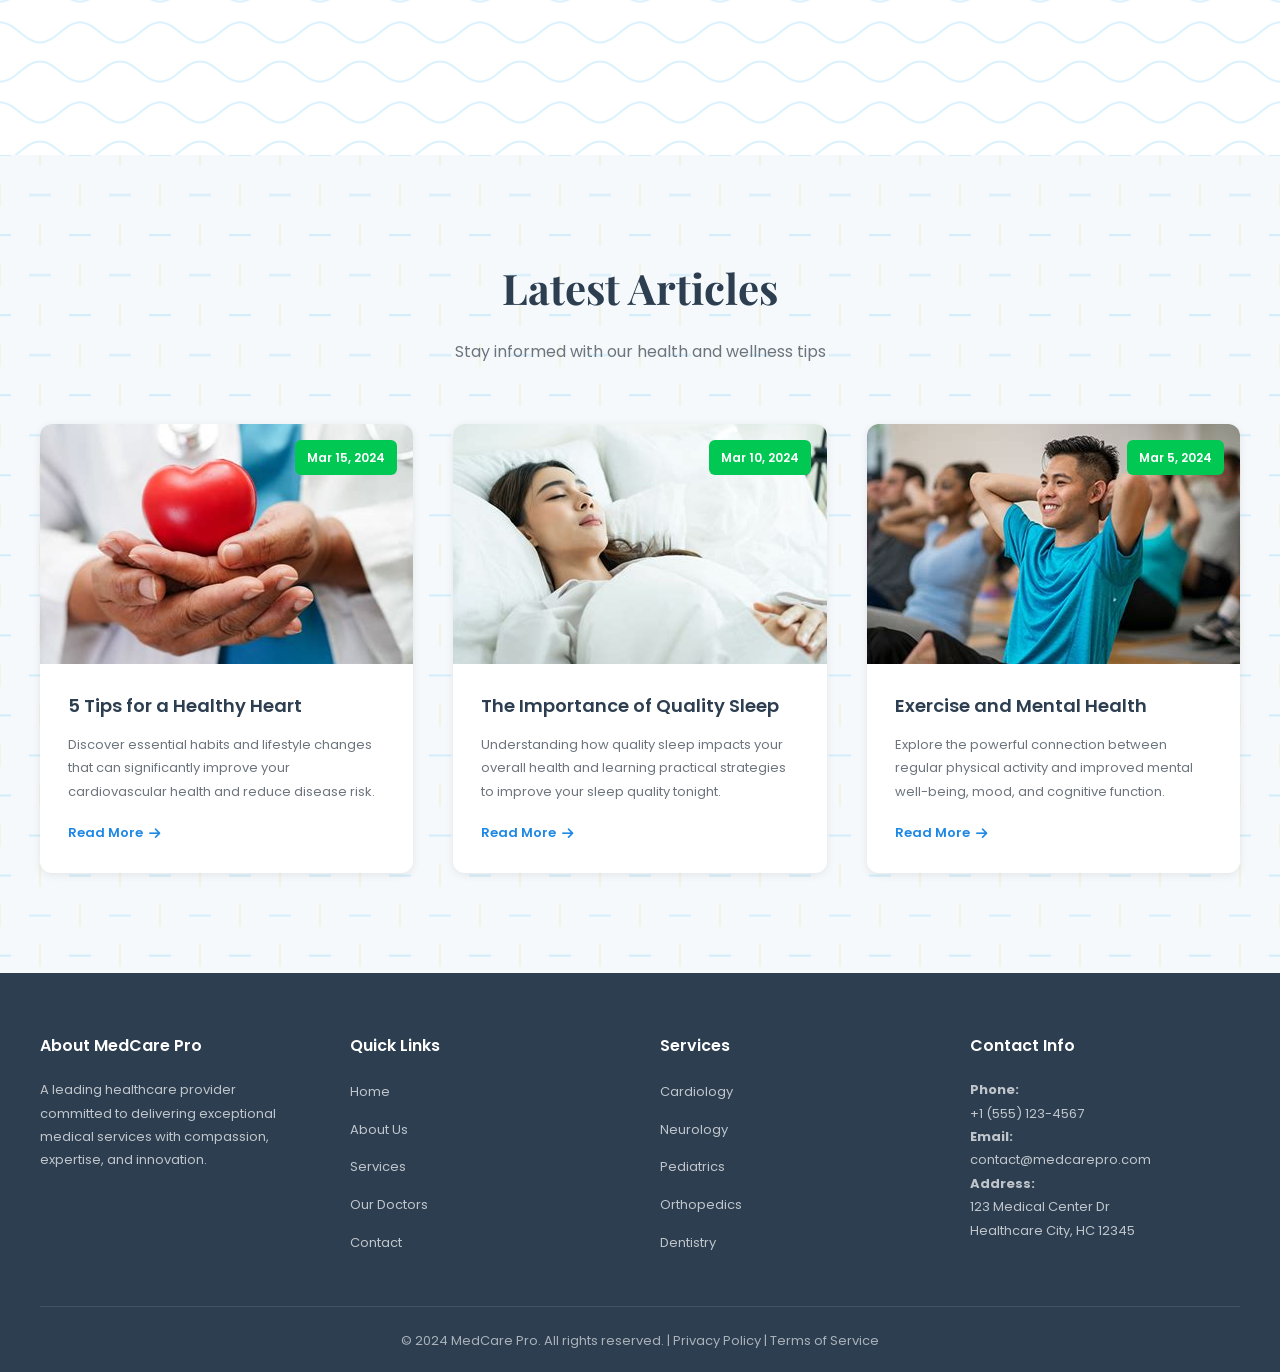
==== commit 70794c39: "alot changes" ====
--- a/index.html
+++ b/index.html
@@ -280,23 +280,35 @@
         }
 
         .hero-image {
-            position: relative;
+           position: relative;
             height: 400px;
             background: linear-gradient(135deg, var(--primary) 0%, var(--primary-dark) 100%);
             border-radius: 12px;
             overflow: hidden;
-            box-shadow: var(--shadow-lg);
-            display: flex;
-            align-items: center;
-            justify-content: center;
-            color: white;
-            font-size: 100px;
+           object-fit: cover;
+           object-position: center;
+           display: flex;
+           justify-content: center;
+        }
+        .short-title{
+            padding: 12px;
+            width: 100%;
+            background-color: rgba(1, 221, 221, 0.5);
+            position: absolute;
+            z-index: 3;
+            text-align: center;
+            font-size: 18px;
+            color: var(--text-dark);
+            bottom: 20px;
+            backdrop-filter: blur(10px);
+            animation: fadeInUp 1s 1s 1;
         }
 
         /* ============ SERVICES SECTION ============ */
         .services {
             padding: 100px 40px;
             background: var(--bg-white);
+            background-image: url("data:image/svg+xml,<svg id='patternId' width='100%' height='100%' xmlns='http://www.w3.org/2000/svg'><defs><pattern id='a' patternUnits='userSpaceOnUse' width='32' height='32' patternTransform='scale(2) rotate(15)'><rect x='0' y='0' width='100%' height='100%' fill='%23bb6b2500'/><path d='M37.657 10.343l-4.243 4.243m-2.828 2.828l-4.243 4.243m11.314 0l-4.243-4.243m-2.828-2.828l-4.243-4.243m-20.686 0l-4.243 4.243m-2.828 2.828l-4.243 4.243m11.314 0l-4.243-4.243m-2.828-2.828l-4.243-4.243'  stroke-linejoin='round' stroke-linecap='round' stroke-width='1' stroke='%2302a6f245' fill='none'/><path d='M16-8v6m0 4v6m8-8h-6m-4 0H8m8 24v6m0 4v6m8-8h-6m-4 0H8'  stroke-linejoin='round' stroke-linecap='round' stroke-width='1' stroke='%23dda25f45' fill='none'/></pattern></defs><rect width='800%' height='800%' transform='translate(-92,-50)' fill='url(%23a)'/></svg>")
         }
 
         .section-header {
@@ -372,6 +384,7 @@
         .about {
             padding: 100px 40px;
             background: var(--bg-light);
+            background-image: url("data:image/svg+xml,<svg id='patternId' width='100%' height='100%' xmlns='http://www.w3.org/2000/svg'><defs><pattern id='a' patternUnits='userSpaceOnUse' width='40' height='40' patternTransform='scale(2) rotate(0)'><rect x='0' y='0' width='100%' height='100%' fill='%232b2b3100'/><path d='M45.69 13.342c-1.677.945-3.557 1.6-5.48 1.588-1.922-.012-3.795-.691-5.462-1.653-1.668-.962-3.156-2.202-4.637-3.435-1.48-1.232-2.97-2.47-4.641-3.427-1.67-.957-3.547-1.628-5.47-1.628-1.923 0-3.8.67-5.47 1.628-1.67.956-3.161 2.195-4.641 3.427-1.48 1.233-2.97 2.473-4.637 3.435-1.667.962-3.54 1.641-5.463 1.653-1.922.012-3.802-.643-5.478-1.588v13.316c1.676-.945 3.556-1.6 5.478-1.588 1.923.012 3.796.691 5.463 1.653 1.668.962 3.156 2.202 4.637 3.435 1.48 1.232 2.97 2.47 4.641 3.427 1.67.957 3.547 1.628 5.47 1.628 1.923 0 3.8-.67 5.47-1.628 1.67-.956 3.161-2.195 4.641-3.427 1.48-1.233 2.97-2.473 4.637-3.435 1.667-.962 3.54-1.641 5.463-1.653 1.922-.012 3.802.643 5.478 1.588z'  stroke-width='1' stroke='%2302a6f224' fill='none'/></pattern></defs><rect width='800%' height='800%' transform='translate(0,0)' fill='url(%23a)'/></svg>")
         }
 
         .about-content {
@@ -390,10 +403,9 @@
             overflow: hidden;
             box-shadow: var(--shadow-lg);
             display: flex;
-            align-items: center;
             justify-content: center;
-            color: white;
-            font-size: 150px;
+            object-fit: cover;
+            object-position: center;
         }
 
         .about-text h2 {
@@ -445,6 +457,7 @@
         .departments {
             padding: 100px 40px;
             background: var(--bg-white);
+background-image: url("data:image/svg+xml,<svg id='patternId' width='100%' height='100%' xmlns='http://www.w3.org/2000/svg'><defs><pattern id='a' patternUnits='userSpaceOnUse' width='40' height='40' patternTransform='scale(2) rotate(0)'><rect x='0' y='0' width='100%' height='100%' fill='%232b2b3100'/><path d='M20-5V5m0 30v10m20-30v10M0 15v10'  stroke-linecap='square' stroke-width='1' stroke='%23ecc94b23' fill='none'/><path d='M-5 40H5M-5 0H5m30 0h10M35 40h10M15 20h10'  stroke-linecap='square' stroke-width='1' stroke='%2302a6f224' fill='none'/></pattern></defs><rect width='800%' height='800%' transform='translate(0,0)' fill='url(%23a)'/></svg>")
         }
 
         .departments-grid {
@@ -500,6 +513,7 @@
         .doctors {
             padding: 100px 40px;
             background: var(--bg-light);
+            background-image: url("data:image/svg+xml,<svg id='patternId' width='100%' height='100%' xmlns='http://www.w3.org/2000/svg'><defs><pattern id='a' patternUnits='userSpaceOnUse' width='32' height='32' patternTransform='scale(2) rotate(15)'><rect x='0' y='0' width='100%' height='100%' fill='%23bb6b2500'/><path d='M37.657 10.343l-4.243 4.243m-2.828 2.828l-4.243 4.243m11.314 0l-4.243-4.243m-2.828-2.828l-4.243-4.243m-20.686 0l-4.243 4.243m-2.828 2.828l-4.243 4.243m11.314 0l-4.243-4.243m-2.828-2.828l-4.243-4.243'  stroke-linejoin='round' stroke-linecap='round' stroke-width='1' stroke='%2302a6f245' fill='none'/><path d='M16-8v6m0 4v6m8-8h-6m-4 0H8m8 24v6m0 4v6m8-8h-6m-4 0H8'  stroke-linejoin='round' stroke-linecap='round' stroke-width='1' stroke='%23dda25f45' fill='none'/></pattern></defs><rect width='800%' height='800%' transform='translate(-92,-50)' fill='url(%23a)'/></svg>")
         }
 
         .doctors-grid {
@@ -550,6 +564,7 @@
             gap: 16px;
             opacity: 0;
             transition: var(--transition);
+            
         }
 
         .doctor-card:hover .doctor-social {
@@ -559,9 +574,11 @@
         .doctor-social a {
             width: 40px;
             height: 40px;
+            font-size: 24px;
+            text-decoration: none;
             background: var(--accent);
             color: white;
-            border-radius: 50%;
+            border-radius: 8px;
             display: flex;
             align-items: center;
             justify-content: center;
@@ -689,6 +706,7 @@
         .testimonials {
             padding: 100px 40px;
             background: var(--bg-white);
+                        background-image: url("data:image/svg+xml,<svg id='patternId' width='100%' height='100%' xmlns='http://www.w3.org/2000/svg'><defs><pattern id='a' patternUnits='userSpaceOnUse' width='40' height='40' patternTransform='scale(2) rotate(0)'><rect x='0' y='0' width='100%' height='100%' fill='%232b2b3100'/><path d='M45.69 13.342c-1.677.945-3.557 1.6-5.48 1.588-1.922-.012-3.795-.691-5.462-1.653-1.668-.962-3.156-2.202-4.637-3.435-1.48-1.232-2.97-2.47-4.641-3.427-1.67-.957-3.547-1.628-5.47-1.628-1.923 0-3.8.67-5.47 1.628-1.67.956-3.161 2.195-4.641 3.427-1.48 1.233-2.97 2.473-4.637 3.435-1.667.962-3.54 1.641-5.463 1.653-1.922.012-3.802-.643-5.478-1.588v13.316c1.676-.945 3.556-1.6 5.478-1.588 1.923.012 3.796.691 5.463 1.653 1.668.962 3.156 2.202 4.637 3.435 1.48 1.232 2.97 2.47 4.641 3.427 1.67.957 3.547 1.628 5.47 1.628 1.923 0 3.8-.67 5.47-1.628 1.67-.956 3.161-2.195 4.641-3.427 1.48-1.233 2.97-2.473 4.637-3.435 1.667-.962 3.54-1.641 5.463-1.653 1.922-.012 3.802.643 5.478 1.588z'  stroke-width='1' stroke='%2302a6f224' fill='none'/></pattern></defs><rect width='800%' height='800%' transform='translate(0,0)' fill='url(%23a)'/></svg>")
         }
 
         .testimonials-container {
@@ -767,6 +785,7 @@
         .blog {
             padding: 100px 40px;
             background: var(--bg-light);
+            background-image: url("data:image/svg+xml,<svg id='patternId' width='100%' height='100%' xmlns='http://www.w3.org/2000/svg'><defs><pattern id='a' patternUnits='userSpaceOnUse' width='40' height='40' patternTransform='scale(2) rotate(0)'><rect x='0' y='0' width='100%' height='100%' fill='%232b2b3100'/><path d='M20-5V5m0 30v10m20-30v10M0 15v10'  stroke-linecap='square' stroke-width='1' stroke='%23ecc94b23' fill='none'/><path d='M-5 40H5M-5 0H5m30 0h10M35 40h10M15 20h10'  stroke-linecap='square' stroke-width='1' stroke='%2302a6f224' fill='none'/></pattern></defs><rect width='800%' height='800%' transform='translate(0,0)' fill='url(%23a)'/></svg>")
         }
 
         .blog-grid {
@@ -986,6 +1005,7 @@
 
             .navbar-content {
                 padding: 12px 20px;
+
             }
 
             .nav-menu {
@@ -1017,11 +1037,19 @@
 
             .hamburger {
                 display: flex;
+                position: absolute;
+                right: 20px;
+            }
+            .logo{
+                position: absolute;
+                left: 20px;
             }
 
             .btn-appointment {
                 padding: 8px 16px;
                 font-size: 12px;
+                position: absolute;
+                right: 55px;
             }
 
             .hero {
@@ -1038,17 +1066,18 @@
             }
 
             .hero-buttons {
-                flex-direction: column;
-            }
-
-            .btn-primary,
+                flex-direction: row;
+            }
+
+            .btn-primary {
+                width: 40%;
+            }
             .btn-secondary {
-                width: 100%;
+                width: 20%;
             }
 
             .hero-image {
-                height: 300px;
-                font-size: 60px;
+                min-height: 400px;
             }
 
             .services,
@@ -1238,12 +1267,15 @@
                 <p class="hero-subtitle">Experience premium healthcare with our team of expert doctors and state-of-the-art facilities. We're committed to providing you with the best medical care.</p>
                 <div class="hero-buttons">
                     <button class="btn-primary">Book Now</button>
-                    <button class="btn-secondary">Learn More</button>
+                    <div class="btn-secondary">
+                        <i class="fas fa-play"></i>
+                    </div> 
                 </div>
             </div>
             <div class="hero-right">
+                <div class="short-title">We are here for you</div>
                 <div class="hero-image">
-                    <i class="fas fa-stethoscope"></i>
+                    <img src="images/doctors.png" alt="hospital">
                 </div>
             </div>
         </div>
@@ -1305,7 +1337,7 @@
     <section class="about" id="about">
         <div class="about-content">
             <div class="about-image">
-                <i class="fas fa-hospital"></i>
+               <img src="images/hospital.jpg" alt="hospital">
             </div>
             <div class="about-text">
                 <h2>About MedCare Pro</h2>
@@ -1547,7 +1579,7 @@
         <div class="blog-grid">
             <div class="blog-card">
                 <div class="blog-image">
-                    <i class="fas fa-heartbeat"></i>
+                    <img src="images/post1.jpg" alt="post">
                     <div class="blog-date">Mar 15, 2024</div>
                 </div>
                 <div class="blog-content">
@@ -1560,7 +1592,7 @@
             </div>
             <div class="blog-card">
                 <div class="blog-image">
-                    <i class="fas fa-bed"></i>
+                    <img src="images/post2.jpg" alt="post">
                     <div class="blog-date">Mar 10, 2024</div>
                 </div>
                 <div class="blog-content">
@@ -1573,7 +1605,7 @@
             </div>
             <div class="blog-card">
                 <div class="blog-image">
-                    <i class="fas fa-dumbbell"></i>
+                   <img src="images/post3.jpg" alt="post">
                     <div class="blog-date">Mar 5, 2024</div>
                 </div>
                 <div class="blog-content">
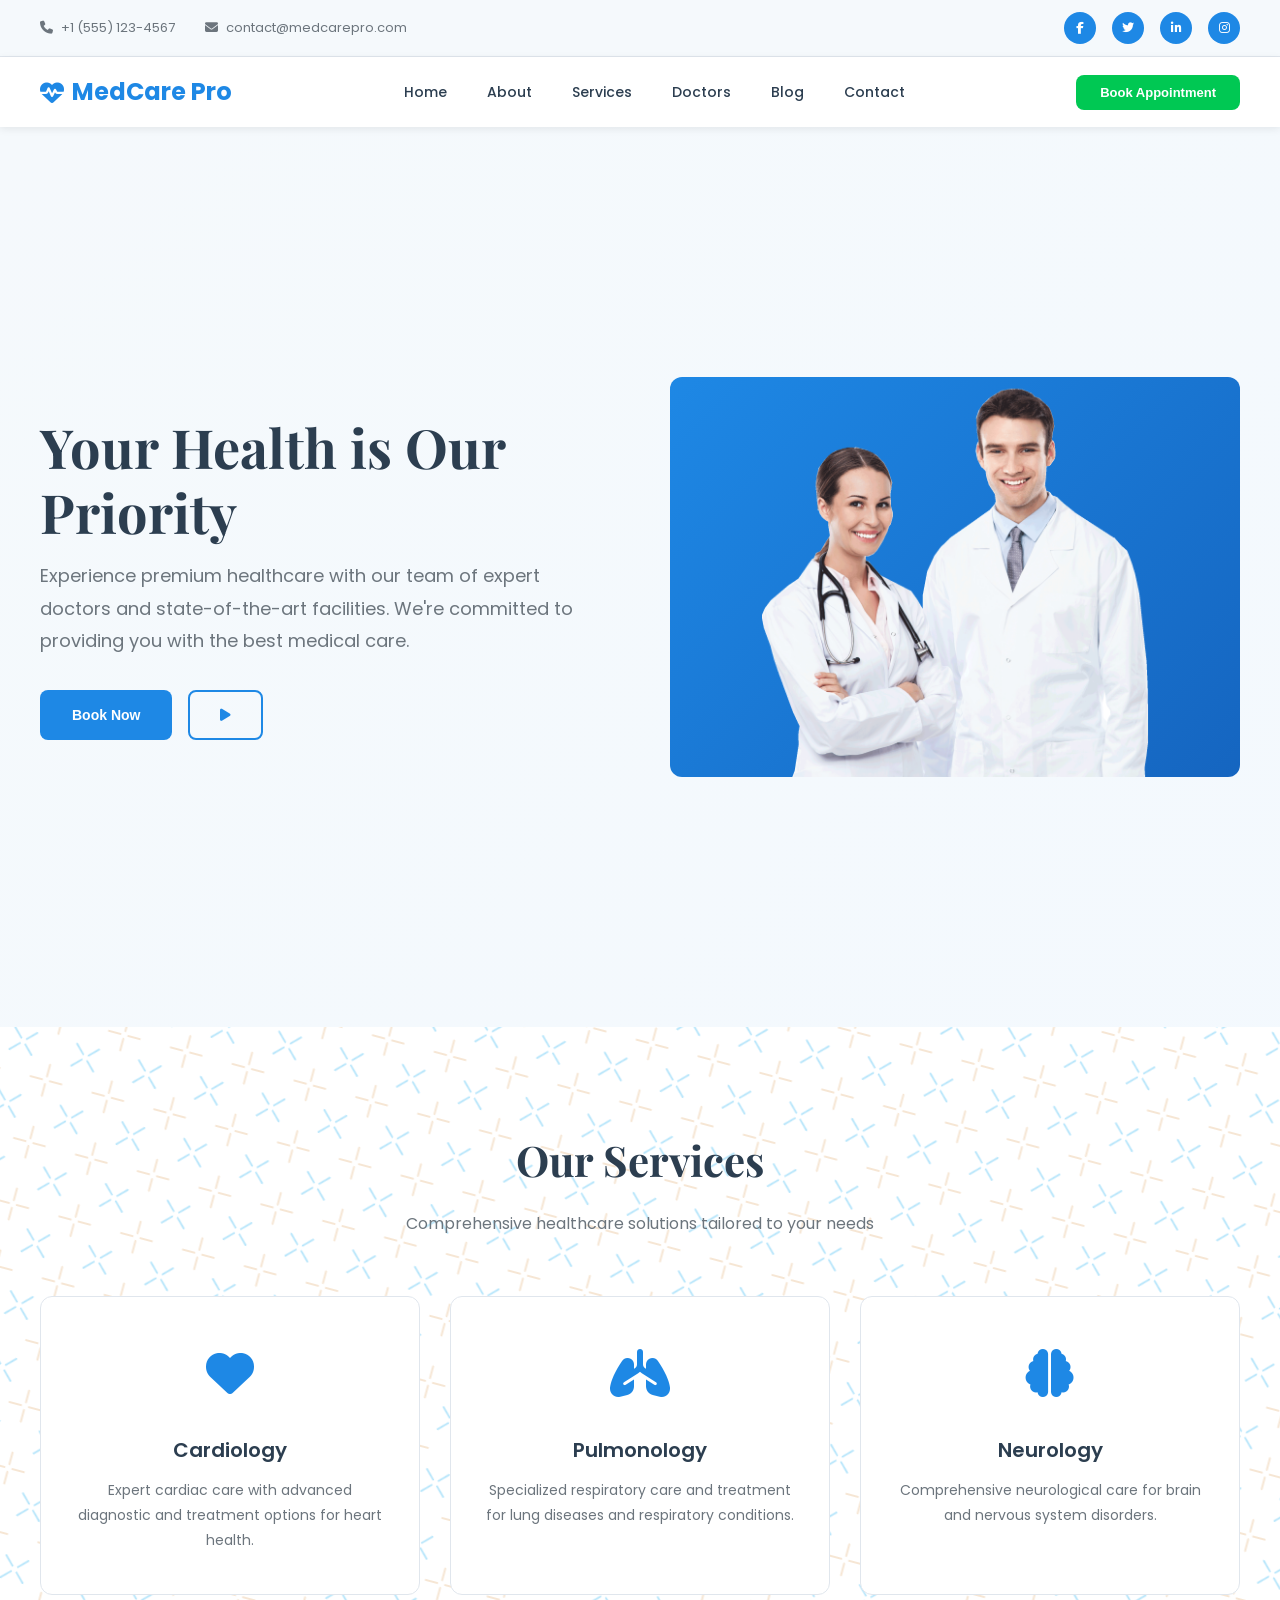
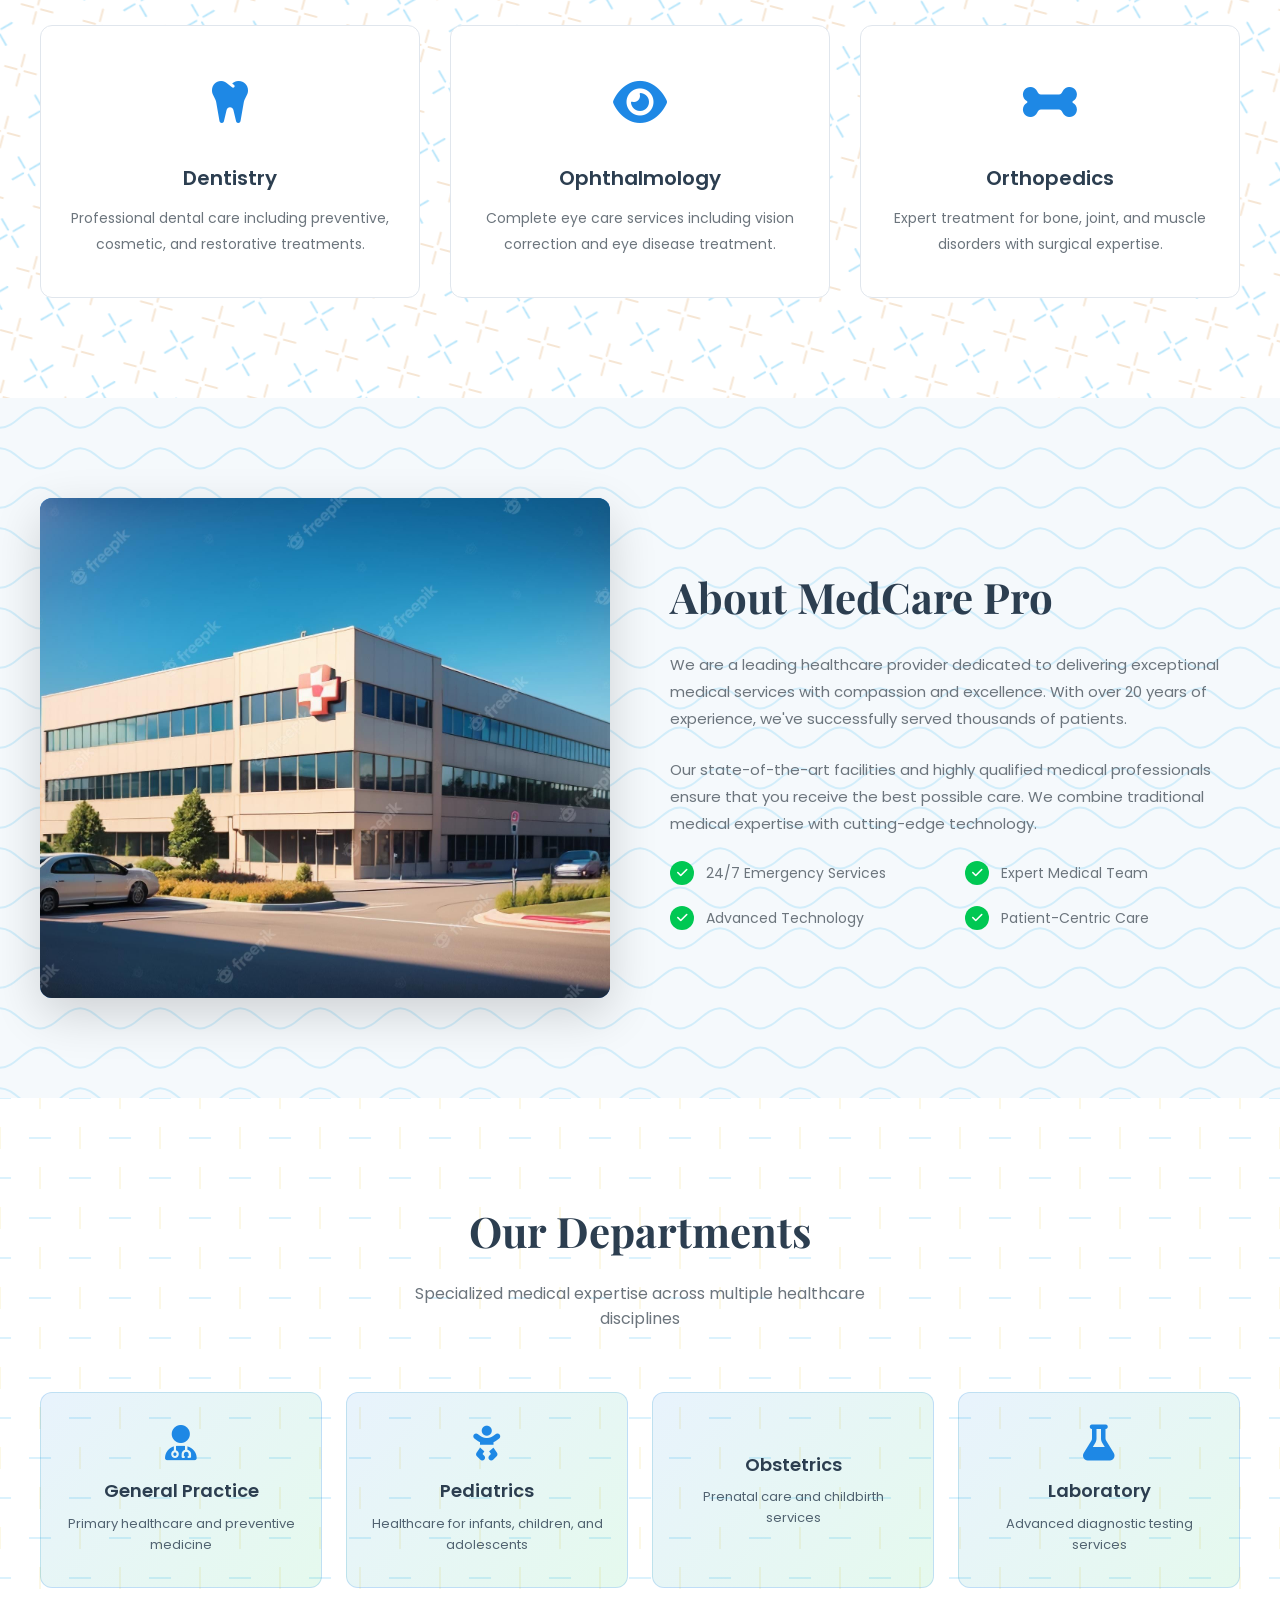
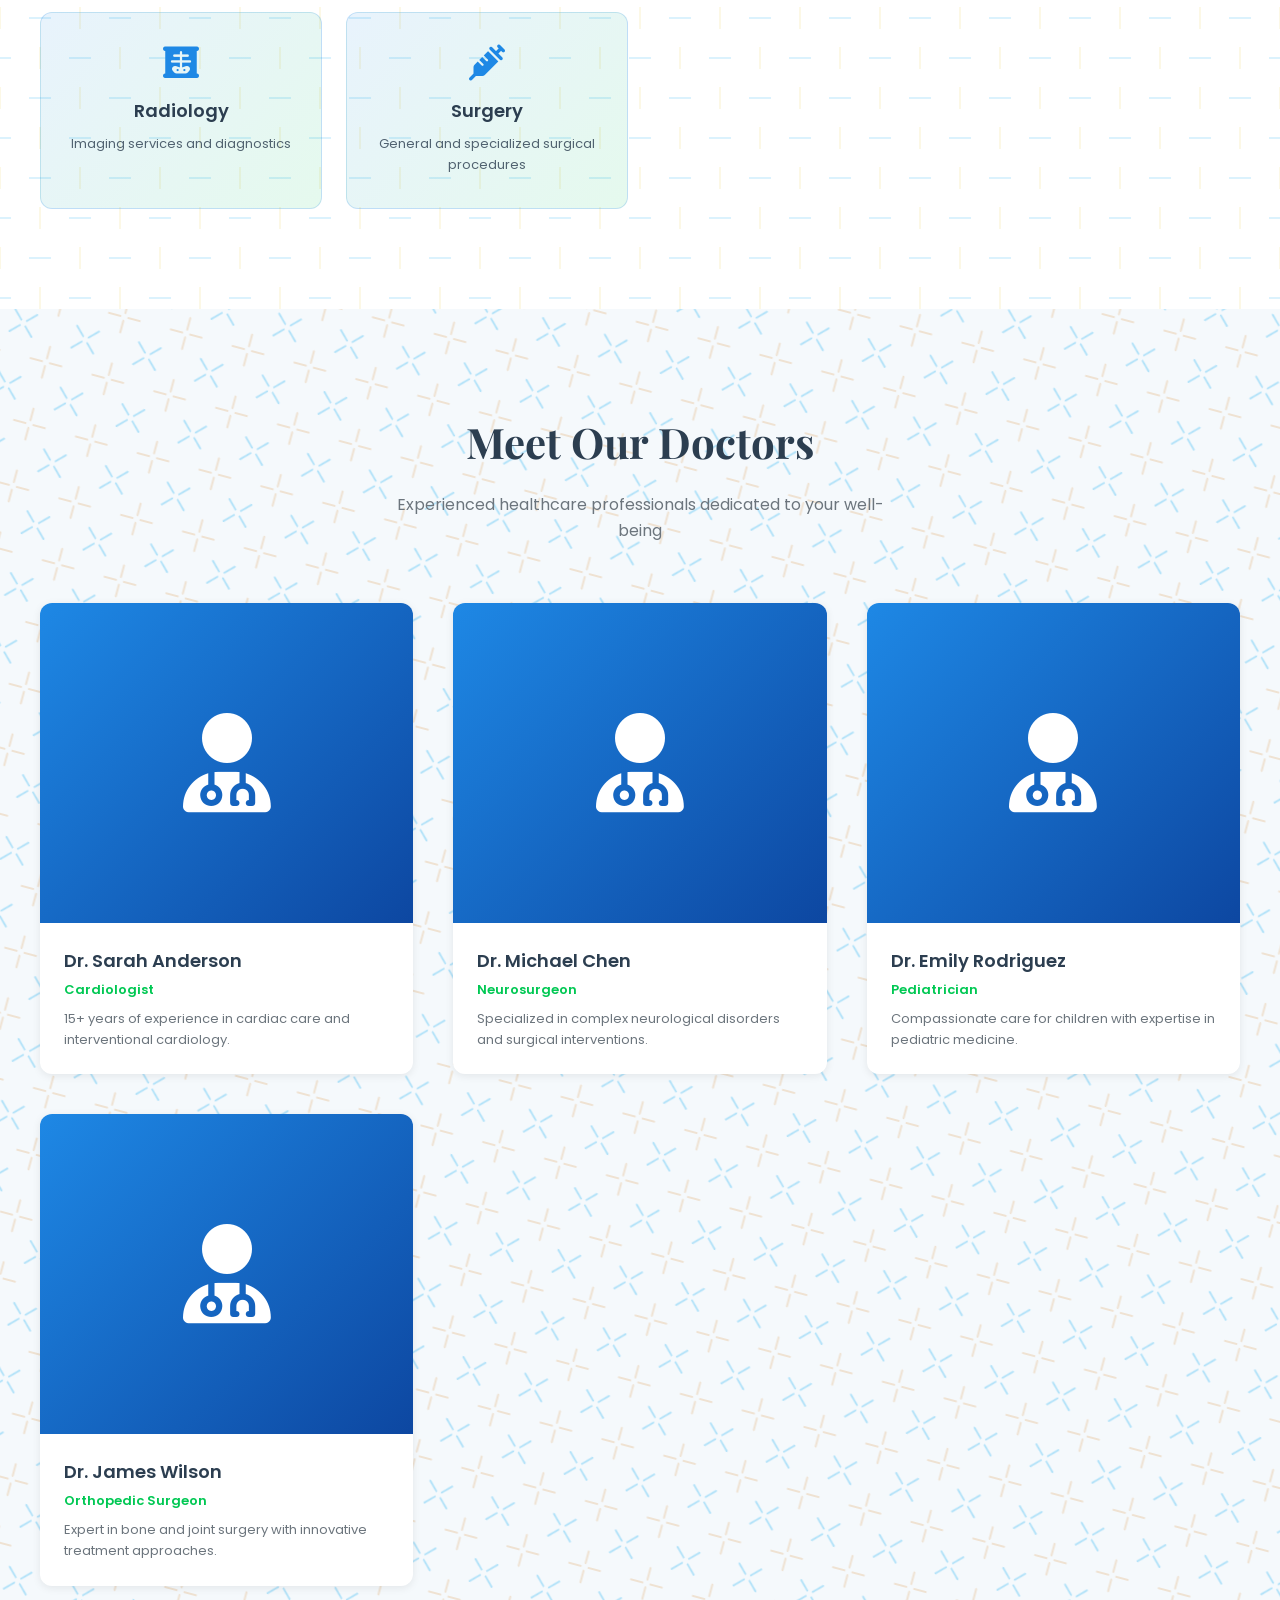
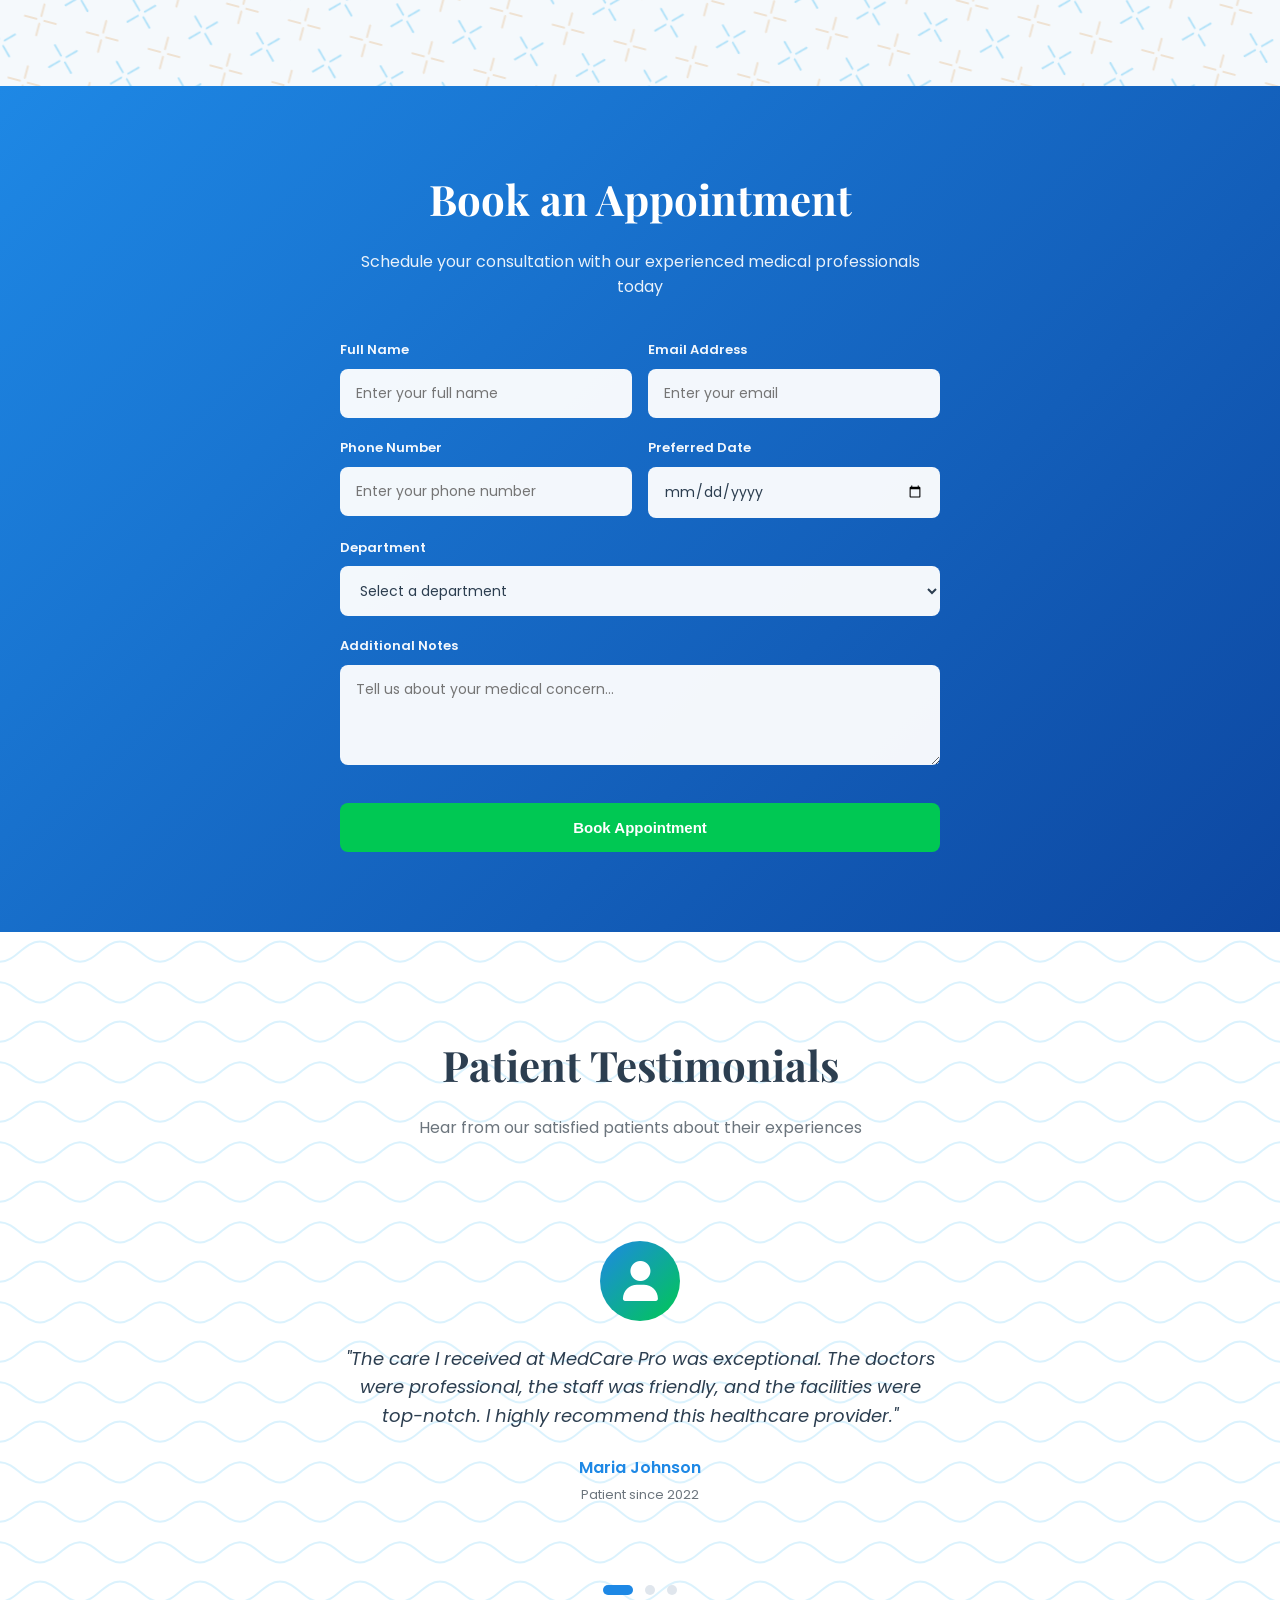
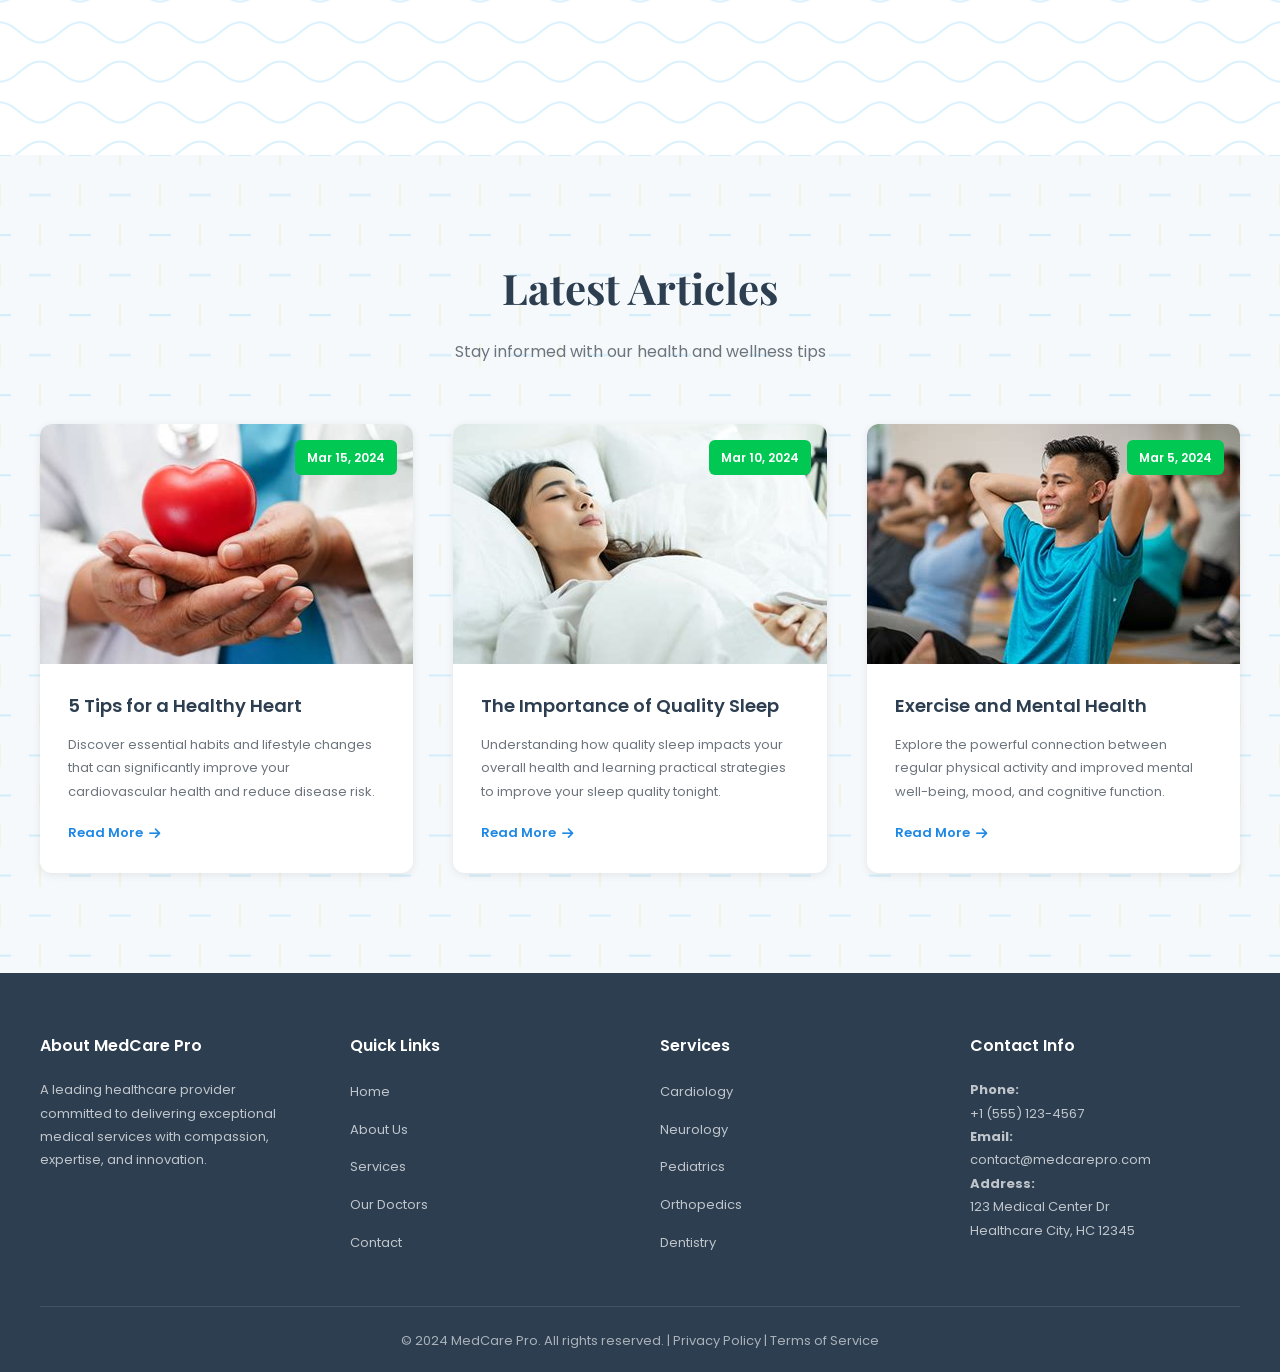
==== commit 72416dfc: "fixed animation" ====
--- a/index.html
+++ b/index.html
@@ -301,6 +301,7 @@
             color: var(--text-dark);
             bottom: 20px;
             backdrop-filter: blur(10px);
+            opacity: 0;
             animation: fadeInUp 1s 1s 1;
         }
 
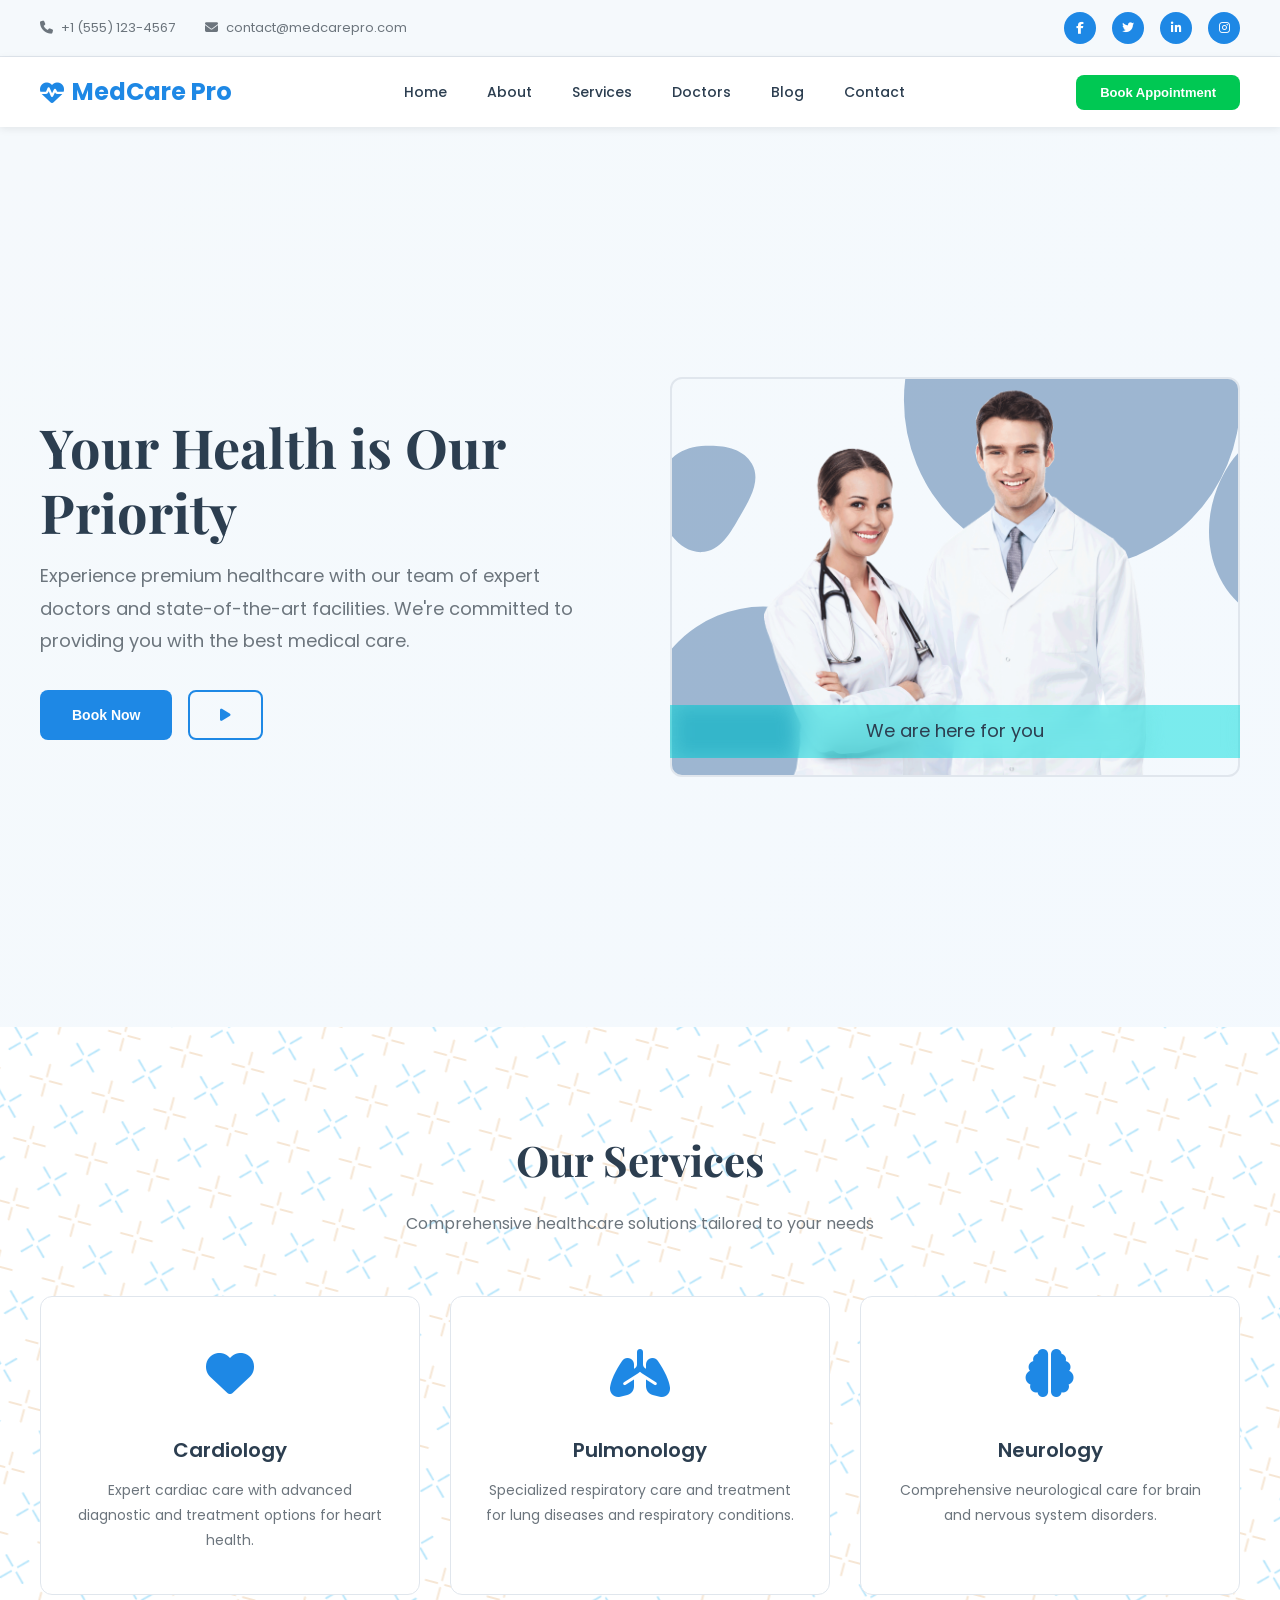
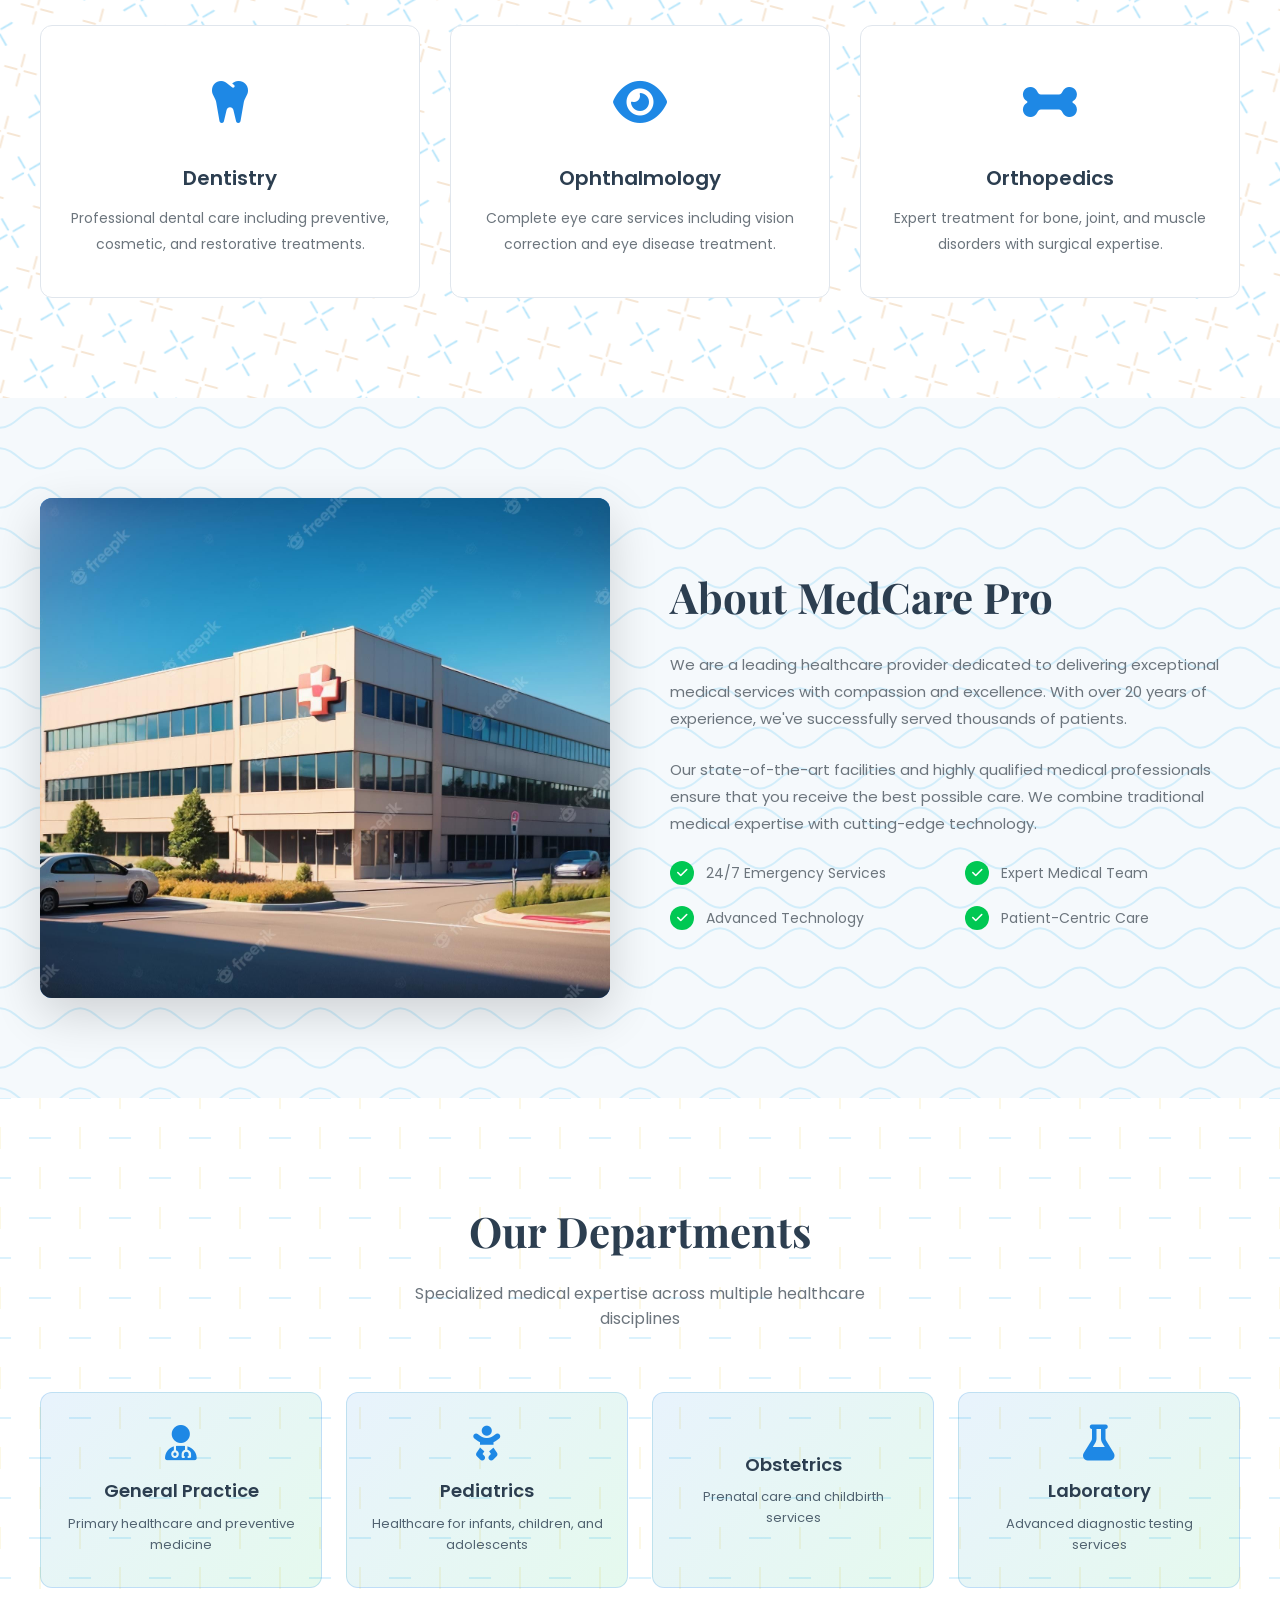
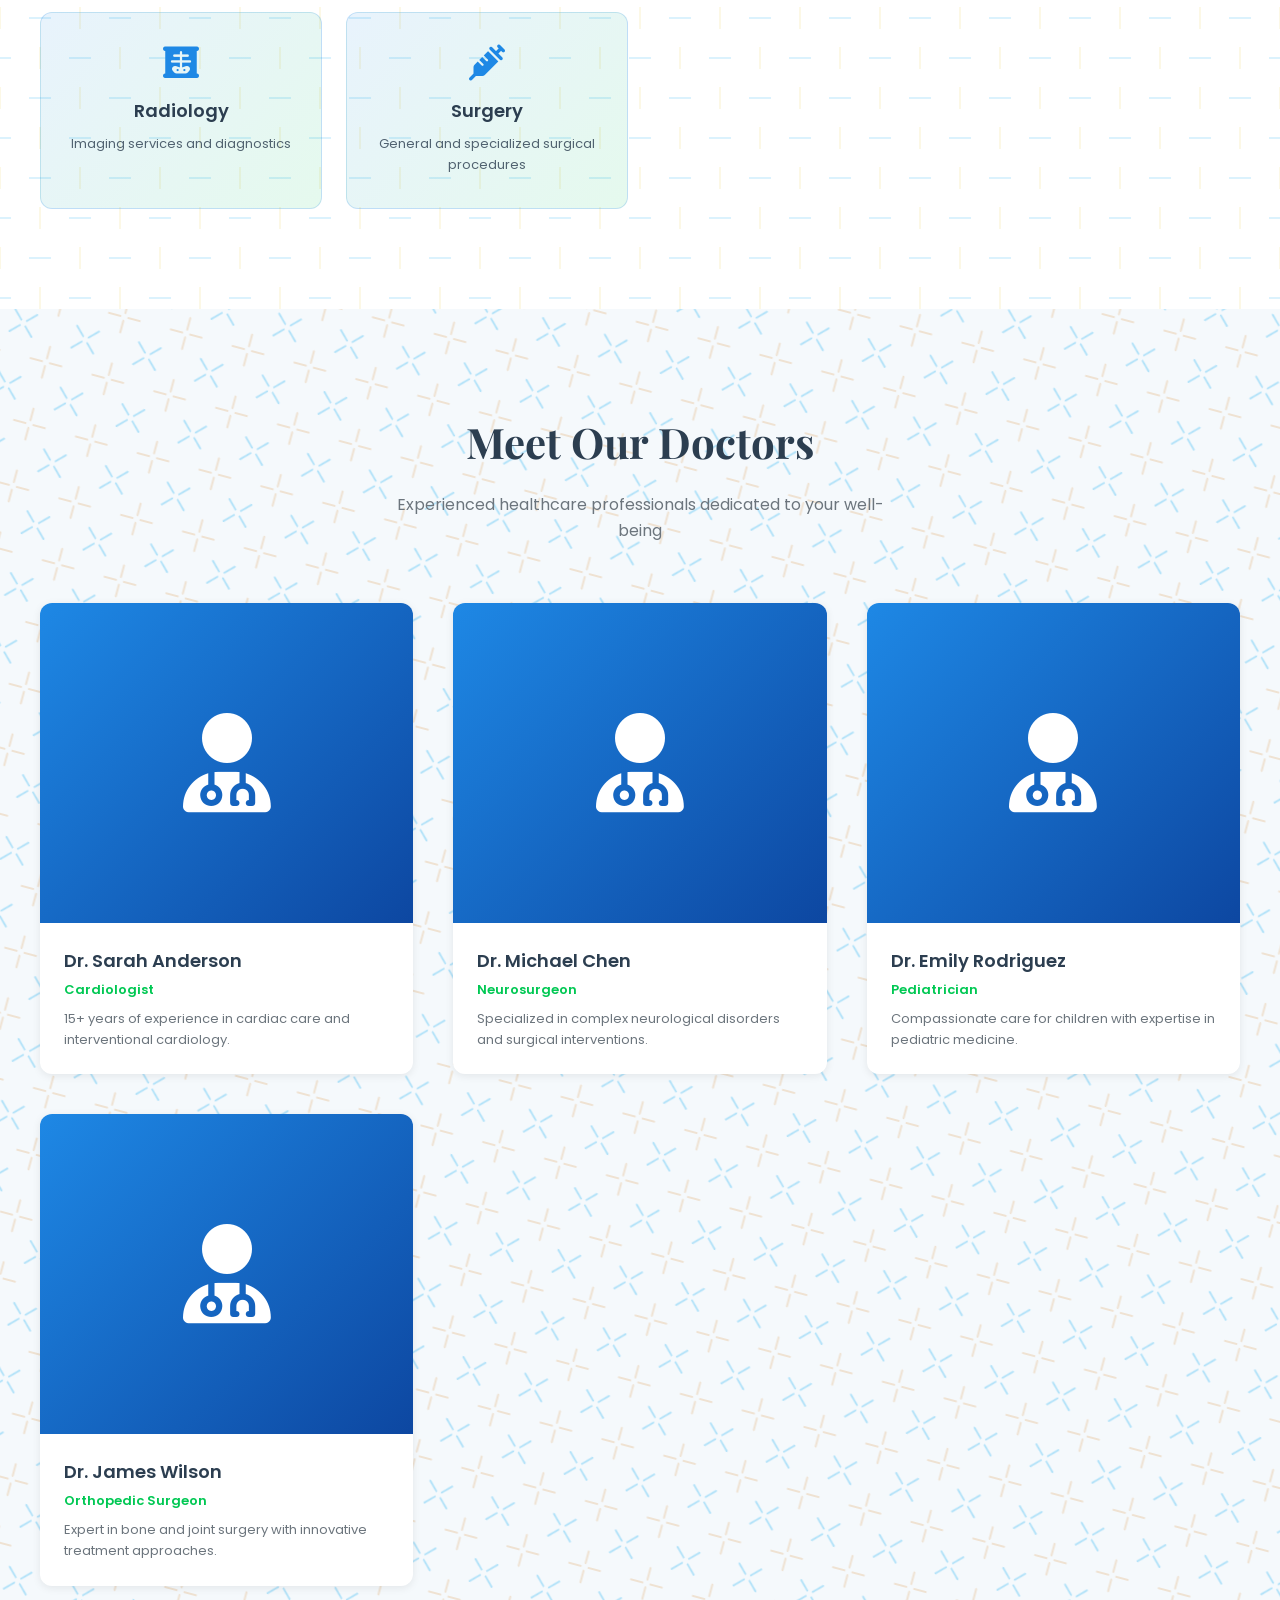
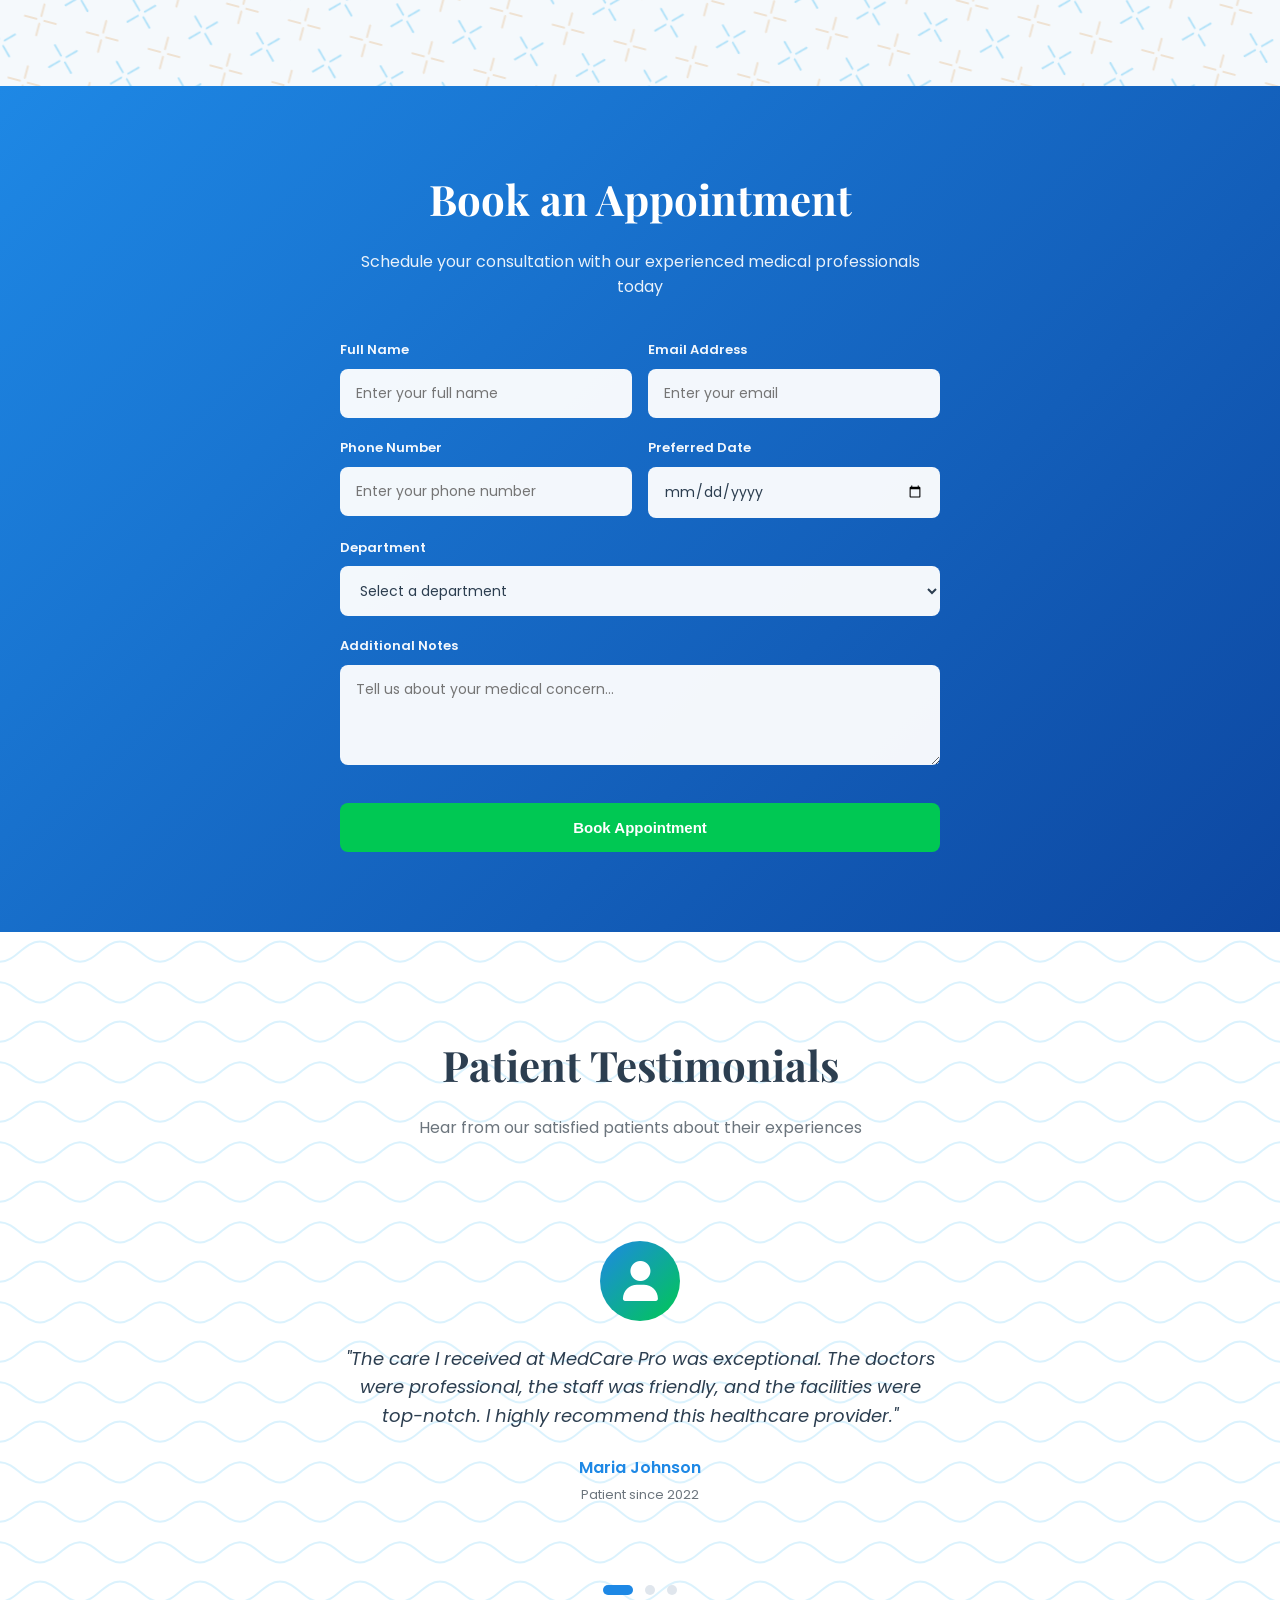
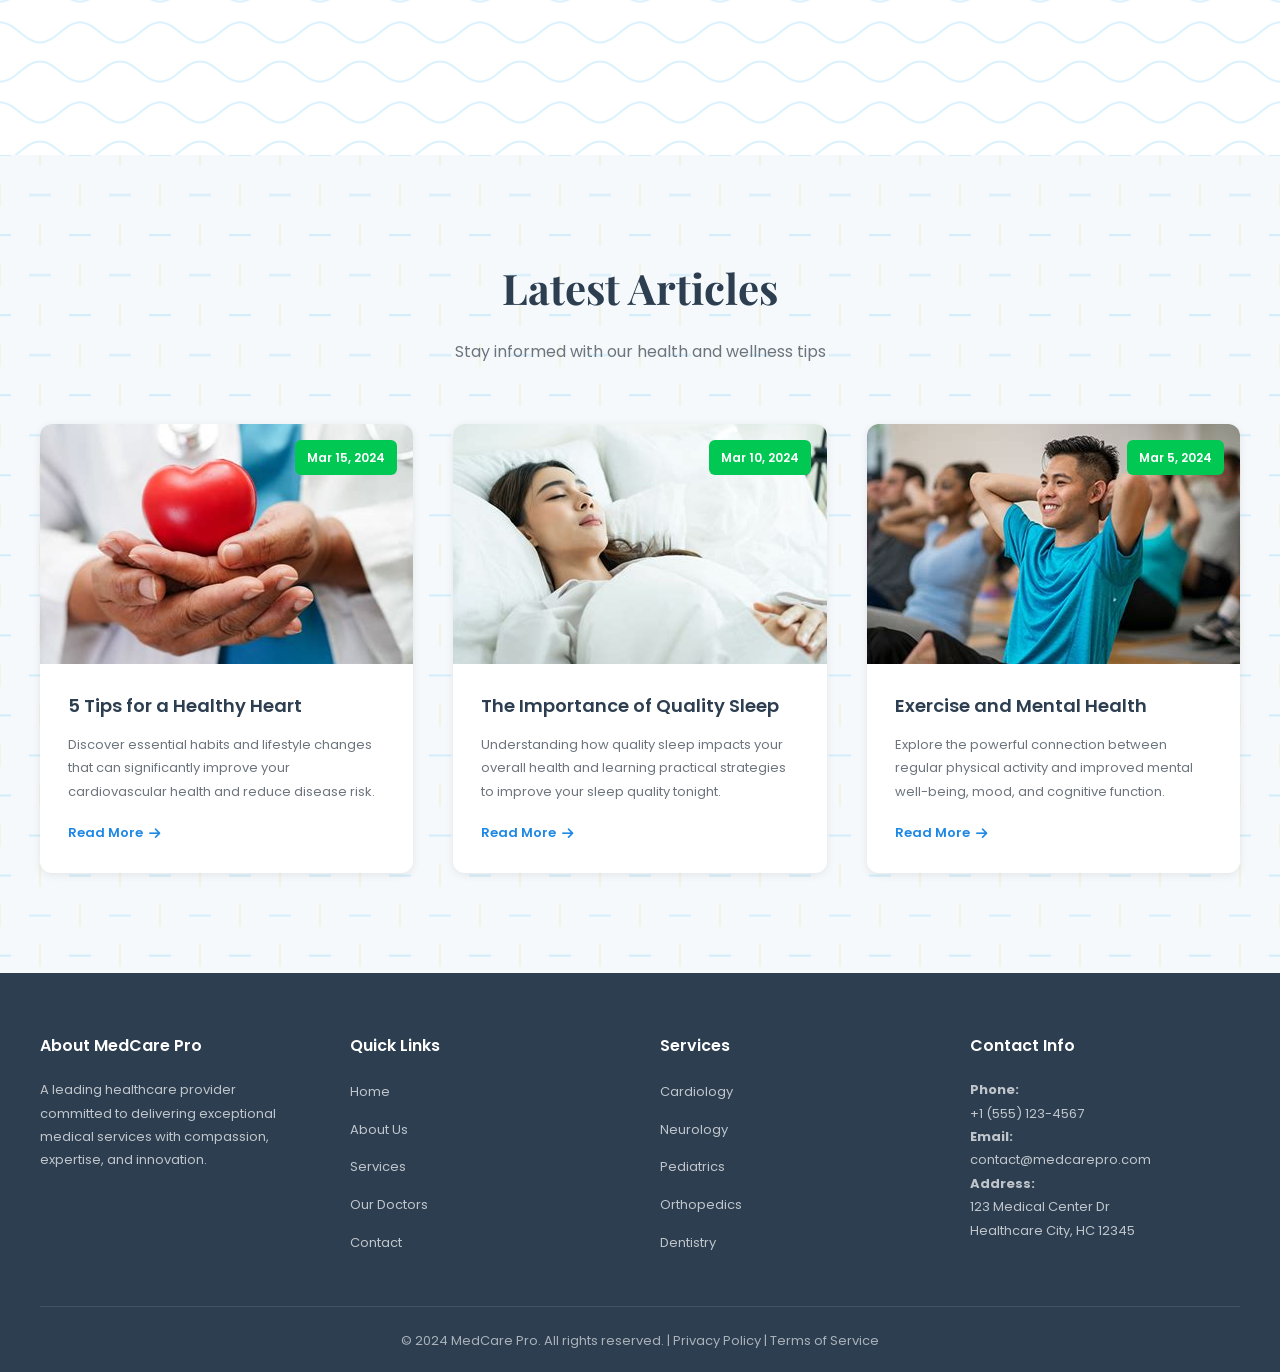
==== commit d8913acc: "fixed something" ====
--- a/index.html
+++ b/index.html
@@ -283,7 +283,9 @@
            position: relative;
             height: 400px;
             background: linear-gradient(135deg, var(--primary) 0%, var(--primary-dark) 100%);
+            background-image: url("data:image/svg+xml,%3csvg xmlns='http://www.w3.org/2000/svg' version='1.1' xmlns:xlink='http://www.w3.org/1999/xlink' xmlns:svgjs='http://svgjs.dev/svgjs' width='1440' height='560' preserveAspectRatio='none' viewBox='0 0 1440 560'%3e%3cg mask='url(%26quot%3b%23SvgjsMask1014%26quot%3b)' fill='none'%3e%3cpath d='M231.94 25.97 a168.14 168.14 0 1 0 336.28 0 a168.14 168.14 0 1 0 -336.28 0z' fill='rgba(28%2c 83%2c 142%2c 0.4)' class='triangle-float3'%3e%3c/path%3e%3cpath d='M805.842%2c469.739C823.276%2c470.849%2c842.667%2c466.609%2c851.144%2c451.335C859.466%2c436.341%2c850.987%2c418.916%2c842.234%2c404.169C833.73%2c389.841%2c822.466%2c376.116%2c805.842%2c375.006C787.431%2c373.777%2c768.324%2c382.24%2c759.937%2c398.676C752.073%2c414.085%2c760.156%2c431.606%2c769.543%2c446.138C777.937%2c459.132%2c790.404%2c468.756%2c805.842%2c469.739' fill='rgba(28%2c 83%2c 142%2c 0.4)' class='triangle-float3'%3e%3c/path%3e%3cpath d='M936.54%2c340.594C977.258%2c339.679%2c1022.534%2c337.032%2c1043.944%2c302.385C1066.128%2c266.485%2c1054.958%2c220.716%2c1032.822%2c184.786C1011.879%2c150.793%2c976.44%2c129.503%2c936.54%2c128.052C893.76%2c126.496%2c850.576%2c141.377%2c827.314%2c177.313C802.023%2c216.384%2c794.562%2c268.72%2c820.44%2c307.405C844.426%2c343.262%2c893.411%2c341.563%2c936.54%2c340.594' fill='rgba(28%2c 83%2c 142%2c 0.4)' class='triangle-float3'%3e%3c/path%3e%3cpath d='M1398.55%2c393.33C1435.272%2c393.176%2c1464.021%2c366.977%2c1483.956%2c336.137C1506.326%2c301.531%2c1528.377%2c259.448%2c1508.385%2c223.415C1488.051%2c186.766%2c1440.325%2c178.822%2c1398.55%2c182.202C1362.784%2c185.096%2c1333.254%2c207.699%2c1315.714%2c239.003C1298.612%2c269.525%2c1295.347%2c306.033%2c1311.893%2c336.86C1329.369%2c369.419%2c1361.597%2c393.485%2c1398.55%2c393.33' fill='rgba(28%2c 83%2c 142%2c 0.4)' class='triangle-float2'%3e%3c/path%3e%3cpath d='M658.217%2c257.8C695.399%2c255.216%2c722.748%2c227.858%2c742.407%2c196.192C763.596%2c162.061%2c784.504%2c121.057%2c764.864%2c86.012C744.967%2c50.508%2c698.91%2c45.271%2c658.217%2c45.969C619.087%2c46.64%2c579.181%2c56.836%2c557.72%2c89.563C534.186%2c125.451%2c528.971%2c172.655%2c550.979%2c209.498C572.527%2c245.571%2c616.299%2c260.714%2c658.217%2c257.8' fill='rgba(28%2c 83%2c 142%2c 0.4)' class='triangle-float3'%3e%3c/path%3e%3cpath d='M-27.88 348.22 a120.59 120.59 0 1 0 241.18 0 a120.59 120.59 0 1 0 -241.18 0z' fill='rgba(28%2c 83%2c 142%2c 0.4)' class='triangle-float1'%3e%3c/path%3e%3cpath d='M29.279%2c173.129C48.315%2c172.842%2c58.773%2c153.309%2c68.272%2c136.81C77.742%2c120.362%2c89.287%2c101.565%2c80.019%2c85.003C70.634%2c68.231%2c48.448%2c65.742%2c29.279%2c67.129C12.754%2c68.325%2c-1.851%2c77.194%2c-10.159%2c91.528C-18.493%2c105.907%2c-19.04%2c123.055%2c-11.808%2c138.019C-3.406%2c155.403%2c9.973%2c173.42%2c29.279%2c173.129' fill='rgba(28%2c 83%2c 142%2c 0.4)' class='triangle-float2'%3e%3c/path%3e%3cpath d='M1118.8%2c376.639C1156.722%2c377.844%2c1194.239%2c361.801%2c1213.883%2c329.341C1234.19%2c295.786%2c1233.811%2c253.33%2c1213.862%2c219.561C1194.244%2c186.352%2c1157.323%2c166.469%2c1118.8%2c168.384C1083.146%2c170.156%2c1055.978%2c196.964%2c1038.807%2c228.261C1022.397%2c258.171%2c1017.447%2c293.584%2c1033.637%2c323.614C1050.645%2c355.162%2c1082.977%2c375.501%2c1118.8%2c376.639' fill='rgba(28%2c 83%2c 142%2c 0.4)' class='triangle-float3'%3e%3c/path%3e%3c/g%3e%3cdefs%3e%3cmask id='SvgjsMask1014'%3e%3crect width='1440' height='560' fill='white'%3e%3c/rect%3e%3c/mask%3e%3cstyle%3e %40keyframes float1 %7b 0%25%7btransform: translate(0%2c 0)%7d 50%25%7btransform: translate(-10px%2c 0)%7d 100%25%7btransform: translate(0%2c 0)%7d %7d .triangle-float1 %7b animation: float1 5s infinite%3b %7d %40keyframes float2 %7b 0%25%7btransform: translate(0%2c 0)%7d 50%25%7btransform: translate(-5px%2c -5px)%7d 100%25%7btransform: translate(0%2c 0)%7d %7d .triangle-float2 %7b animation: float2 4s infinite%3b %7d %40keyframes float3 %7b 0%25%7btransform: translate(0%2c 0)%7d 50%25%7btransform: translate(0%2c -10px)%7d 100%25%7btransform: translate(0%2c 0)%7d %7d .triangle-float3 %7b animation: float3 6s infinite%3b %7d %3c/style%3e%3c/defs%3e%3c/svg%3e");
             border-radius: 12px;
+            border: solid 2px var(--border-light);
             overflow: hidden;
            object-fit: cover;
            object-position: center;
@@ -302,8 +304,10 @@
             bottom: 20px;
             backdrop-filter: blur(10px);
             opacity: 0;
-            animation: fadeInUp 1s 1s 1;
-        }
+            animation: fadeup 1s 1s 1 ease-out forwards;
+        }
+
+        
 
         /* ============ SERVICES SECTION ============ */
         .services {
@@ -432,7 +436,12 @@
 
         .feature-item {
             display: flex;
-            gap: 12px;
+            
+        .about-features {
+            display: grid;
+            grid-template-columns: 1fr 1fr;
+            gap: 20px;
+        }gap: 12px;
             align-items: flex-start;
         }
 
@@ -954,6 +963,19 @@
             to {
                 opacity: 1;
                 transform: translateX(0);
+            }
+        }
+        @keyframes fadeup {
+            0% {
+                opacity: 0;
+                transform: rotateY(30px);
+            }
+            50% {
+font-size: 30px;
+            }
+            100% {
+                opacity: 1;
+                transform: rotateY(0);
             }
         }
 
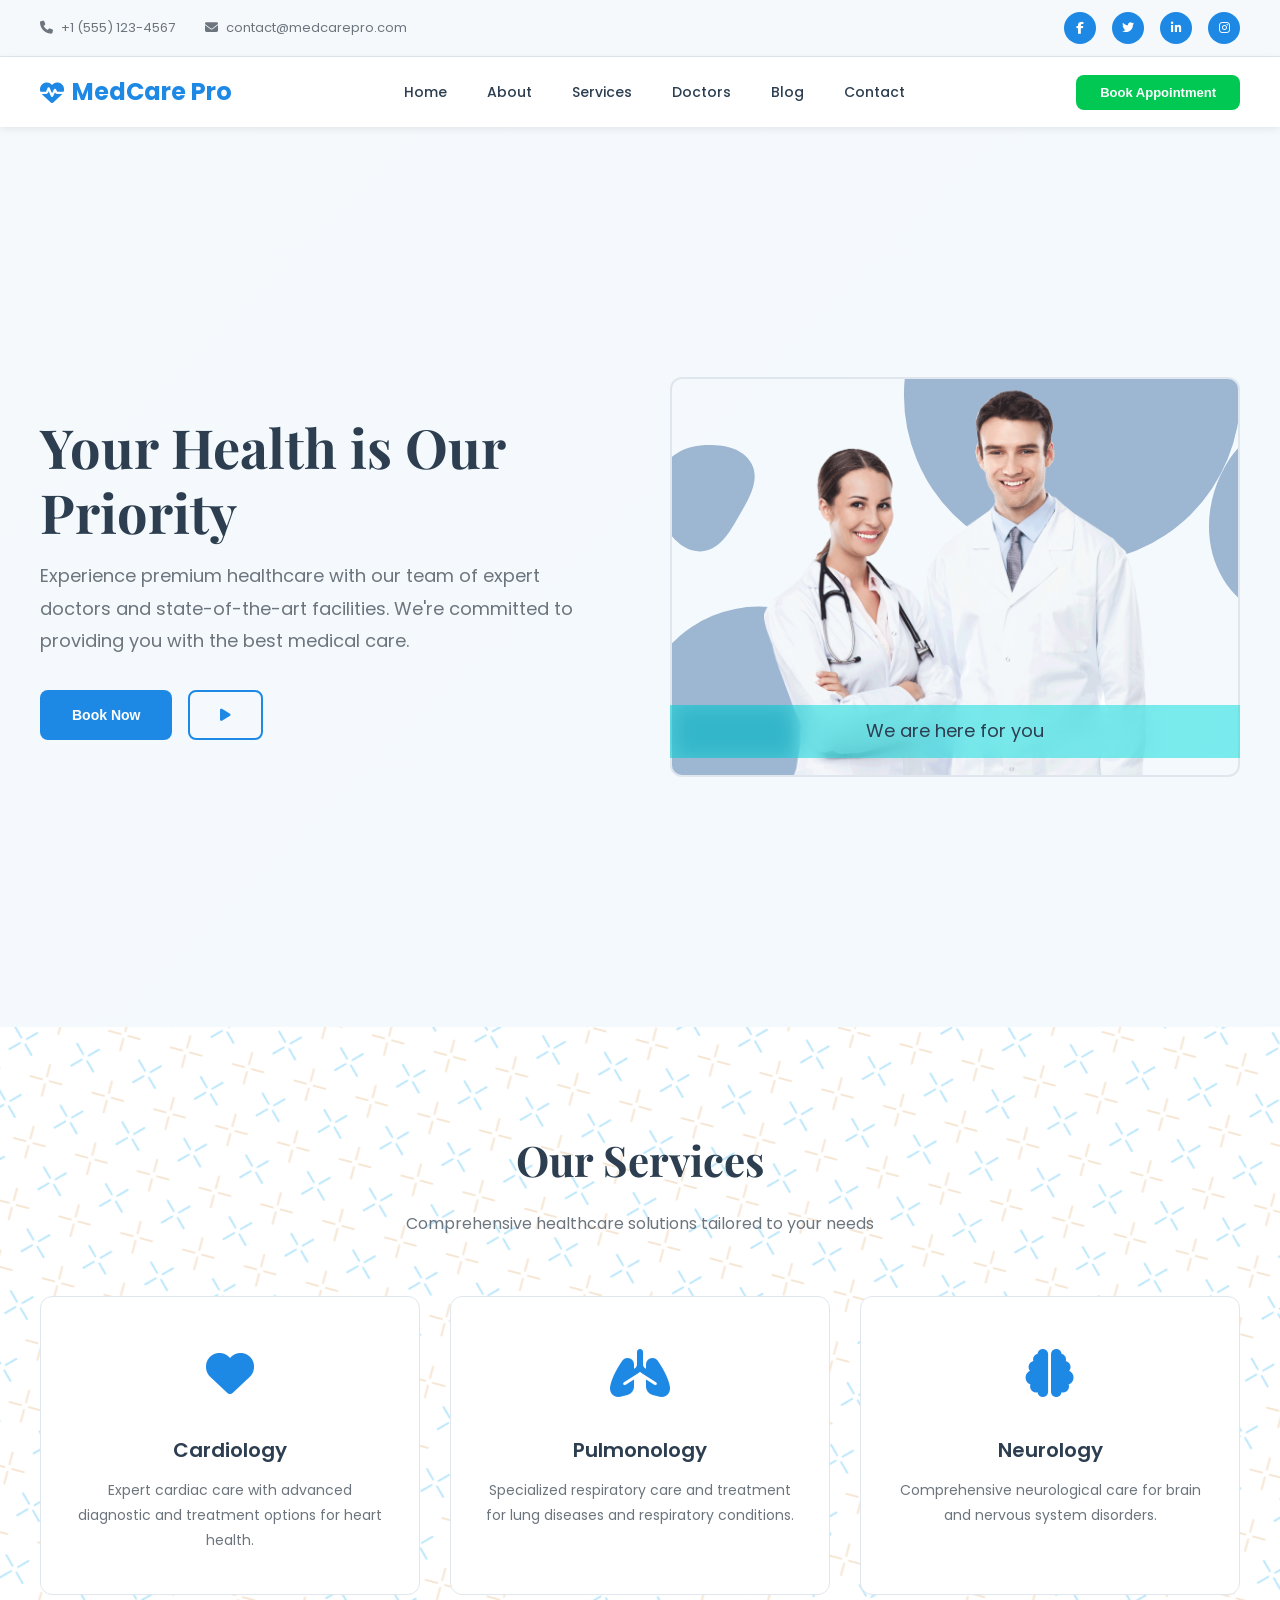
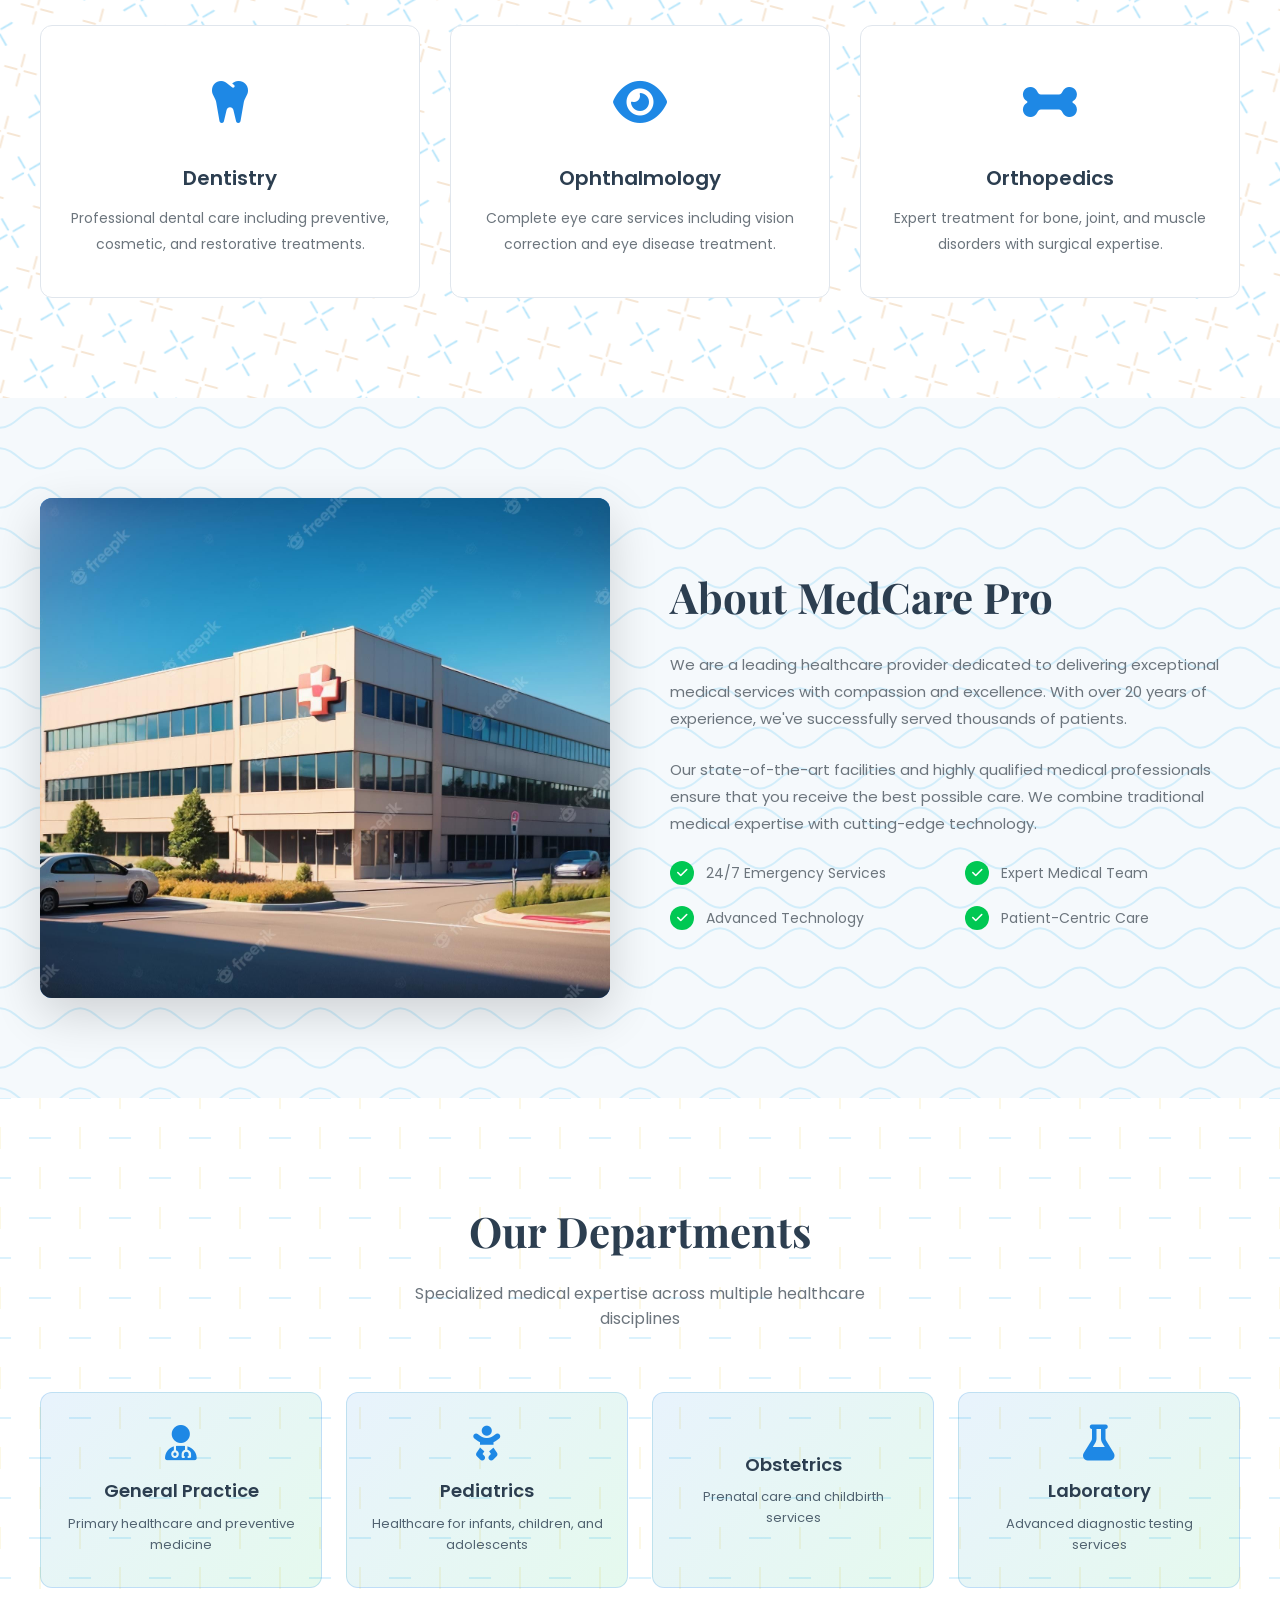
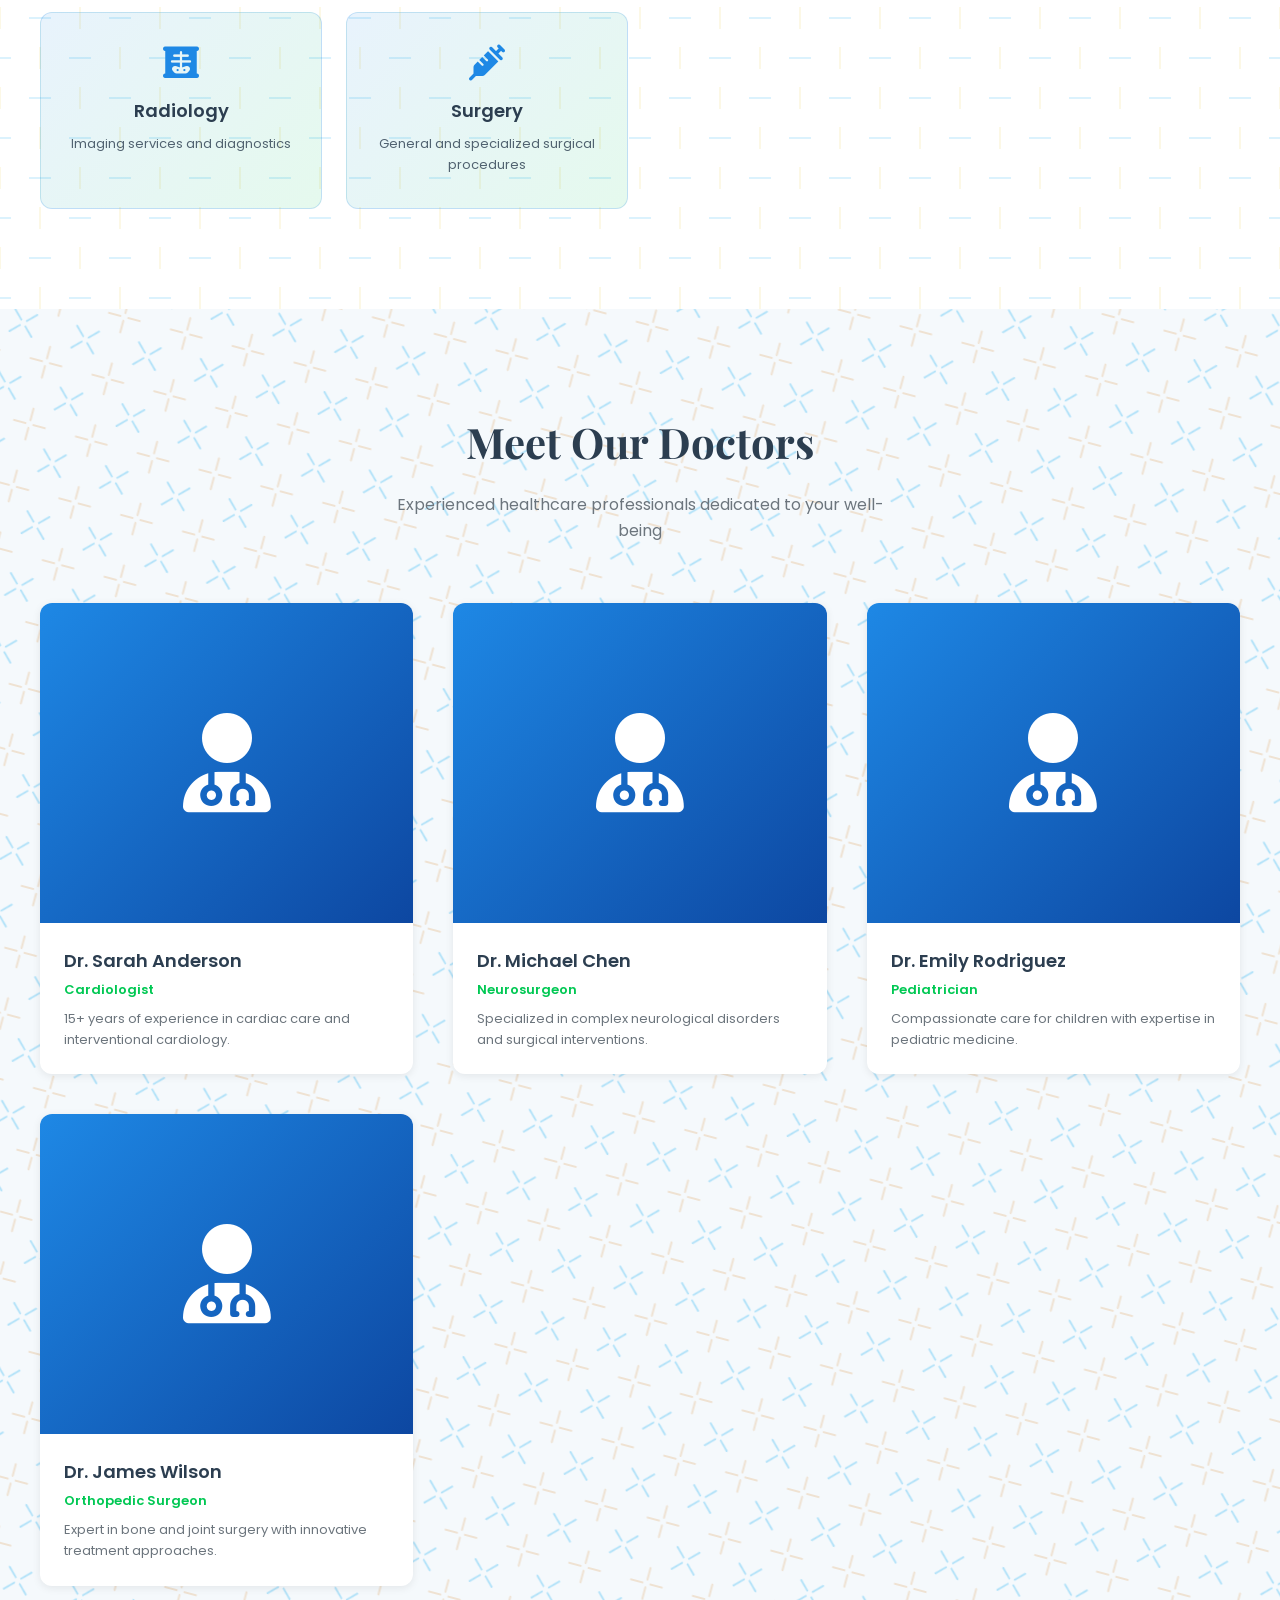
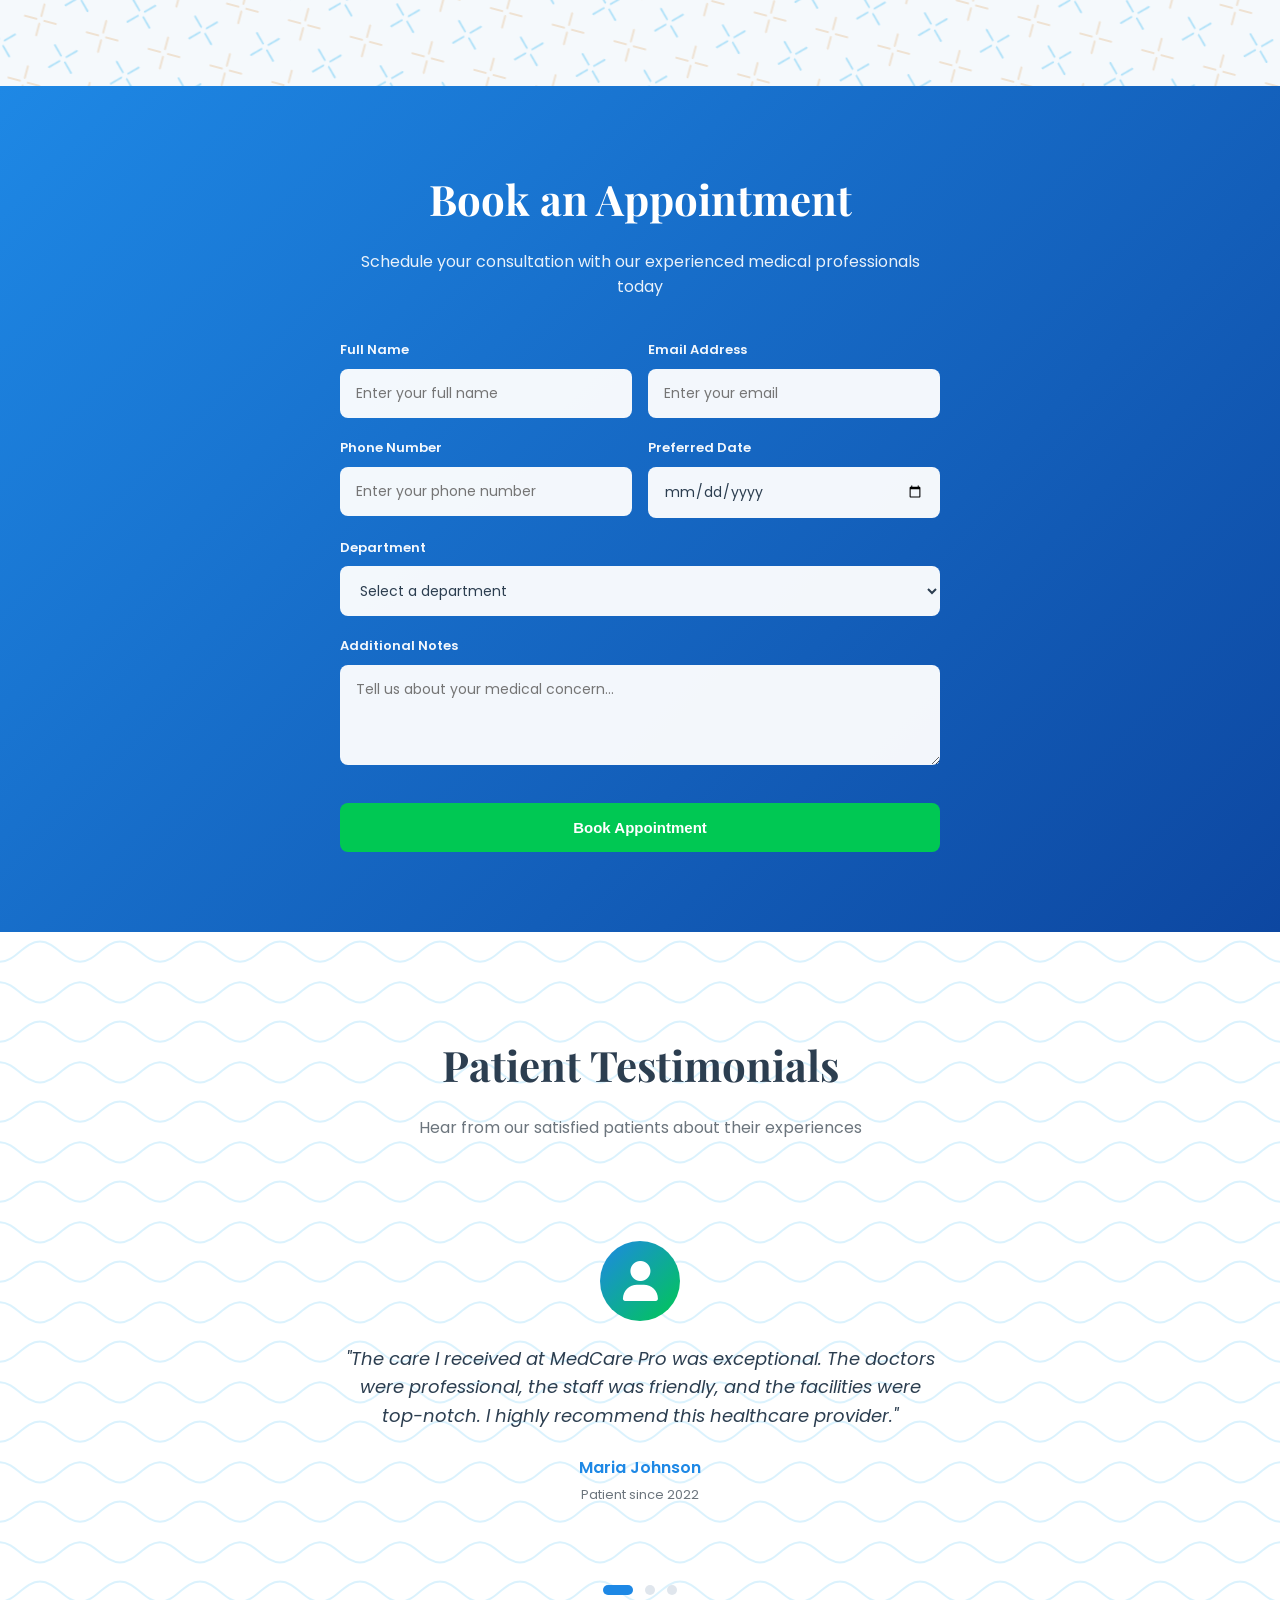
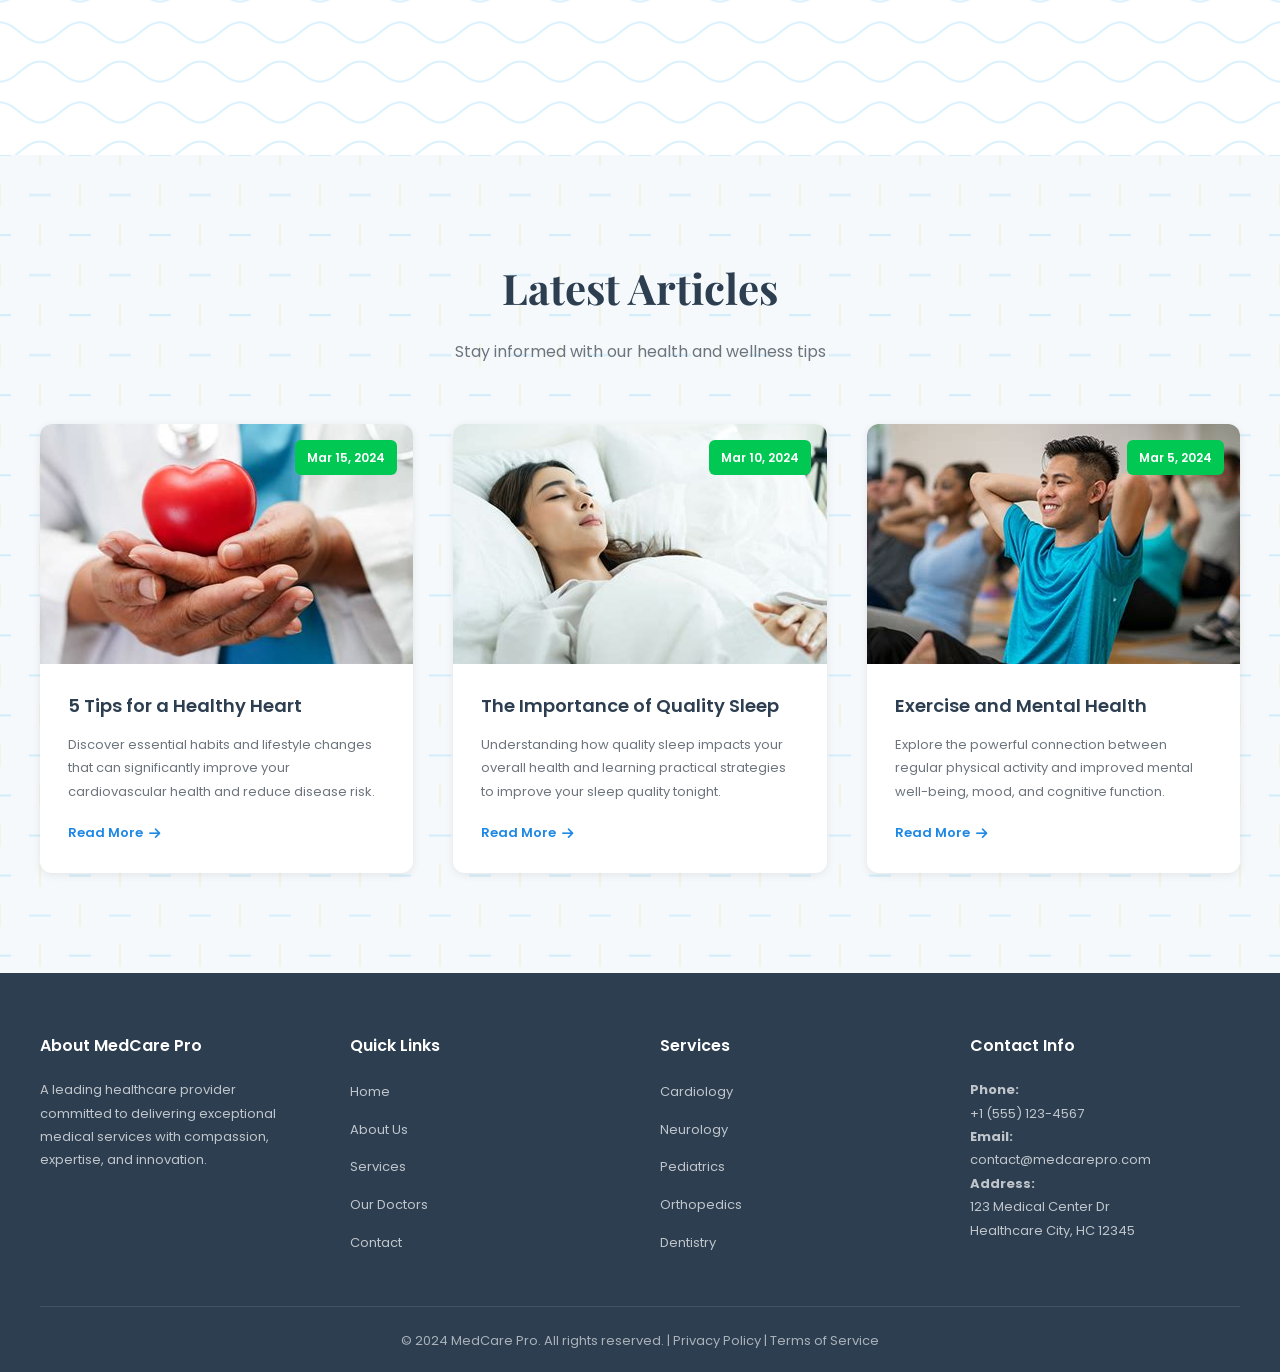
==== commit 3dee0e11: "nothing much" ====
--- a/index.html
+++ b/index.html
@@ -713,7 +713,7 @@
         }
 
         /* ============ TESTIMONIALS SECTION ============ */
-        .testimonials {
+.testimonials {
             padding: 100px 40px;
             background: var(--bg-white);
                         background-image: url("data:image/svg+xml,<svg id='patternId' width='100%' height='100%' xmlns='http://www.w3.org/2000/svg'><defs><pattern id='a' patternUnits='userSpaceOnUse' width='40' height='40' patternTransform='scale(2) rotate(0)'><rect x='0' y='0' width='100%' height='100%' fill='%232b2b3100'/><path d='M45.69 13.342c-1.677.945-3.557 1.6-5.48 1.588-1.922-.012-3.795-.691-5.462-1.653-1.668-.962-3.156-2.202-4.637-3.435-1.48-1.232-2.97-2.47-4.641-3.427-1.67-.957-3.547-1.628-5.47-1.628-1.923 0-3.8.67-5.47 1.628-1.67.956-3.161 2.195-4.641 3.427-1.48 1.233-2.97 2.473-4.637 3.435-1.667.962-3.54 1.641-5.463 1.653-1.922.012-3.802-.643-5.478-1.588v13.316c1.676-.945 3.556-1.6 5.478-1.588 1.923.012 3.796.691 5.463 1.653 1.668.962 3.156 2.202 4.637 3.435 1.48 1.232 2.97 2.47 4.641 3.427 1.67.957 3.547 1.628 5.47 1.628 1.923 0 3.8-.67 5.47-1.628 1.67-.956 3.161-2.195 4.641-3.427 1.48-1.233 2.97-2.473 4.637-3.435 1.667-.962 3.54-1.641 5.463-1.653 1.922-.012 3.802.643 5.478 1.588z'  stroke-width='1' stroke='%2302a6f224' fill='none'/></pattern></defs><rect width='800%' height='800%' transform='translate(0,0)' fill='url(%23a)'/></svg>")
@@ -1097,6 +1097,7 @@
             }
             .btn-secondary {
                 width: 20%;
+                text-align: center;
             }
 
             .hero-image {
@@ -1552,7 +1553,7 @@
         </div>
     </section>
 
-    <!-- TESTIMONIALS SECTION -->
+      <!-- TESTIMONIALS SECTION -->
     <section class="testimonials">
         <div class="testimonials-container">
             <div class="section-header">
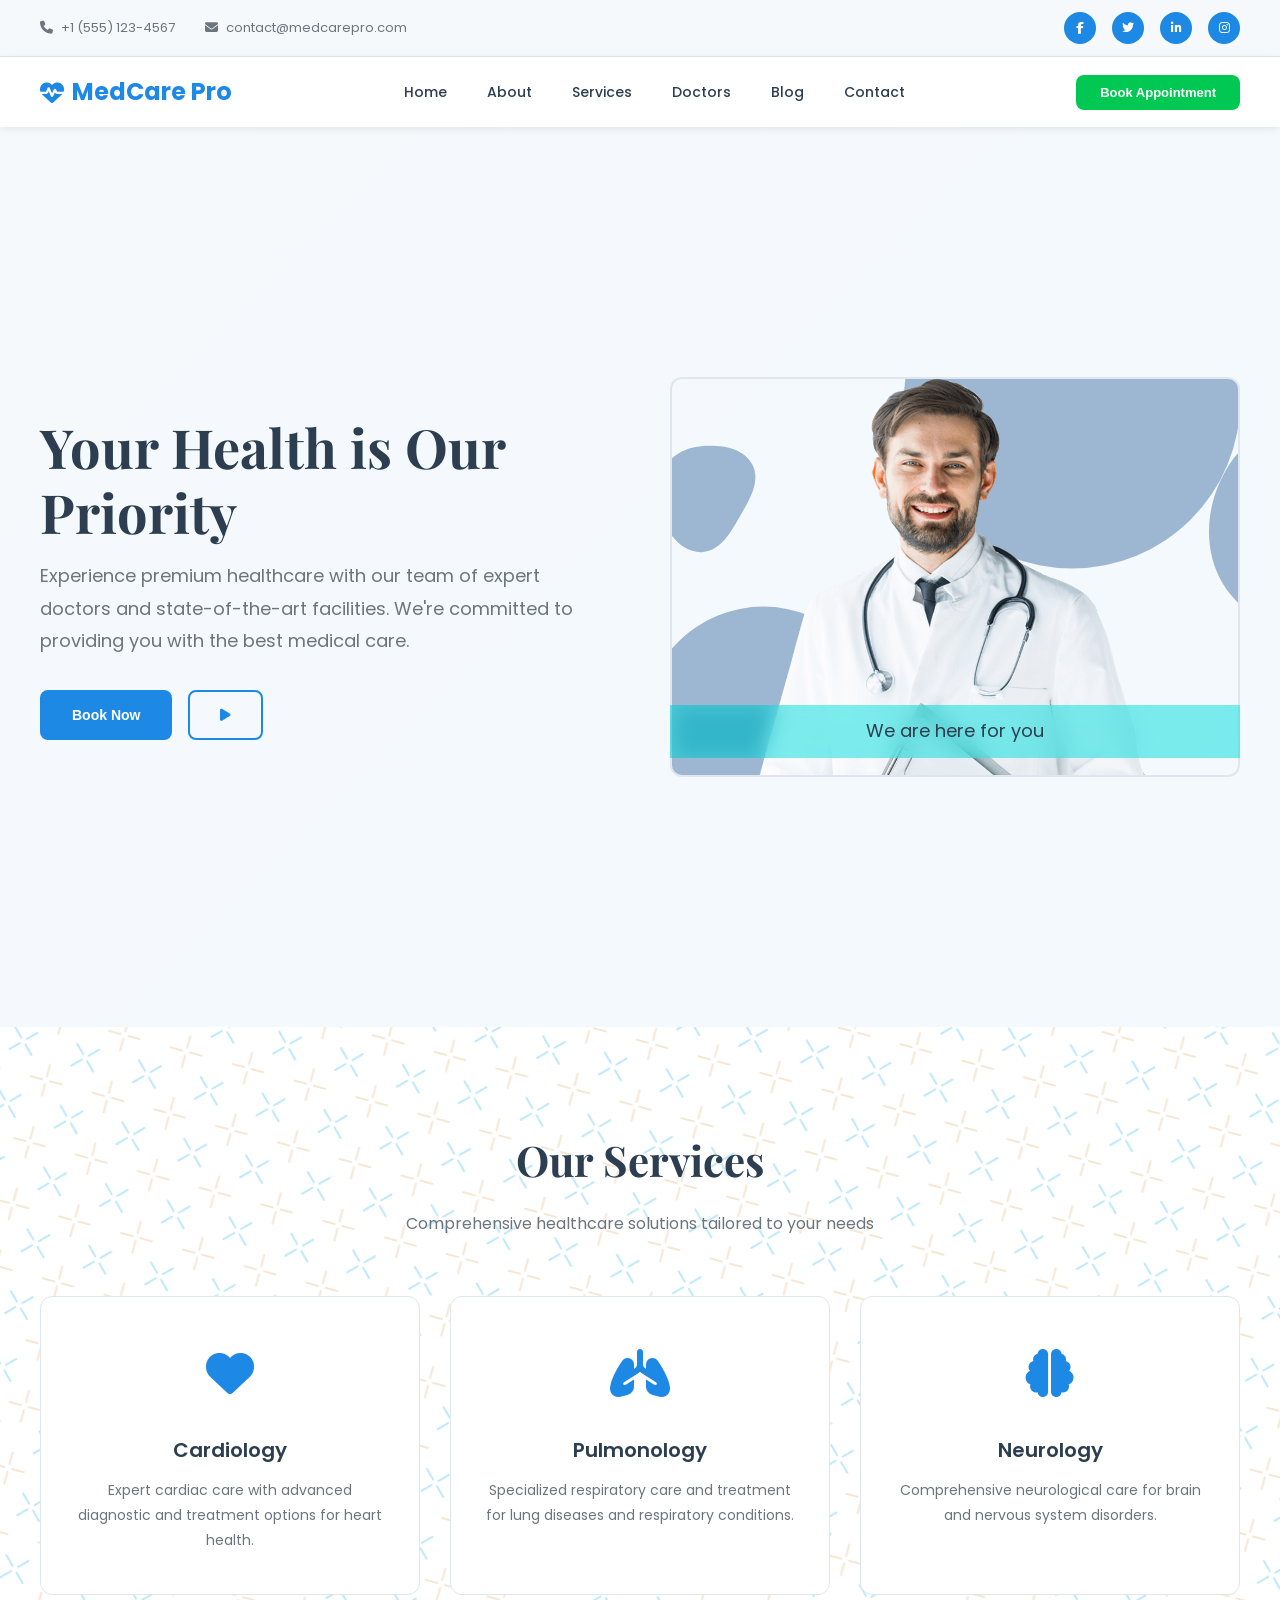
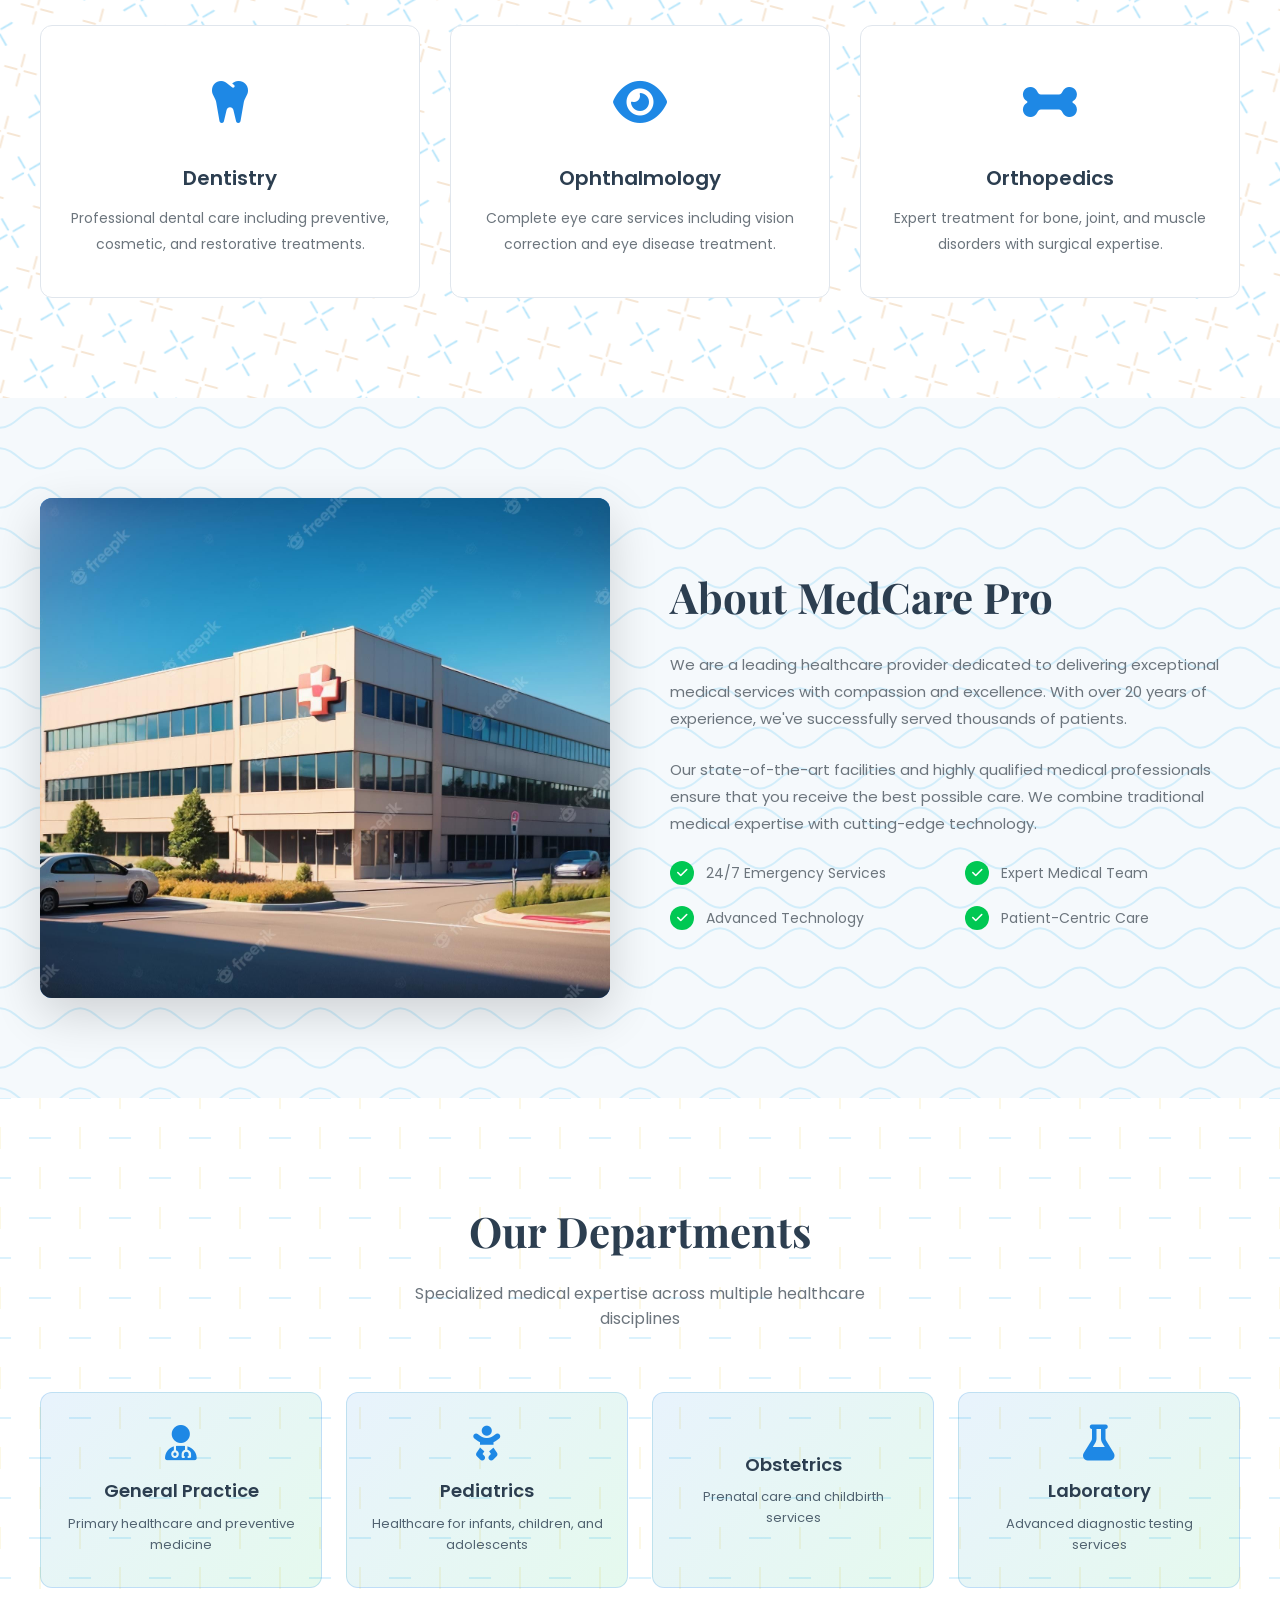
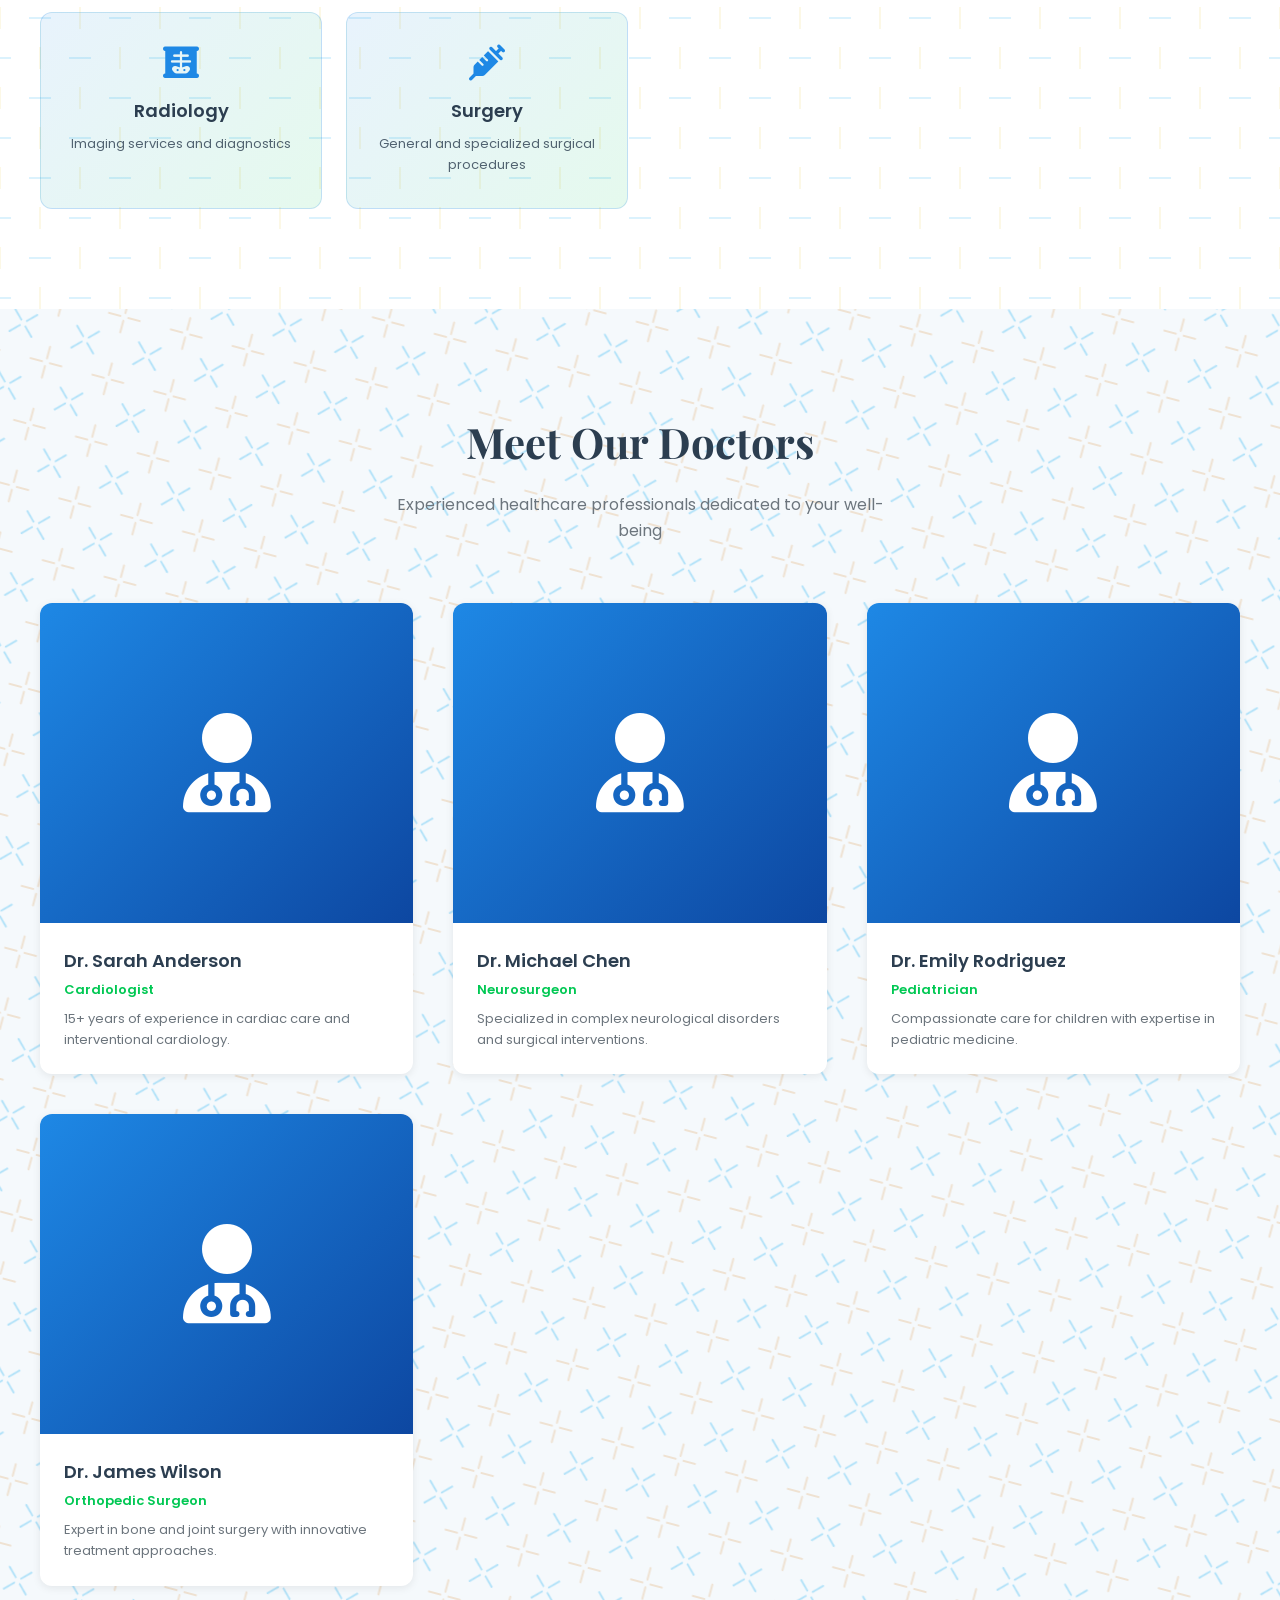
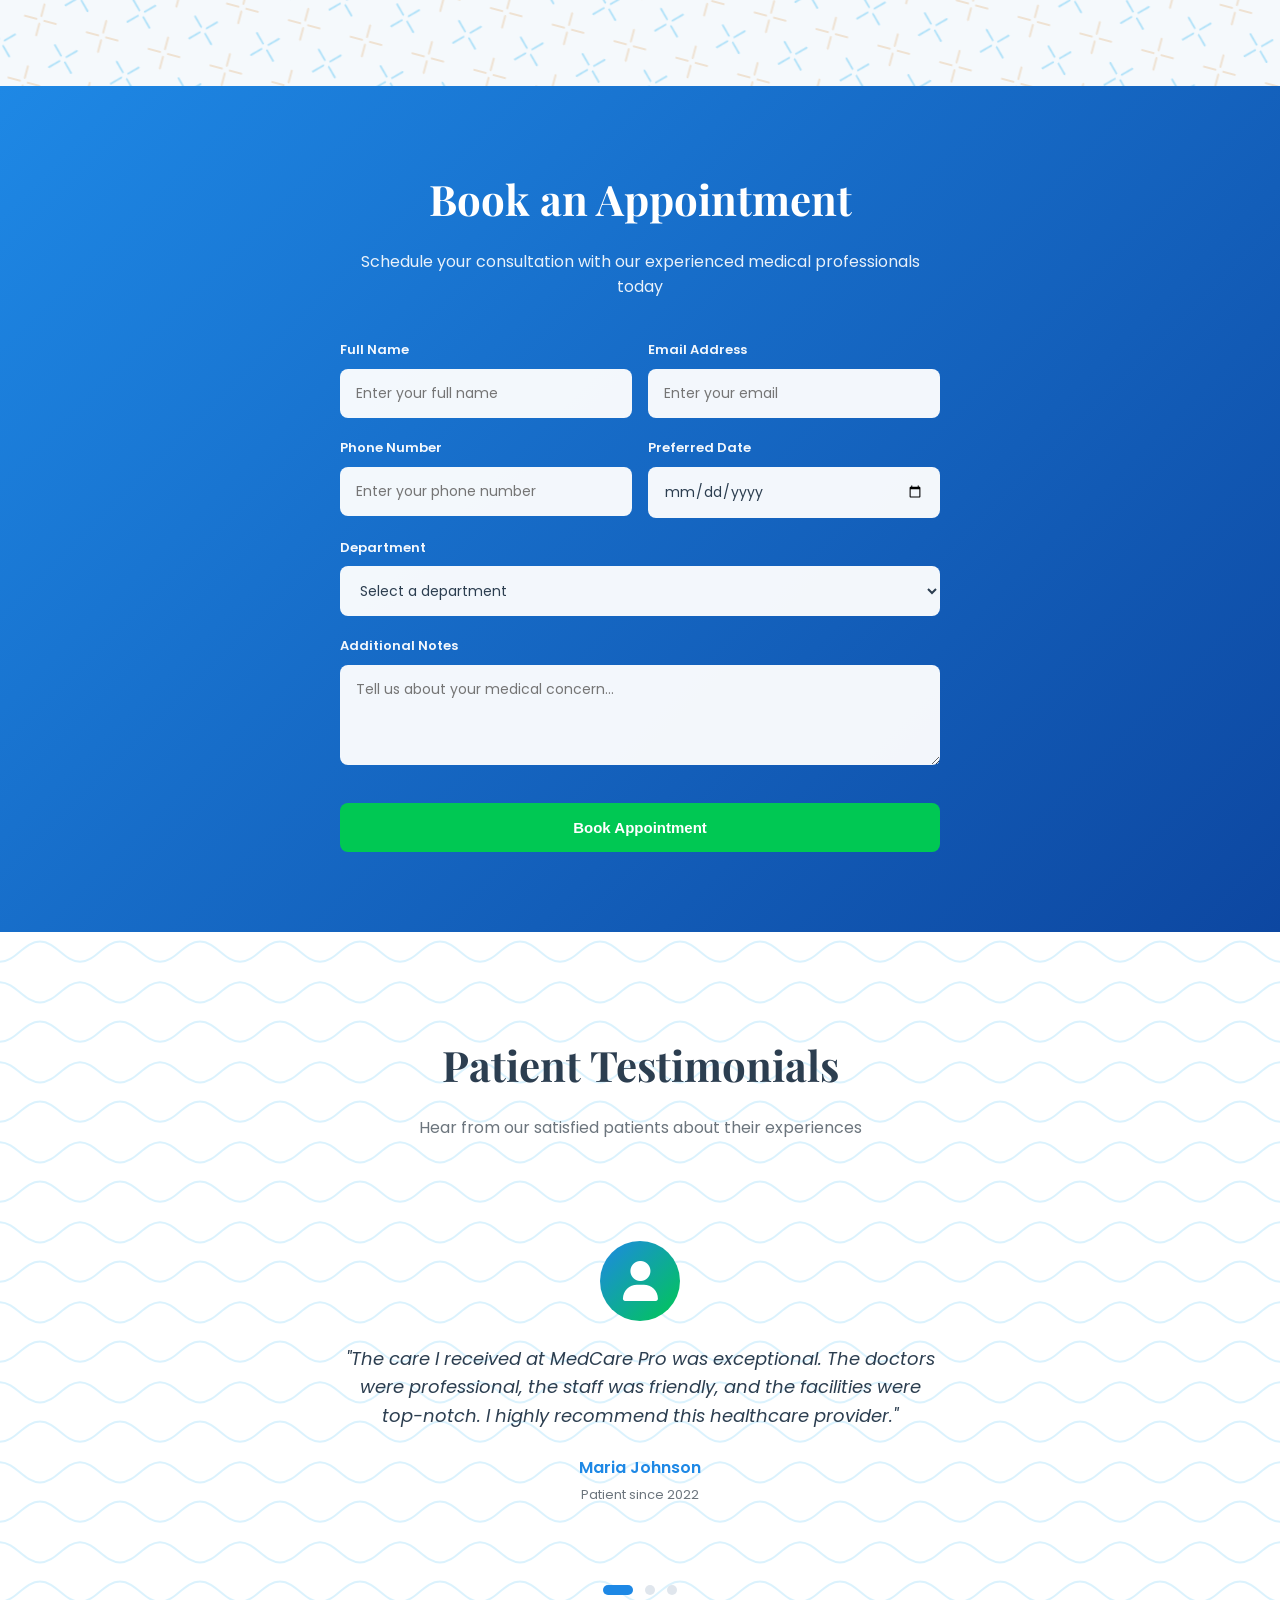
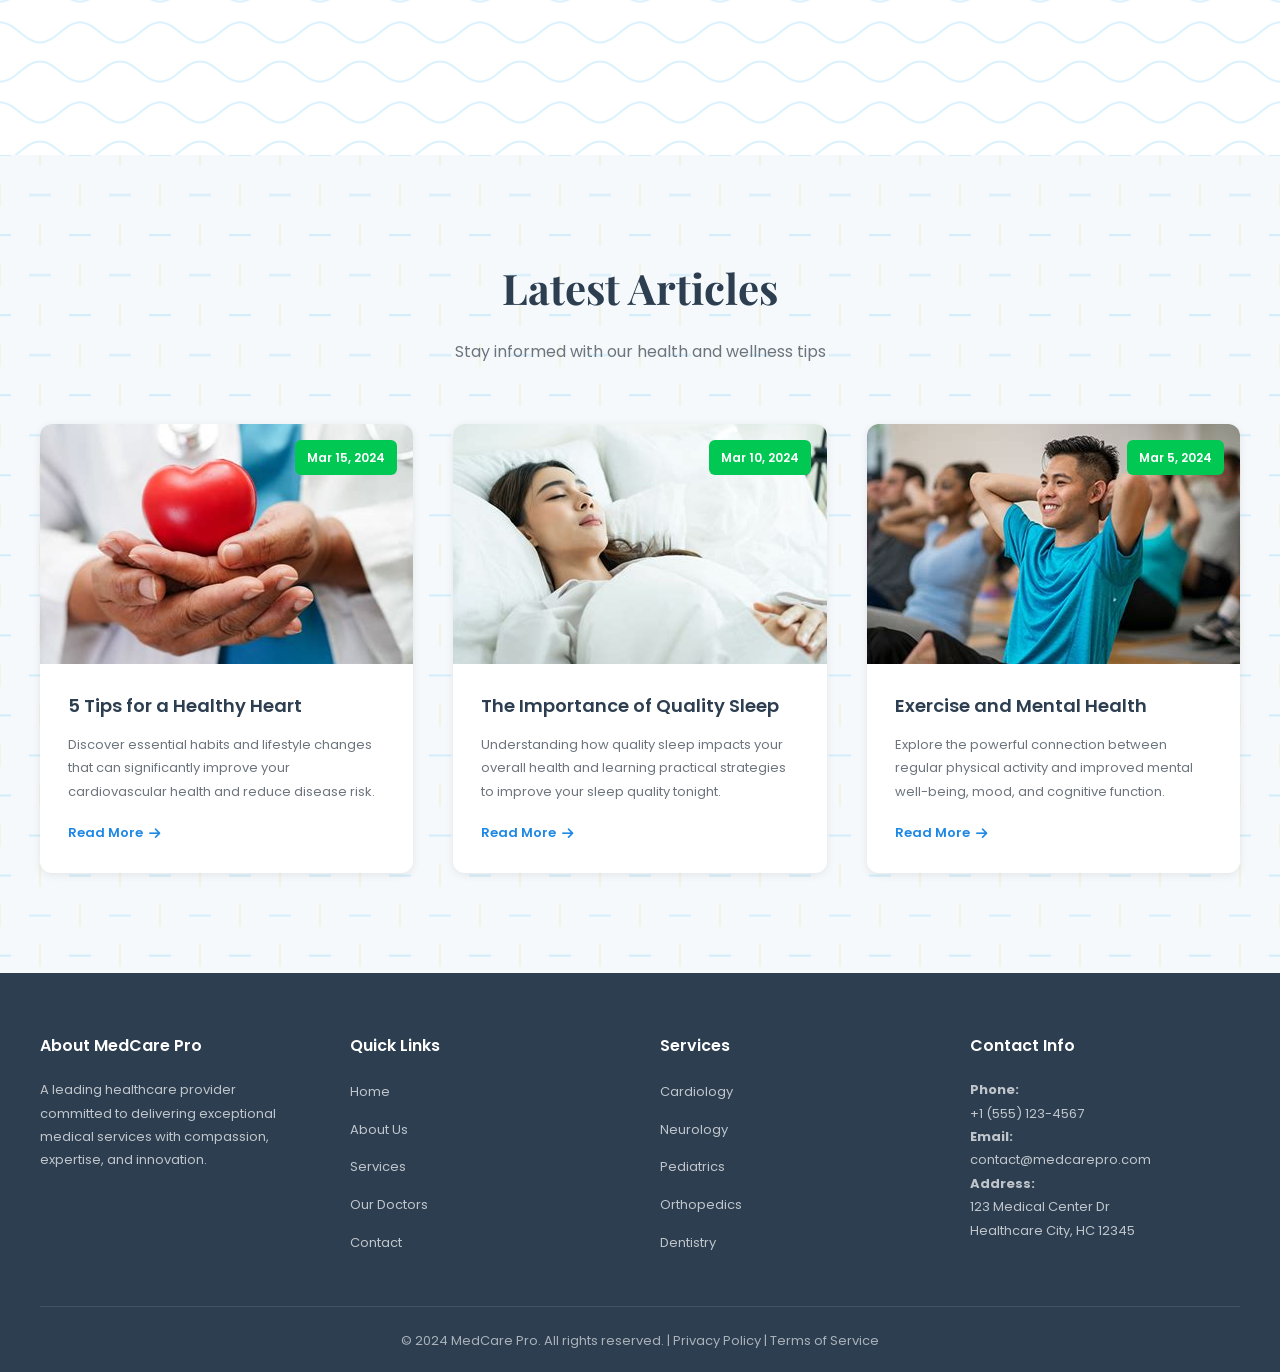
==== commit 17e8564a: "changed" ====
--- a/index.html
+++ b/index.html
@@ -1299,7 +1299,7 @@
             <div class="hero-right">
                 <div class="short-title">We are here for you</div>
                 <div class="hero-image">
-                    <img src="images/doctors.png" alt="hospital">
+                    <img src="images/hero-doctor-1.png" alt="hospital">
                 </div>
             </div>
         </div>
